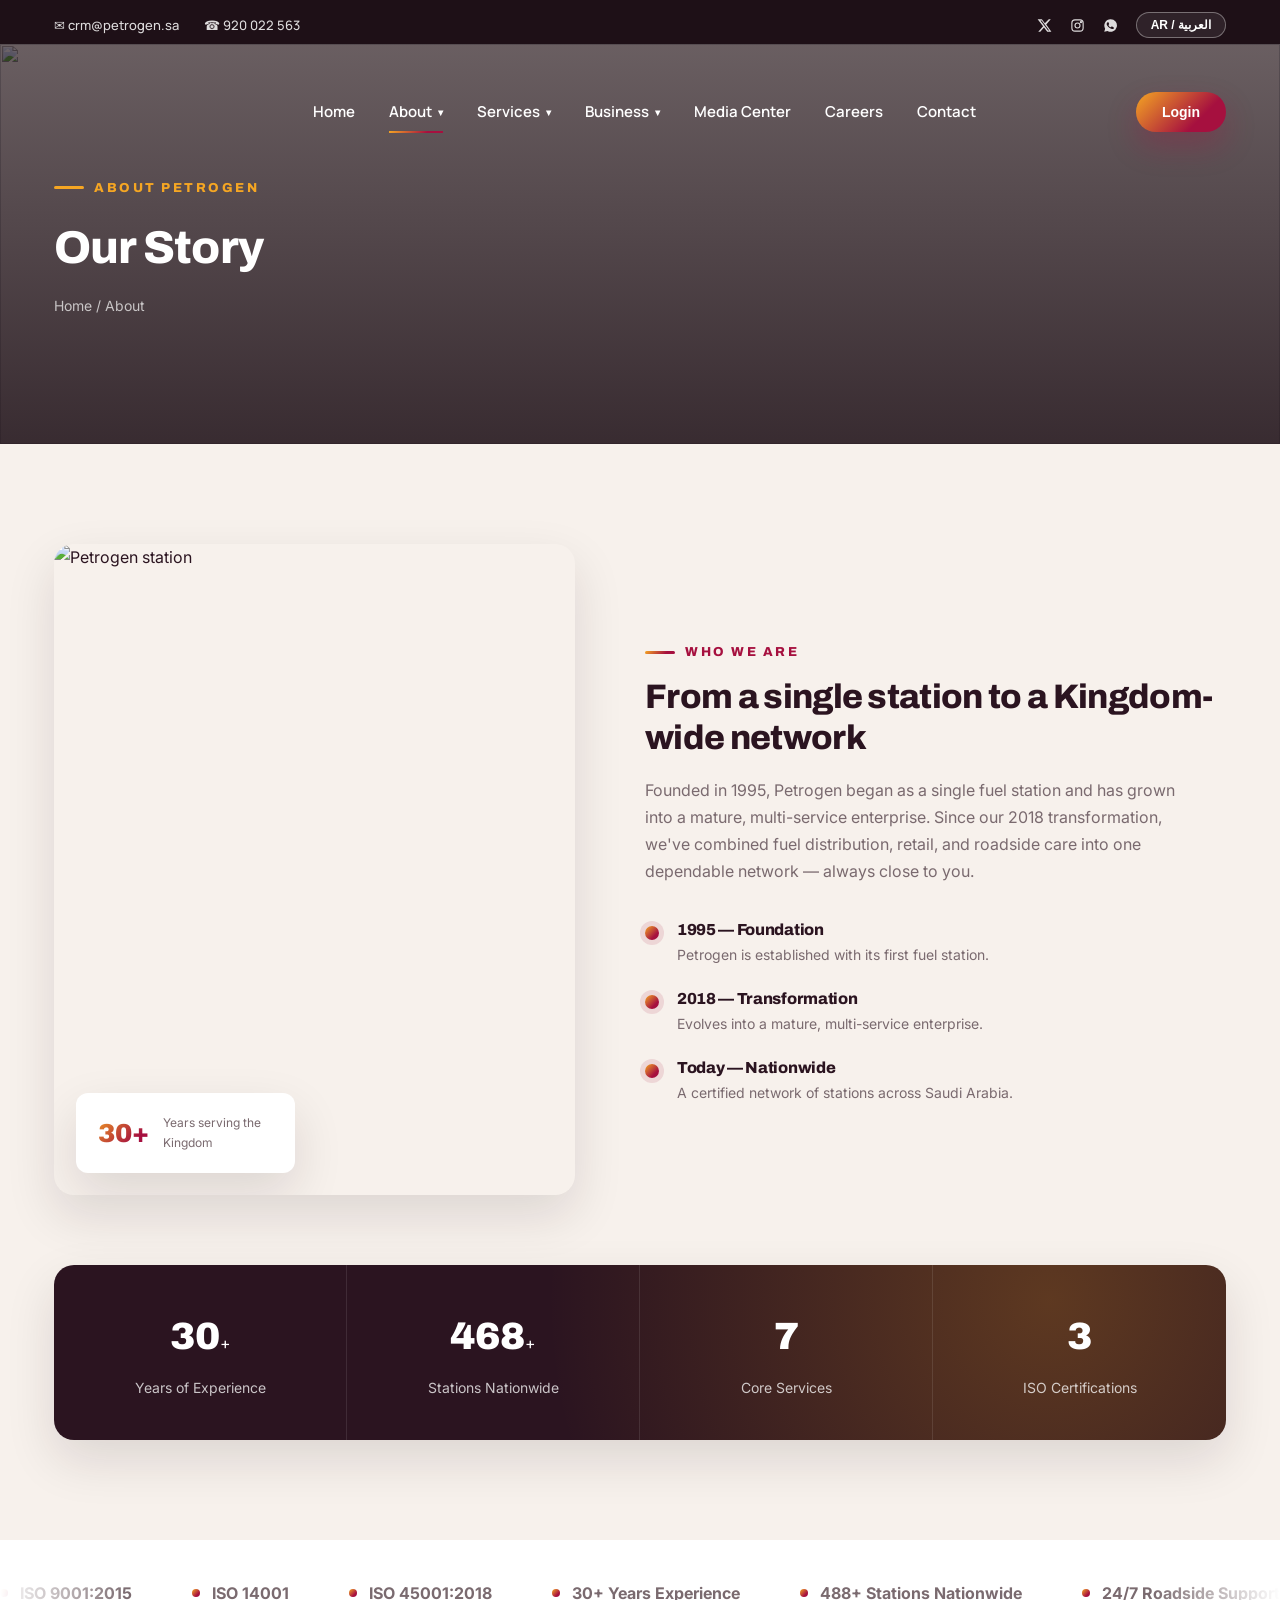
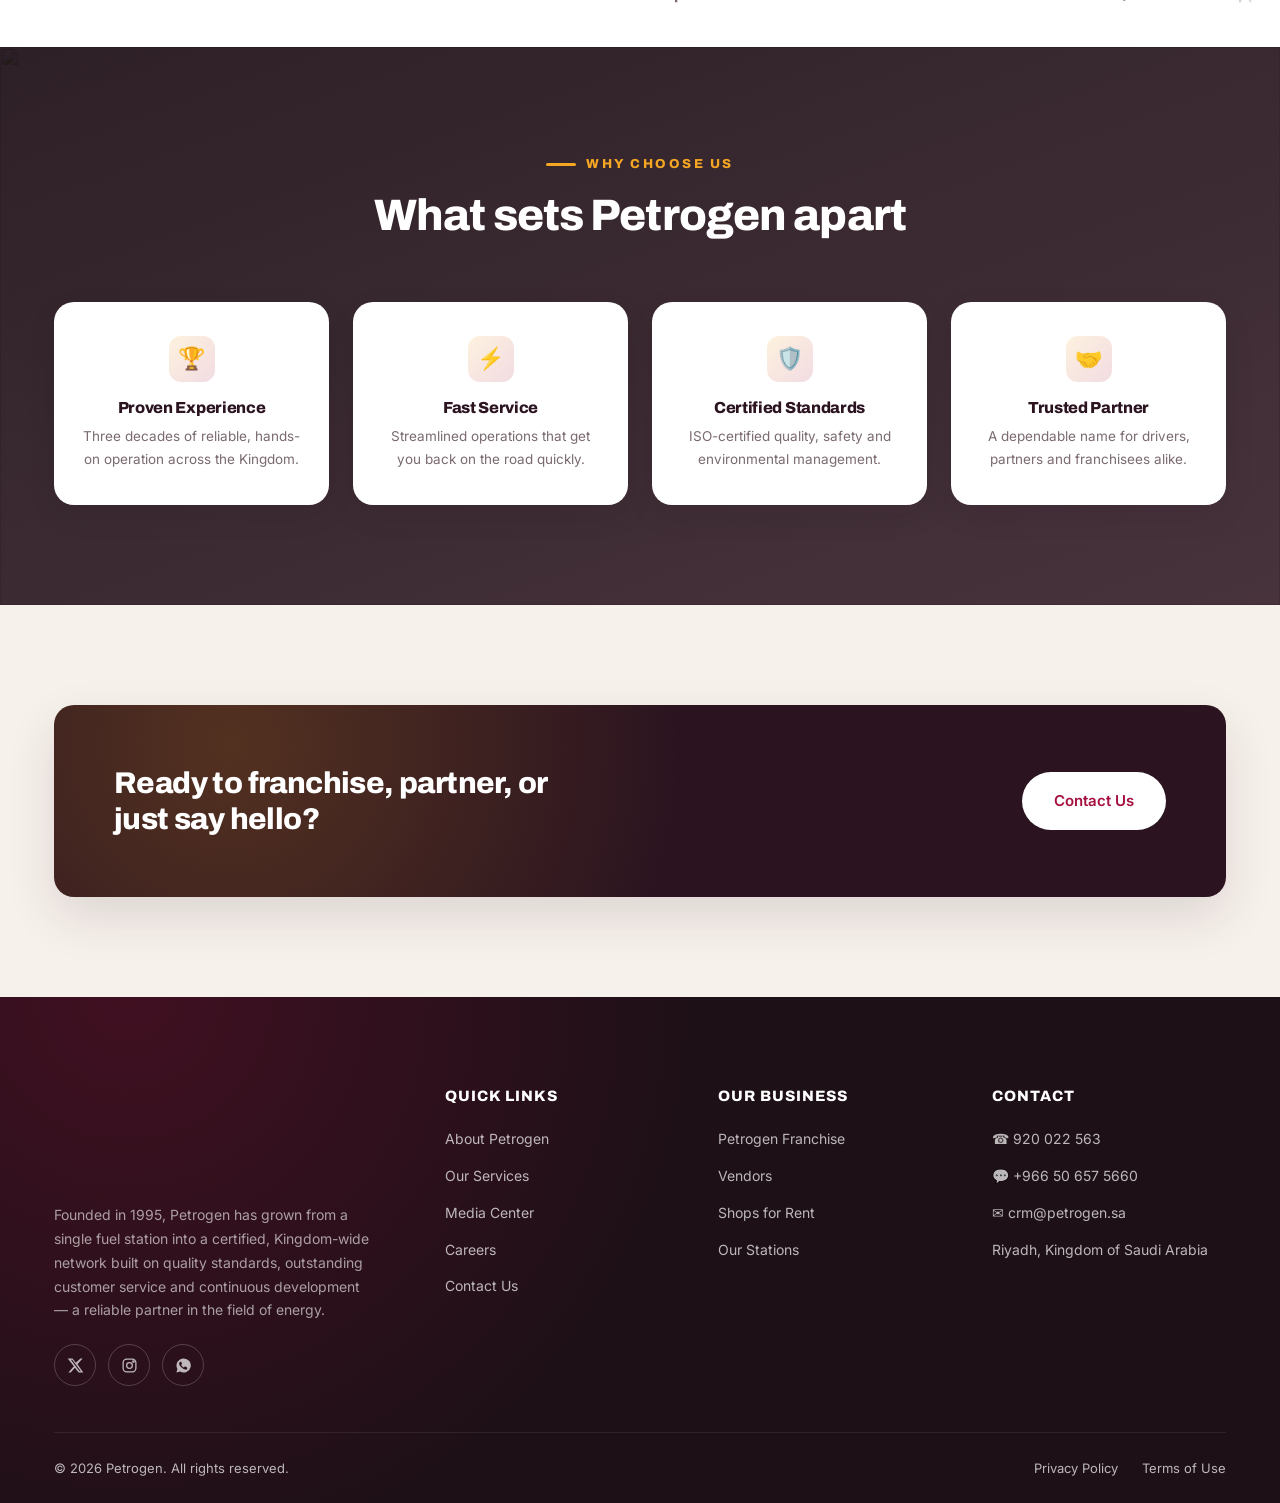
==== about.html @ 546aa364 "Add files via upload" ====
<!DOCTYPE html>
<html lang="en" dir="ltr">
<head>
<meta charset="UTF-8">
<meta name="viewport" content="width=device-width, initial-scale=1.0">
<title>About Us | Petrogen</title>
<link rel="preconnect" href="https://fonts.googleapis.com">
<link rel="preconnect" href="https://fonts.gstatic.com" crossorigin>
<link href="https://fonts.googleapis.com/css2?family=Inter:wght@400;500;600&family=Archivo:wght@700;800;900&family=Manrope:wght@500;600;700;800&display=swap" rel="stylesheet">
<link rel="stylesheet" href="style.css">
</head>
<body>

<!-- TOP INFO BAR -->
<div class="top-bar" id="topBar">
  <div class="wrapper top-bar-inner">
    <div class="top-bar-left">
      <a href="mailto:crm@petrogen.sa">✉ crm@petrogen.sa</a>
      <a href="tel:920022563">☎ 920 022 563</a>
    </div>
    <div class="top-bar-right">
      <a href="#" aria-label="Twitter"><svg viewBox="0 0 24 24" fill="currentColor"><path d="M18.9 2H22l-7.2 8.3L23 22h-6.6l-5.2-6.8L5.2 22H2l7.7-8.9L1 2h6.8l4.7 6.2L18.9 2Zm-1.2 18h1.8L7.4 3.9H5.5L17.7 20Z"/></svg></a>
      <a href="#" aria-label="Instagram"><svg viewBox="0 0 24 24" fill="none" stroke="currentColor" stroke-width="1.8"><rect x="3" y="3" width="18" height="18" rx="5"/><circle cx="12" cy="12" r="4"/><circle cx="17.5" cy="6.5" r="1"/></svg></a>
      <a href="https://wa.me/966506575660" aria-label="WhatsApp"><svg viewBox="0 0 24 24" fill="currentColor"><path d="M12 2a10 10 0 0 0-8.6 15L2 22l5.2-1.4A10 10 0 1 0 12 2zm5.8 14.2c-.2.7-1.4 1.3-2 1.4-.5.1-1.1.2-3.6-.8-3-1.2-4.9-4.2-5.1-4.4-.1-.2-1.2-1.6-1.2-3 0-1.4.7-2.1 1-2.4.3-.3.6-.3.8-.3h.6c.2 0 .4 0 .6.5.2.5.8 1.9.8 2 .1.2.1.4 0 .6-.6 1.2-1.2 1.1-.7 2 .9 1.7 1.8 2.3 3.2 3 .2.1.4.1.5-.1.2-.2.8-.9 1-1.2.2-.3.4-.2.7-.1.3.1 1.7.8 2 1 .3.1.5.2.6.3.1.2.1.9-.2 1.5z"/></svg></a>
      <button id="langBtn" class="lang-btn">AR / العربية</button>
    </div>
  </div>
</div>

<!-- HEADER / NAVIGATION -->
<header class="site-header" id="siteHeader">
  <div class="wrapper header-inner">

    <a href="index.html" class="logo">
      <span class="logo-mark"><img src="images/petrogen_logo.png" alt="" onerror="this.remove()"></span>
      <span data-en="Petrogen" data-ar="بتروجين"></span>
    </a>

    <nav class="main-nav" id="mainNav">
      <ul class="nav-list">
        <li class="nav-item">
          <a href="index.html" data-en="Home" data-ar="الرئيسية">Home</a>
        </li>
        <li class="nav-item has-dropdown">
          <a href="about.html" class="active"><span data-en="About" data-ar="من نحن">About</span> <span class="caret">▾</span></a>
          <ul class="dropdown">
            <li><a href="about.html" data-en="About Petrogen" data-ar="عن بتروجين">About Petrogen</a></li>
            <li><a href="about.html" data-en="Our Vision" data-ar="رؤيتنا">Our Vision</a></li>
            <li><a href="about.html" data-en="Our Message" data-ar="رسالتنا">Our Message</a></li>
            <li><a href="about.html" data-en="Our Values" data-ar="قيمنا">Our Values</a></li>
            <li><a href="about.html" data-en="Our Team" data-ar="فريقنا">Our Team</a></li>
            <li><a href="about.html" data-en="Credits &amp; Successes" data-ar="الإنجازات والنجاحات">Credits &amp; Successes</a></li>
          </ul>
        </li>
        <li class="nav-item has-dropdown">
          <a href="index.html#services"><span data-en="Services" data-ar="خدماتنا">Services</span> <span class="caret">▾</span></a>
          <ul class="dropdown">
            <li><a href="index.html#services" data-en="Fuel &amp; Gas Stations" data-ar="محطات الوقود">Fuel &amp; Gas Stations</a></li>
            <li><a href="index.html#services" data-en="Electric Vehicle Charging" data-ar="شحن السيارات الكهربائية">Electric Vehicle Charging</a></li>
            <li><a href="about.html" data-en="Environmental Health &amp; Safety" data-ar="الصحة والسلامة البيئية">Environmental Health &amp; Safety</a></li>
            <li><a href="index.html#services" data-en="Logistics" data-ar="الخدمات اللوجستية">Logistics</a></li>
          </ul>
        </li>
        <li class="nav-item has-dropdown">
          <a href="contact.html"><span data-en="Business" data-ar="أعمالنا">Business</span> <span class="caret">▾</span></a>
          <ul class="dropdown">
            <li><a href="contact.html" data-en="Petrogen Franchise" data-ar="امتياز بتروجين">Petrogen Franchise</a></li>
            <li><a href="contact.html" data-en="Vendors" data-ar="الموردون">Vendors</a></li>
            <li><a href="contact.html" data-en="Shops for Rent" data-ar="محلات للإيجار">Shops for Rent</a></li>
            <li><a href="index.html#gallery" data-en="Our Stations" data-ar="محطاتنا">Our Stations</a></li>
          </ul>
        </li>
        <li class="nav-item">
          <a href="index.html#gallery" data-en="Media Center" data-ar="المركز الإعلامي">Media Center</a>
        </li>
        <li class="nav-item">
          <a href="contact.html" data-en="Careers" data-ar="وظائف">Careers</a>
        </li>
        <li class="nav-item">
          <a href="contact.html" data-en="Contact" data-ar="اتصل بنا">Contact</a>
        </li>
      </ul>
    </nav>

    <div class="header-actions">
      <button class="btn btn-primary" id="loginBtn" data-en="Login" data-ar="تسجيل الدخول">Login</button>
      <button class="menu-toggle" id="menuToggle" aria-label="Open menu">
        <span></span><span></span><span></span>
      </button>
    </div>

  </div>
</header>

<!-- PAGE BANNER -->
<section class="page-hero">
  <img class="page-hero-bg" src="images/about-banner.jpg" alt="" onerror="this.onerror=null;this.src='https://picsum.photos/seed/petrogen-about-banner/1920/700'">
  <div class="hero-overlay"></div>
  <div class="wrapper page-hero-content">
    <span class="eyebrow" data-en="About Petrogen" data-ar="عن بتروجين">About Petrogen</span>
    <h1 data-en="Our Story" data-ar="قصتنا">Our Story</h1>
    <div class="breadcrumb">
      <a href="index.html" data-en="Home" data-ar="الرئيسية">Home</a> /
      <span data-en="About" data-ar="من نحن">About</span>
    </div>
  </div>
</section>

<!-- STORY -->
<section class="section">
  <div class="wrapper about-grid">

    <div class="about-image reveal reveal-left">
      <img src="images/about-main.jpeg" alt="Petrogen station" onerror="this.onerror=null;this.src='https://picsum.photos/seed/petrogen-about-main/800/900'">
      <div class="about-badge">
        <span class="trust-num" data-count="30" data-suffix="+">0</span>
        <p data-en="Years serving the Kingdom" data-ar="عاماً في خدمة المملكة">Years serving the Kingdom</p>
      </div>
    </div>

    <div class="reveal reveal-right">
      <span class="eyebrow" data-en="Who We Are" data-ar="من نحن">Who We Are</span>
      <h2 data-en="From a single station to a Kingdom-wide network" data-ar="من محطة واحدة إلى شبكة تغطي المملكة">From a single station to a Kingdom-wide network</h2>
      <p class="section-text" data-en="Founded in 1995, Petrogen began as a single fuel station and has grown into a mature, multi-service enterprise. Since our 2018 transformation, we've combined fuel distribution, retail, and roadside care into one dependable network — always close to you." data-ar="تأسست بتروجين عام 1995 كمحطة وقود واحدة، وتطورت لتصبح مؤسسة ناضجة متعددة الخدمات. منذ تحولنا عام 2018، جمعنا بين توزيع الوقود والتجزئة وخدمات الطريق في شبكة موثوقة واحدة — دائماً قريبون منكم.">Founded in 1995, Petrogen began as a single fuel station and has grown into a mature, multi-service enterprise. Since our 2018 transformation, we've combined fuel distribution, retail, and roadside care into one dependable network — always close to you.</p>

      <div class="timeline">
        <div class="timeline-item">
          <span class="timeline-dot"></span>
          <div>
            <h4 data-en="1995 — Foundation" data-ar="1995 — التأسيس">1995 — Foundation</h4>
            <p data-en="Petrogen is established with its first fuel station." data-ar="تأسيس بتروجين بمحطة الوقود الأولى.">Petrogen is established with its first fuel station.</p>
          </div>
        </div>
        <div class="timeline-item">
          <span class="timeline-dot"></span>
          <div>
            <h4 data-en="2018 — Transformation" data-ar="2018 — التحول">2018 — Transformation</h4>
            <p data-en="Evolves into a mature, multi-service enterprise." data-ar="التحول إلى مؤسسة ناضجة متعددة الخدمات.">Evolves into a mature, multi-service enterprise.</p>
          </div>
        </div>
        <div class="timeline-item">
          <span class="timeline-dot"></span>
          <div>
            <h4 data-en="Today — Nationwide" data-ar="اليوم — على مستوى المملكة">Today — Nationwide</h4>
            <p data-en="A certified network of stations across Saudi Arabia." data-ar="شبكة معتمدة من المحطات في أنحاء المملكة.">A certified network of stations across Saudi Arabia.</p>
          </div>
        </div>
      </div>
    </div>
  </div>

  <div class="wrapper">
    <div class="stats-bar reveal">
      <div class="stat">
        <span class="stat-num" data-count="30">0</span><span>+</span>
        <p data-en="Years of Experience" data-ar="سنوات الخبرة">Years of Experience</p>
      </div>
      <div class="stat">
        <span class="stat-num" data-count="488">0</span><span>+</span>
        <p data-en="Stations Nationwide" data-ar="محطة في أنحاء المملكة">Stations Nationwide</p>
      </div>
      <div class="stat">
        <span class="stat-num" data-count="7">0</span>
        <p data-en="Core Services" data-ar="خدمات أساسية">Core Services</p>
      </div>
      <div class="stat">
        <span class="stat-num" data-count="3">0</span>
        <p data-en="ISO Certifications" data-ar="شهادات آيزو">ISO Certifications</p>
      </div>
    </div>
  </div>
</section>

<!-- CERTIFICATIONS MARQUEE -->
<section class="section-alt" style="padding:40px 0">
  <div class="marquee">
    <div class="marquee-track">
      <span class="marquee-item"><span class="dot"></span> ISO 9001:2015</span>
      <span class="marquee-item"><span class="dot"></span> ISO 14001</span>
      <span class="marquee-item"><span class="dot"></span> ISO 45001:2018</span>
      <span class="marquee-item"><span class="dot"></span> 30+ Years Experience</span>
      <span class="marquee-item"><span class="dot"></span> 488+ Stations Nationwide</span>
      <span class="marquee-item"><span class="dot"></span> 24/7 Roadside Support</span>
      <span class="marquee-item"><span class="dot"></span> 35+ Cities Served</span>
      <span class="marquee-item"><span class="dot"></span> ISO 9001:2015</span>
      <span class="marquee-item"><span class="dot"></span> ISO 14001</span>
      <span class="marquee-item"><span class="dot"></span> ISO 45001:2018</span>
      <span class="marquee-item"><span class="dot"></span> 30+ Years Experience</span>
      <span class="marquee-item"><span class="dot"></span> 488+ Stations Nationwide</span>
      <span class="marquee-item"><span class="dot"></span> 24/7 Roadside Support</span>
       <span class="marquee-item"><span class="dot"></span> 35+ Cities Served</span>

    </div>
  </div>
</section>

<!-- WHY CHOOSE US -->
<section class="section why-section">
  <img class="why-bg" src="images/why-choose-us.jpg" alt="" onerror="this.onerror=null;this.src='https://picsum.photos/seed/petrogen-why/1920/1080'">
  <div class="why-overlay"></div>
  <div class="wrapper">
    <div class="section-head reveal">
      <span class="eyebrow" data-en="Why Choose Us" data-ar="لماذا تختارنا">Why Choose Us</span>
      <h2 data-en="What sets Petrogen apart" data-ar="ما الذي يميز بتروجين">What sets Petrogen apart</h2>
    </div>
    <div class="feature-grid">
      <div class="feature-card reveal">
        <div class="service-icon">🏆</div>
        <h3 data-en="Proven Experience" data-ar="خبرة مثبتة">Proven Experience</h3>
        <p data-en="Three decades of reliable, hands-on operation across the Kingdom." data-ar="ثلاثة عقود من التشغيل الموثوق في أنحاء المملكة.">Three decades of reliable, hands-on operation across the Kingdom.</p>
      </div>
      <div class="feature-card reveal">
        <div class="service-icon">⚡</div>
        <h3 data-en="Fast Service" data-ar="خدمة سريعة">Fast Service</h3>
        <p data-en="Streamlined operations that get you back on the road quickly." data-ar="عمليات مبسّطة تعيدك إلى الطريق بسرعة.">Streamlined operations that get you back on the road quickly.</p>
      </div>
      <div class="feature-card reveal">
        <div class="service-icon">🛡️</div>
        <h3 data-en="Certified Standards" data-ar="معايير معتمدة">Certified Standards</h3>
        <p data-en="ISO-certified quality, safety and environmental management." data-ar="جودة وسلامة وإدارة بيئية معتمدة بمعايير آيزو.">ISO-certified quality, safety and environmental management.</p>
      </div>
      <div class="feature-card reveal">
        <div class="service-icon">🤝</div>
        <h3 data-en="Trusted Partner" data-ar="شريك موثوق">Trusted Partner</h3>
        <p data-en="A dependable name for drivers, partners and franchisees alike." data-ar="اسم موثوق للسائقين والشركاء وأصحاب الامتياز.">A dependable name for drivers, partners and franchisees alike.</p>
      </div>
    </div>
  </div>
</section>

<!-- CTA -->
<section class="section">
  <div class="wrapper">
    <div class="cta-band reveal">
      <h2 data-en="Ready to franchise, partner, or just say hello?" data-ar="مستعد لامتلاك امتياز أو الشراكة أو مجرد التواصل؟">Ready to franchise, partner, or just say hello?</h2>
      <a href="contact.html" class="btn btn-light" data-en="Contact Us" data-ar="اتصل بنا">Contact Us</a>
    </div>
  </div>
</section>

<!-- FOOTER -->
<footer class="site-footer">
  <div class="wrapper">

    <!-- <div class="footer-top">
      <div>
        <h3 data-en="Stay up to date with Petrogen" data-ar="ابقَ على اطلاع مع بتروجين">Stay up to date with Petrogen</h3>
        <p data-en="Get news on new stations, franchise openings and offers straight to your inbox." data-ar="احصل على أخبار المحطات الجديدة وفرص الامتياز والعروض مباشرة إلى بريدك الإلكتروني.">Get news on new stations, franchise openings and offers straight to your inbox.</p>
      </div>
      <form class="newsletter-form" id="newsletterForm">
        <input type="email" required placeholder="you@example.com" data-en-placeholder="you@example.com" data-ar-placeholder="بريدك الإلكتروني">
        <button type="submit" class="btn btn-primary" data-en="Subscribe" data-ar="اشترك">Subscribe</button>
      </form>
    </div> -->

    <div class="footer-grid">
      <div>
        <a href="index.html" class="logo logo-footer">
          <span class="logo-mark"><img src="images/logo.webp" alt="" onerror="this.remove()"></span>
          <!-- <span>Petrogen</span> -->
        </a>
        <p class="footer-about" data-en="Founded in 1995, Petrogen has grown from a single fuel station into a certified, Kingdom-wide network built on quality standards, outstanding customer service and continuous development — a reliable partner in the field of energy." data-ar="تأسست بتروجين عام 1995 وتطورت من محطة وقود واحدة إلى شبكة معتمدة على مستوى المملكة، مبنية على معايير الجودة وخدمة العملاء المتميزة والتطوير المستمر — شريك موثوق في مجال الطاقة.">Founded in 1995, Petrogen has grown from a single fuel station into a certified, Kingdom-wide network built on quality standards, outstanding customer service and continuous development — a reliable partner in the field of energy.</p>
        <!-- <div class="footer-badges">
          <span>ISO 9001:2015</span>
          <span>ISO 14001</span>
          <span>ISO 45001:2018</span>
        </div> -->
        <div class="footer-social">
          <a href="#" aria-label="Twitter"><svg viewBox="0 0 24 24" fill="currentColor"><path d="M18.9 2H22l-7.2 8.3L23 22h-6.6l-5.2-6.8L5.2 22H2l7.7-8.9L1 2h6.8l4.7 6.2L18.9 2Zm-1.2 18h1.8L7.4 3.9H5.5L17.7 20Z"/></svg></a>
          <a href="#" aria-label="Instagram"><svg viewBox="0 0 24 24" fill="none" stroke="currentColor" stroke-width="1.8"><rect x="3" y="3" width="18" height="18" rx="5"/><circle cx="12" cy="12" r="4"/><circle cx="17.5" cy="6.5" r="1"/></svg></a>
          <a href="https://wa.me/966506575660" aria-label="WhatsApp"><svg viewBox="0 0 24 24" fill="currentColor"><path d="M12 2a10 10 0 0 0-8.6 15L2 22l5.2-1.4A10 10 0 1 0 12 2zm5.8 14.2c-.2.7-1.4 1.3-2 1.4-.5.1-1.1.2-3.6-.8-3-1.2-4.9-4.2-5.1-4.4-.1-.2-1.2-1.6-1.2-3 0-1.4.7-2.1 1-2.4.3-.3.6-.3.8-.3h.6c.2 0 .4 0 .6.5.2.5.8 1.9.8 2 .1.2.1.4 0 .6-.6 1.2-1.2 1.1-.7 2 .9 1.7 1.8 2.3 3.2 3 .2.1.4.1.5-.1.2-.2.8-.9 1-1.2.2-.3.4-.2.7-.1.3.1 1.7.8 2 1 .3.1.5.2.6.3.1.2.1.9-.2 1.5z"/></svg></a>
        </div>
      </div>

      <div>
        <h4 data-en="Quick Links" data-ar="روابط سريعة">Quick Links</h4>
        <a href="about.html" data-en="About Petrogen" data-ar="عن بتروجين">About Petrogen</a>
        <a href="index.html#services" data-en="Our Services" data-ar="خدماتنا">Our Services</a>
        <a href="index.html#gallery" data-en="Media Center" data-ar="المركز الإعلامي">Media Center</a>
        <a href="contact.html" data-en="Careers" data-ar="وظائف">Careers</a>
        <a href="contact.html" data-en="Contact Us" data-ar="اتصل بنا">Contact Us</a>
      </div>

      <div>
        <h4 data-en="Our Business" data-ar="أعمالنا">Our Business</h4>
        <a href="contact.html" data-en="Petrogen Franchise" data-ar="امتياز بتروجين">Petrogen Franchise</a>
        <a href="contact.html" data-en="Vendors" data-ar="الموردون">Vendors</a>
        <a href="contact.html" data-en="Shops for Rent" data-ar="محلات للإيجار">Shops for Rent</a>
        <a href="index.html#gallery" data-en="Our Stations" data-ar="محطاتنا">Our Stations</a>
      </div>

      <div>
        <h4 data-en="Contact" data-ar="تواصل">Contact</h4>
        <a href="tel:920022563">☎ 920 022 563</a>
        <a href="https://wa.me/966506575660">💬 +966 50 657 5660</a>
        <a href="mailto:crm@petrogen.sa">✉ crm@petrogen.sa</a>
        <span data-en="Riyadh, Kingdom of Saudi Arabia" data-ar="الرياض، المملكة العربية السعودية">Riyadh, Kingdom of Saudi Arabia</span>
      </div>
    </div>
  </div>

  <div class="wrapper">
    <div class="footer-bottom">
      <span data-en="© 2026 Petrogen. All rights reserved." data-ar="© 2026 بتروجين. جميع الحقوق محفوظة.">© 2026 Petrogen. All rights reserved.</span>
      <div class="footer-bottom-links">
        <a href="#" data-en="Privacy Policy" data-ar="سياسة الخصوصية">Privacy Policy</a>
        <a href="#" data-en="Terms of Use" data-ar="شروط الاستخدام">Terms of Use</a>
      </div>
    </div>
  </div>
</footer>

<!-- LOGIN MODAL -->
<div class="modal-overlay" id="loginModal">
  <div class="modal-box">
    <button class="modal-close" id="modalClose">&times;</button>
    <h3 data-en="Login" data-ar="تسجيل الدخول">Login</h3>
    <form id="loginForm">
      <label data-en="Email" data-ar="البريد الإلكتروني">Email</label>
      <input type="email" required placeholder="you@example.com">
      <label data-en="Password" data-ar="كلمة المرور">Password</label>
      <input type="password" required placeholder="••••••••">
      <button type="submit" class="btn btn-primary btn-block" data-en="Login" data-ar="تسجيل الدخول">Login</button>
    </form>
  </div>
</div>

<script src="script.js"></script>
</body>
</html>
---- style.css ----
/* ==========================================================
   PETROGEN — Website Styles
   A handful of "variables" at the top hold the brand colors,
   fonts and spacing. Change a value here and it updates the
   whole site — that's the only reason they exist.
   ========================================================== */

:root {
  --crimson: #A6103F;
  --crimson-dark: #7c0c30;
  --gold: #F5A623;
  --dark: #1E1017;
  --dark-soft: #2B1420;
  --cream: #F7F1EC;
  --white: #ffffff;
  --muted: #7a6a6f;
  --gradient: linear-gradient(135deg, var(--gold), var(--crimson) 70%);
  --radius: 20px;
  --radius-sm: 12px;
  --shadow: 0 20px 50px rgba(30, 16, 23, 0.12);
  --shadow-soft: 0 10px 30px rgba(30, 16, 23, 0.08);
  --ease: cubic-bezier(0.22, 1, 0.36, 1);
}

* {
  margin: 0;
  padding: 0;
  box-sizing: border-box;
}

html {
  scroll-behavior: smooth;
}

body {
  font-family: 'Inter', Arial, sans-serif;
  color: var(--dark-soft);
  background: var(--cream);
  line-height: 1.7;
  overflow-x: hidden;
}

h1, h2, h3, h4 {
  font-family: 'Archivo', 'Inter', sans-serif;
  font-weight: 800;
  line-height: 1.2;
  letter-spacing: -0.02em;
}

img {
  max-width: 100%;
  display: block;
}

a {
  color: inherit;
  text-decoration: none;
}

ul {
  list-style: none;
}

/* custom scrollbar — small but noticeable modern touch */
::-webkit-scrollbar {
  width: 10px;
}
::-webkit-scrollbar-track {
  background: var(--cream);
}
::-webkit-scrollbar-thumb {
  background: var(--crimson);
  border-radius: 10px;
}

/* Reusable page width */
.wrapper {
  width: 100%;
  max-width: 1220px;
  margin: 0 auto;
  padding: 0 24px;
}

.eyebrow {
  display: inline-flex;
  align-items: center;
  gap: 10px;
  font-family: 'Archivo', 'Inter', sans-serif;
  color: var(--crimson);
  font-weight: 800;
  font-size: 13px;
  letter-spacing: 2.5px;
  text-transform: uppercase;
  margin-bottom: 14px;
}

.eyebrow::before {
  content: "";
  width: 30px;
  height: 3px;
  border-radius: 3px;
  background: var(--gradient);
}

.section {
  padding: 100px 0;
  position: relative;
}

.section-alt {
  background: var(--white);
}

.section-head {
  text-align: center;
  max-width: 680px;
  margin: 0 auto 60px auto;
}

.section-head h2 {
  font-size: clamp(28px, 4vw, 44px);
}

.section-text {
  color: var(--muted);
  margin: 18px 0 30px 0;
  max-width: 540px;
  font-size: 16px;
}

/* ----------------------------------------------------------
   Buttons
   ---------------------------------------------------------- */
.btn {
  display: inline-flex;
  align-items: center;
  gap: 10px;
  padding: 16px 32px;
  border-radius: 999px;
  font-weight: 600;
  font-size: 15px;
  border: none;
  cursor: pointer;
  transition: transform 0.35s var(--ease), box-shadow 0.35s var(--ease), background 0.35s var(--ease), color 0.35s var(--ease);
  white-space: nowrap;
}

.btn-primary {
  background: var(--gradient);
  color: var(--white);
  box-shadow: 0 14px 30px rgba(166, 16, 63, 0.3);
}

.btn-primary:hover {
  transform: translateY(-4px) scale(1.02);
  box-shadow: 0 20px 40px rgba(166, 16, 63, 0.4);
}

.btn-outline {
  background: transparent;
  border: 2px solid var(--dark-soft);
  color: var(--dark-soft);
}

.btn-outline:hover {
  background: var(--dark-soft);
  color: var(--white);
  transform: translateY(-4px);
}

.btn-outline.btn-white {
  border-color: rgba(255, 255, 255, 0.7);
  color: var(--white);
}

.btn-outline.btn-white:hover {
  background: var(--white);
  color: var(--dark-soft);
}

.btn-light {
  background: var(--white);
  color: var(--crimson);
}

.btn-light:hover {
  transform: translateY(-4px);
  box-shadow: 0 16px 30px rgba(0, 0, 0, 0.25);
}

.btn-block {
  width: 100%;
  margin-top: 10px;
  justify-content: center;
}

/* ==========================================================
   TOP INFO BAR (visible only before scrolling)
   ========================================================== */
.top-bar {
  background: var(--dark);
  color: var(--white);
  font-family: 'Manrope', 'Inter', sans-serif;
  font-size: 13px;
  overflow: hidden;
  max-height: 44px;
  transition: max-height 0.4s var(--ease), opacity 0.3s ease;
  position: relative;
  z-index: 1001;
}

.top-bar.hide {
  max-height: 0;
  opacity: 0;
}

.top-bar-inner {
  display: flex;
  justify-content: space-between;
  align-items: center;
  padding: 12px 24px;
  flex-wrap: wrap;
  gap: 10px;
}

.top-bar-left a {
  margin-right: 22px;
  font-weight: 500;
  opacity: 0.85;
  transition: opacity 0.3s ease, color 0.3s ease;
}

.top-bar-left a:hover {
  opacity: 1;
  color: var(--gold);
}

.top-bar-right {
  display: flex;
  align-items: center;
  gap: 18px;
}

.top-bar-right a {
  display: inline-flex;
  align-items: center;
  opacity: 0.85;
  transition: opacity 0.3s ease, transform 0.3s ease;
}

.top-bar-right a svg {
  width: 15px;
  height: 15px;
  display: block;
}

.top-bar-right a:hover {
  opacity: 1;
  transform: translateY(-2px);
}

.lang-btn {
  background: rgba(255, 255, 255, 0.08);
  border: 1px solid rgba(255, 255, 255, 0.35);
  color: var(--white);
  border-radius: 20px;
  padding: 5px 14px;
  font-size: 12px;
  font-weight: 700;
  cursor: pointer;
  transition: background 0.3s ease, color 0.3s ease, border-color 0.3s ease;
}

.lang-btn:hover {
  background: var(--gold);
  border-color: var(--gold);
  color: var(--dark);
}

/* ==========================================================
   HEADER (transparent on hero, glass + sticky after scroll)
   ========================================================== */
.site-header {
  position: fixed;
  top: 44px;
  left: 0;
  right: 0;
  z-index: 999;
  background: transparent;
  transition: top 0.4s var(--ease), background 0.4s var(--ease), box-shadow 0.4s var(--ease), padding 0.4s var(--ease);
}

.site-header.scrolled {
  top: 0;
  background: rgba(247, 241, 236, 0.85);
  backdrop-filter: blur(16px) saturate(160%);
  -webkit-backdrop-filter: blur(16px) saturate(160%);
  box-shadow: 0 6px 24px rgba(30, 16, 23, 0.08);
}

.header-inner {
  display: flex;
  align-items: center;
  justify-content: space-between;
  padding: 18px 24px;
  transition: padding 0.4s var(--ease);
}

.site-header.scrolled .header-inner {
  padding: 6px 24px;
}

/* Logo */
.logo {
  display: flex;
  align-items: center;
  font-family: 'Archivo', 'Inter', sans-serif;
  font-size: 23px;
  font-weight: 800;
  letter-spacing: -0.02em;
  color: var(--white);
  transition: color 0.4s ease;
}

.site-header.scrolled .logo {
  color: var(--crimson);
}

.logo-mark {
  width: 100px;
  height: 100px;
  /* background: var(--gradient); */
  display: inline-block;
  position: relative;
  overflow: hidden;
  transition: width 0.4s var(--ease), height 0.4s var(--ease);
}

.site-header.scrolled .logo-mark {
  width: 72px;
  height: 72px;
}

.logo-mark::after {
  content: "";
  position: absolute;
  inset: 0;
}

/* If a real logo file loads (images/logo.png), it sits on top of the gradient mark */
.logo-mark img {
  position: relative;
  z-index: 1;
  width: 100%;
  height: 100%;
  object-fit: contain;
}

/* Nav links */
.main-nav {
  font-family: 'Manrope', 'Inter', sans-serif;
}

.nav-list {
  display: flex;
  align-items: center;
  gap: 34px;
}

.nav-item {
  position: relative;
}

.nav-item > a {
  display: inline-flex;
  align-items: center;
  gap: 6px;
  color: var(--white);
  font-weight: 600;
  font-size: 15px;
  padding: 8px 0;
  position: relative;
  transition: color 0.3s ease;
}

.nav-item > a::after {
  content: "";
  position: absolute;
  left: 0;
  bottom: 0;
  width: 0;
  height: 2px;
  background: var(--gradient);
  transition: width 0.35s var(--ease);
}

.nav-item > a:hover::after,
.nav-item > a.active::after {
  width: 100%;
}

.site-header.scrolled .nav-item > a {
  color: var(--dark-soft);
}

.caret {
  font-size: 10px;
  transition: transform 0.3s ease;
}

.nav-item.has-dropdown:hover .caret {
  transform: rotate(180deg);
}

/* Dropdown submenu (desktop: floating panel on hover) */
.dropdown {
  position: absolute;
  top: 100%;
  left: 0;
  margin-top: 12px;
  min-width: 250px;
  background: var(--white);
  border-radius: var(--radius-sm);
  box-shadow: var(--shadow);
  padding: 10px;
  opacity: 0;
  visibility: hidden;
  transform: translateY(12px);
  transition: opacity 0.3s var(--ease), transform 0.3s var(--ease), visibility 0.3s;
  z-index: 20;
}

.nav-item.has-dropdown:hover .dropdown,
.nav-item.has-dropdown:focus-within .dropdown {
  opacity: 1;
  visibility: visible;
  transform: none;
}

.dropdown a {
  display: block;
  padding: 11px 16px;
  border-radius: 8px;
  font-size: 14px;
  font-weight: 500;
  color: var(--dark-soft);
  transition: background 0.25s ease, color 0.25s ease, padding-left 0.25s ease;
}

.dropdown a:hover {
  background: var(--cream);
  color: var(--crimson);
  padding-left: 20px;
}

/* Header right side */
.header-actions {
  display: flex;
  align-items: center;
  gap: 18px;
}

.header-actions .btn-primary {
  padding: 12px 26px;
  font-size: 14px;
}

/* Mobile hamburger */
.menu-toggle {
  display: none;
  flex-direction: column;
  gap: 5px;
  background: none;
  border: none;
  cursor: pointer;
}

.menu-toggle span {
  width: 26px;
  height: 2px;
  background: var(--white);
  transition: background 0.4s ease;
}

.site-header.scrolled .menu-toggle span {
  background: var(--dark-soft);
}

/* ==========================================================
   HERO SLIDER
   ========================================================== */
.hero {
  position: relative;
  height: 100vh;
  min-height: 640px;
  overflow: hidden;
  background: var(--dark);
}

.hero-slide {
  position: absolute;
  inset: 0;
  display: flex;
  align-items: center;
  opacity: 0;
  visibility: hidden;
  transition: opacity 1.2s ease, visibility 1.2s ease;
  overflow: hidden;
}

.hero-slide.is-active {
  opacity: 1;
  visibility: visible;
  z-index: 2;
}

.hero-bg {
  position: absolute;
  inset: 0;
  width: 100%;
  height: 100%;
  object-fit: cover;
  transform: scale(1.15);
}

.hero-slide.is-active .hero-bg {
  animation: kenburns 8s var(--ease) forwards;
}

@keyframes kenburns {
  from { transform: scale(1.15); }
  to { transform: scale(1); }
}

.hero-overlay {
  position: absolute;
  inset: 0;
  background:
    radial-gradient(circle at 80% 15%, rgba(245, 166, 35, 0.28), transparent 45%),
    linear-gradient(115deg, rgba(30, 16, 23, 0.92) 15%, rgba(166, 16, 63, 0.45) 60%, rgba(245, 166, 35, 0.15) 100%);
}

.hero-content {
  position: relative;
  z-index: 3;
  max-width: 660px;
  color: var(--white);
}

.hero-content .eyebrow {
  color: var(--gold);
}

.hero-content .eyebrow::before {
  background: var(--gold);
}

.hero-content h1 {
  font-size: clamp(32px, 5.5vw, 58px);
  margin-bottom: 22px;
}

.hero-content p {
  font-size: 18px;
  color: rgba(255, 255, 255, 0.85);
  margin-bottom: 34px;
  max-width: 500px;
}

.hero-buttons {
  display: flex;
  gap: 18px;
  flex-wrap: wrap;
}

/* slider arrows */
.hero-arrow {
  position: absolute;
  top: 50%;
  transform: translateY(-50%);
  width: 50px;
  height: 50px;
  border-radius: 50%;
  border: 1px solid rgba(255, 255, 255, 0.4);
  background: rgba(255, 255, 255, 0.08);
  backdrop-filter: blur(6px);
  color: var(--white);
  font-size: 18px;
  cursor: pointer;
  z-index: 4;
  transition: background 0.3s ease, transform 0.3s ease;
}

.hero-arrow:hover {
  background: rgba(255, 255, 255, 0.25);
  transform: translateY(-50%) scale(1.08);
}

.hero-prev { left: 28px; }
.hero-next { right: 28px; }

/* slider dots */
.hero-dots {
  position: absolute;
  bottom: 130px;
  left: 50%;
  transform: translateX(-50%);
  display: flex;
  gap: 10px;
  z-index: 4;
}

.hero-dot {
  width: 34px;
  height: 4px;
  border-radius: 4px;
  background: rgba(255, 255, 255, 0.3);
  border: none;
  cursor: pointer;
  overflow: hidden;
  position: relative;
}

.hero-dot span {
  position: absolute;
  inset: 0;
  background: var(--gold);
  transform-origin: left;
  transform: scaleX(0);
}

.hero-dot.is-active span {
  animation: fillDot 6s linear forwards;
}

@keyframes fillDot {
  from { transform: scaleX(0); }
  to { transform: scaleX(1); }
}

.hero-scroll-cue {
  position: absolute;
  bottom: 40px;
  left: 50%;
  transform: translateX(-50%);
  z-index: 4;
  color: rgba(255, 255, 255, 0.7);
  font-size: 11px;
  letter-spacing: 2px;
  text-transform: uppercase;
  display: flex;
  flex-direction: column;
  align-items: center;
  gap: 8px;
}

.hero-scroll-cue::after {
  content: "";
  width: 1px;
  height: 30px;
  background: rgba(255, 255, 255, 0.6);
  animation: scrollCue 1.8s infinite;
}

@keyframes scrollCue {
  0% { transform: scaleY(0); transform-origin: top; opacity: 0; }
  40% { transform: scaleY(1); transform-origin: top; opacity: 1; }
  60% { transform: scaleY(1); transform-origin: bottom; opacity: 1; }
  100% { transform: scaleY(0); transform-origin: bottom; opacity: 0; }
}

/* ==========================================================
   FLOATING TRUST STRIP — overlaps the bottom of the hero
   ========================================================== */
.trust-strip-wrap {
  position: relative;
  z-index: 5;
}

.trust-strip {
  background: rgba(255, 255, 255, 0.9);
  backdrop-filter: blur(18px) saturate(160%);
  -webkit-backdrop-filter: blur(18px) saturate(160%);
  border-radius: var(--radius);
  box-shadow: var(--shadow);
  margin-top: -70px;
  display: flex;
  flex-wrap: wrap;
  text-align: center;
}

.trust-item {
  flex: 1 1 200px;
  padding: 30px 20px;
  border-right: 1px solid rgba(30, 16, 23, 0.08);
}

.trust-item:last-child {
  border-right: none;
}

.trust-num {
  font-family: 'Archivo', 'Inter', sans-serif;
  font-size: 32px;
  font-weight: 900;
  background: var(--gradient);
  -webkit-background-clip: text;
  background-clip: text;
  color: transparent;
}

.trust-item p {
  font-size: 13px;
  color: var(--muted);
  margin-top: 4px;
}

/* ==========================================================
   PAGE BANNER (small hero used on About / Contact pages)
   ========================================================== */
.page-hero {
  position: relative;
  height: 400px;
  display: flex;
  align-items: center;
  color: var(--white);
  overflow: hidden;
}

.page-hero-bg {
  position: absolute;
  inset: 0;
  width: 100%;
  height: 100%;
  object-fit: cover;
}

.page-hero .hero-overlay {
  background: linear-gradient(180deg, rgba(30, 16, 23, 0.65), rgba(30, 16, 23, 0.88));
}

.page-hero-content .eyebrow {
  color: var(--gold);
}

.page-hero-content .eyebrow::before {
  background: var(--gold);
}

.page-hero-content {
  position: relative;
  z-index: 2;
}

.page-hero h1 {
  font-size: clamp(30px, 4.5vw, 46px);
  margin-top: 8px;
}

.breadcrumb {
  margin-top: 18px;
  font-size: 14px;
  color: rgba(255, 255, 255, 0.7);
}

.breadcrumb a:hover {
  color: var(--gold);
}

/* ==========================================================
   ABOUT PAGE — timeline
   ========================================================== */
.timeline {
  margin-top: 34px;
  display: flex;
  flex-direction: column;
  gap: 22px;
}

.timeline-item {
  display: flex;
  gap: 18px;
}

.timeline-dot {
  width: 14px;
  height: 14px;
  border-radius: 50%;
  background: var(--gradient);
  flex-shrink: 0;
  margin-top: 6px;
  box-shadow: 0 0 0 5px rgba(166, 16, 63, 0.12);
}

.timeline-item h4 {
  font-size: 16px;
  margin-bottom: 4px;
}

.timeline-item p {
  color: var(--muted);
  font-size: 14px;
}

/* ==========================================================
   CHECK LIST (Why choose us)
   ========================================================== */
.check-list {
  display: flex;
  flex-direction: column;
  gap: 18px;
  margin: 26px 0 34px 0;
}

.check-list li {
  display: flex;
  gap: 14px;
  align-items: flex-start;
  font-size: 15px;
}

.check-icon {
  width: 26px;
  height: 26px;
  border-radius: 50%;
  background: var(--gradient);
  color: var(--white);
  flex-shrink: 0;
  display: flex;
  align-items: center;
  justify-content: center;
  font-size: 13px;
  margin-top: 1px;
}

/* ==========================================================
   CONTACT PAGE
   ========================================================== */
.contact-grid {
  display: flex;
  gap: 70px;
  flex-wrap: wrap;
}

.contact-info {
  flex: 1 1 340px;
}

.contact-form-wrap {
  flex: 1 1 440px;
}

.contact-info-item {
  display: flex;
  gap: 18px;
  align-items: flex-start;
  margin-bottom: 28px;
}

.contact-info-icon {
  width: 50px;
  height: 50px;
  border-radius: 14px;
  background: linear-gradient(135deg, rgba(245, 166, 35, 0.15), rgba(166, 16, 63, 0.15));
  color: var(--crimson);
  display: flex;
  align-items: center;
  justify-content: center;
  font-size: 22px;
  flex-shrink: 0;
}

.contact-info-item h4 {
  margin-bottom: 4px;
  font-size: 16px;
}

.contact-info-item p {
  color: var(--muted);
  font-size: 14px;
}

.map-box {
  margin-top: 14px;
  border-radius: var(--radius);
  overflow: hidden;
  box-shadow: var(--shadow-soft);
}

.map-box iframe {
  width: 100%;
  height: 240px;
  border: 0;
  display: block;
}

.contact-form {
  background: var(--white);
  border-radius: var(--radius);
  padding: 44px;
  box-shadow: var(--shadow);
}

.form-row {
  display: flex;
  gap: 18px;
  flex-wrap: wrap;
}

.form-row .form-group {
  flex: 1 1 200px;
}

.form-group {
  margin-bottom: 20px;
}

.form-group label {
  display: block;
  font-size: 13px;
  font-weight: 700;
  margin-bottom: 8px;
}

.form-group input,
.form-group textarea {
  width: 100%;
  padding: 14px 16px;
  border: 1.5px solid #e7ddd6;
  border-radius: 10px;
  font-family: inherit;
  font-size: 14px;
  background: var(--cream);
  transition: border-color 0.3s ease;
}

.form-group input:focus,
.form-group textarea:focus {
  outline: none;
  border-color: var(--crimson);
}

.form-group textarea {
  resize: vertical;
  min-height: 130px;
}

/* ==========================================================
   ABOUT + STATS
   ========================================================== */
.about-grid {
  display: flex;
  align-items: center;
  gap: 70px;
  flex-wrap: wrap;
  margin-bottom: 70px;
}

.about-image {
  flex: 1 1 380px;
  position: relative;
  border-radius: var(--radius);
  overflow: hidden;
  box-shadow: var(--shadow);
  aspect-ratio: 4 / 5;
}

.about-image img {
  width: 100%;
  height: 100%;
  object-fit: cover;
  transition: transform 0.6s var(--ease);
}

.about-image:hover img {
  transform: scale(1.06);
}

.about-badge {
  position: absolute;
  bottom: 22px;
  left: 22px;
  background: var(--white);
  padding: 18px 22px;
  border-radius: var(--radius-sm);
  box-shadow: var(--shadow);
  display: flex;
  align-items: center;
  gap: 14px;
}

.about-badge .trust-num {
  font-size: 26px;
}

.about-badge p {
  font-size: 12px;
  color: var(--muted);
  max-width: 110px;
}

.about-grid > div:last-child {
  flex: 1 1 440px;
}

.about-grid h2 {
  font-size: clamp(26px, 3.2vw, 34px);
}

.stats-bar {
  background: var(--dark-soft);
  background-image: radial-gradient(circle at 85% 20%, rgba(245, 166, 35, 0.25), transparent 50%);
  border-radius: var(--radius);
  color: var(--white);
  display: flex;
  flex-wrap: wrap;
  text-align: center;
  box-shadow: var(--shadow);
}

.stat {
  flex: 1 1 200px;
  padding: 40px 20px;
  border-right: 1px solid rgba(255, 255, 255, 0.1);
}

.stat:last-child {
  border-right: none;
}

.stat-num {
  font-family: 'Archivo', 'Inter', sans-serif;
  font-size: 38px;
  font-weight: 900;
}

.stat p {
  font-size: 14px;
  opacity: 0.75;
  margin-top: 6px;
}

/* ==========================================================
   SERVICES — image-backed cards
   ========================================================== */
.services-grid {
  display: grid;
  grid-template-columns: repeat(3, 1fr);
  gap: 28px;
}

.service-card {
  position: relative;
  border-radius: var(--radius);
  overflow: hidden;
  height: 320px;
  box-shadow: var(--shadow-soft);
  transition: transform 0.5s var(--ease), box-shadow 0.5s var(--ease);
}

.service-card:hover {
  transform: translateY(-10px);
  box-shadow: var(--shadow);
}

.service-bg {
  position: absolute;
  inset: 0;
  width: 100%;
  height: 100%;
  object-fit: cover;
  transition: transform 0.7s var(--ease);
}

.service-card:hover .service-bg {
  transform: scale(1.1);
}

.service-card::after {
  content: "";
  position: absolute;
  inset: 0;
  background: linear-gradient(180deg, rgba(30, 16, 23, 0.15) 0%, rgba(30, 16, 23, 0.92) 100%);
}

.service-content {
  position: absolute;
  left: 0;
  right: 0;
  bottom: 0;
  z-index: 2;
  padding: 28px;
  color: var(--white);
}

.service-icon {
  width: 46px;
  height: 46px;
  border-radius: 12px;
  background: rgba(255, 255, 255, 0.14);
  backdrop-filter: blur(6px);
  display: flex;
  align-items: center;
  justify-content: center;
  font-size: 22px;
  margin-bottom: 14px;
}

.service-content h3 {
  font-size: 19px;
  margin-bottom: 8px;
}

.service-content p {
  font-size: 13.5px;
  color: rgba(255, 255, 255, 0.8);
  max-height: 0;
  opacity: 0;
  overflow: hidden;
  transition: max-height 0.4s var(--ease), opacity 0.4s var(--ease);
}

.service-card:hover .service-content p {
  max-height: 80px;
  opacity: 1;
  margin-top: 4px;
}

/* ==========================================================
   WHY CHOOSE US — full-bleed image section behind the cards
   ========================================================== */
.why-section {
  position: relative;
  overflow: hidden;
}

.why-bg {
  position: absolute;
  inset: 0;
  width: 100%;
  height: 100%;
  object-fit: cover;
}

.why-overlay {
  position: absolute;
  inset: 0;
  background: linear-gradient(160deg, rgba(30, 16, 23, 0.93), rgba(43, 20, 32, 0.86));
}

.why-section .wrapper {
  position: relative;
  z-index: 2;
}

.why-section .section-head .eyebrow {
  color: var(--gold);
}

.why-section .section-head .eyebrow::before {
  background: var(--gold);
}

.why-section .section-head h2 {
  color: var(--white);
}

/* ==========================================================
   FEATURE CARDS (plain icon cards — "Why Choose Us" etc.)
   ========================================================== */
.feature-grid {
  display: grid;
  grid-template-columns: repeat(4, 1fr);
  gap: 24px;
}

.feature-card {
  background: var(--white);
  border-radius: var(--radius);
  padding: 34px 26px;
  box-shadow: var(--shadow-soft);
  transition: transform 0.4s var(--ease), box-shadow 0.4s var(--ease);
  text-align: center;
}

.feature-card:hover {
  transform: translateY(-8px);
  box-shadow: var(--shadow);
}

.feature-card .service-icon {
  background: linear-gradient(135deg, rgba(245, 166, 35, 0.15), rgba(166, 16, 63, 0.15));
  color: var(--crimson);
  margin: 0 auto 16px auto;
}

.feature-card h3 {
  font-size: 16px;
  margin-bottom: 8px;
}

.feature-card p {
  font-size: 13.5px;
  color: var(--muted);
}

/* ==========================================================
   LOGISTICS — full-bleed image section with a glass card
   ========================================================== */
.logistics {
  position: relative;
  min-height: 640px;
  display: flex;
  align-items: center;
  overflow: hidden;
  padding: 0;
}

.logistics-bg {
  position: absolute;
  inset: 0;
  width: 100%;
  height: 100%;
  object-fit: cover;
  animation: logisticsZoom 22s ease-in-out infinite alternate;
}

@keyframes logisticsZoom {
  from { transform: scale(1); }
  to { transform: scale(1.12); }
}

.logistics-overlay {
  position: absolute;
  inset: 0;
  background: linear-gradient(100deg, rgba(30, 16, 23, 0.95) 20%, rgba(30, 16, 23, 0.72) 52%, rgba(30, 16, 23, 0.25) 100%);
}

.logistics-wrapper {
  position: relative;
  z-index: 2;
  width: 100%;
  padding: 100px 24px;
}

.logistics-card {
  max-width: 620px;
  background: rgba(30, 16, 23, 0.35);
  border: 1px solid rgba(255, 255, 255, 0.14);
  backdrop-filter: blur(16px) saturate(150%);
  -webkit-backdrop-filter: blur(16px) saturate(150%);
  border-radius: var(--radius);
  padding: 52px;
  color: var(--white);
  box-shadow: var(--shadow);
}

.logistics-card .eyebrow {
  color: var(--gold);
}

.logistics-card .eyebrow::before {
  background: var(--gold);
}

.logistics-card h2 {
  color: var(--white);
  font-size: clamp(28px, 3.6vw, 40px);
}

.logistics-tagline {
  display: block;
  font-size: 15px;
  font-weight: 600;
  color: rgba(255, 255, 255, 0.75);
  margin-top: 10px;
  margin-bottom: 22px;
}

.logistics-card p {
  color: rgba(255, 255, 255, 0.8);
  font-size: 15.5px;
  max-width: 520px;
  margin-bottom: 30px;
}

.logistics-chips {
  display: flex;
  flex-wrap: wrap;
  gap: 12px;
  margin-bottom: 34px;
}

.logistics-chips .chip {
  display: inline-flex;
  align-items: center;
  gap: 8px;
  background: rgba(255, 255, 255, 0.08);
  border: 1px solid rgba(255, 255, 255, 0.2);
  padding: 10px 18px;
  border-radius: 999px;
  font-size: 13.5px;
  font-weight: 600;
}

/* ==========================================================
   GALLERY — bento style grid
   ========================================================== */
.gallery-grid {
  display: grid;
  grid-template-columns: repeat(4, 1fr);
  grid-auto-rows: 160px;
  gap: 18px;
}

.gallery-item {
  position: relative;
  border-radius: var(--radius-sm);
  overflow: hidden;
}

.gallery-item:nth-child(1) {
  grid-column: span 2;
  grid-row: span 2;
}

.gallery-item:nth-child(4) {
  grid-column: span 2;
}

.gallery-item img {
  width: 100%;
  height: 100%;
  object-fit: cover;
  transition: transform 0.6s var(--ease);
}

.gallery-item::after {
  content: "";
  position: absolute;
  inset: 0;
  background: linear-gradient(0deg, rgba(30, 16, 23, 0.7), transparent 55%);
  opacity: 0;
  transition: opacity 0.35s ease;
}

.gallery-cap {
  position: absolute;
  bottom: 16px;
  left: 18px;
  color: var(--white);
  font-weight: 600;
  font-size: 14px;
  z-index: 2;
  opacity: 0;
  transform: translateY(10px);
  transition: opacity 0.35s ease, transform 0.35s ease;
}

.gallery-item:hover img {
  transform: scale(1.1);
}

.gallery-item:hover::after,
.gallery-item:hover .gallery-cap {
  opacity: 1;
  transform: none;
}

/* ==========================================================
   CERTIFICATIONS — "stamped seal" certificate cards
   ========================================================== */
.cert-section {
  position: relative;
  background: linear-gradient(135deg, #FBE3B8 0%, #F7CFC9 45%, #EFC2D6 100%);
  overflow: hidden;
}

.cert-section::before,
.cert-section::after {
  content: "";
  position: absolute;
  border-radius: 50%;
  filter: blur(18px);
  z-index: 0;
}

.cert-section::before {
  top: -180px;
  left: -140px;
  width: 560px;
  height: 560px;
  background: radial-gradient(circle, rgba(245, 166, 35, 0.75), transparent 72%);
}

.cert-section::after {
  bottom: -200px;
  right: -160px;
  width: 620px;
  height: 620px;
  background: radial-gradient(circle, rgba(166, 16, 63, 0.65), transparent 72%);
}

.cert-section .wrapper {
  position: relative;
  z-index: 1;
}

.cert-grid {
  display: grid;
  grid-template-columns: repeat(3, 1fr);
  gap: 32px;
  margin-top: 10px;
}

.cert-card {
  position: relative;
  background: var(--white);
  border: 1px solid rgba(30, 16, 23, 0.06);
  border-radius: var(--radius);
  overflow: hidden;
  box-shadow: var(--shadow-soft);
  transition: transform 0.4s var(--ease), box-shadow 0.4s var(--ease);
}

.cert-card:hover {
  transform: translateY(-8px);
  box-shadow: var(--shadow);
}

.cert-photo {
  position: relative;
  height: 170px;
}

.cert-photo img {
  width: 100%;
  height: 100%;
  object-fit: cover;
  transition: transform 0.6s var(--ease);
}

.cert-card:hover .cert-photo img {
  transform: scale(1.08);
}

.cert-body {
  position: relative;
  padding: 34px 32px 30px;
}

.cert-seal {
  position: absolute;
  top: 136px;
  left: 32px;
  width: 68px;
  height: 68px;
  border-radius: 50%;
  background: var(--gradient);
  border: 4px solid var(--white);
  box-shadow: var(--shadow-soft);
  color: var(--white);
  display: flex;
  flex-direction: column;
  align-items: center;
  justify-content: center;
  line-height: 1.1;
  font-family: 'Archivo', 'Inter', sans-serif;
  z-index: 2;
}

.cert-seal span:first-child {
  font-size: 10px;
  font-weight: 700;
  letter-spacing: 1px;
  opacity: 0.85;
}

.cert-seal span:last-child {
  font-size: 13px;
  font-weight: 900;
}

.cert-tag {
  position: absolute;
  top: 16px;
  right: 16px;
  z-index: 2;
  display: inline-flex;
  align-items: center;
  gap: 5px;
  background: rgba(255, 255, 255, 0.92);
  color: var(--crimson);
  font-size: 10.5px;
  font-weight: 700;
  letter-spacing: 0.5px;
  text-transform: uppercase;
  padding: 5px 12px;
  border-radius: 999px;
}

.cert-tag svg {
  width: 11px;
  height: 11px;
}

.cert-card h3 {
  margin-top: 20px;
  font-size: 19px;
}

.cert-category {
  display: block;
  color: var(--muted);
  font-size: 12.5px;
  font-weight: 600;
  text-transform: uppercase;
  letter-spacing: 0.5px;
  margin: 6px 0 16px 0;
}

.cert-card p {
  color: var(--muted);
  font-size: 14px;
  margin-bottom: 22px;
}

.cert-meta {
  display: flex;
  align-items: center;
  gap: 8px;
  padding-top: 18px;
  border-top: 1px solid rgba(30, 16, 23, 0.08);
  font-size: 12px;
  color: var(--muted);
  font-weight: 600;
}

.cert-meta span.sep {
  width: 4px;
  height: 4px;
  border-radius: 50%;
  background: var(--muted);
  opacity: 0.5;
}

/* ==========================================================
   CERTIFICATIONS MARQUEE
   ========================================================== */
.marquee {
  overflow: hidden;
  position: relative;
  -webkit-mask-image: linear-gradient(90deg, transparent, #000 10%, #000 90%, transparent);
  mask-image: linear-gradient(90deg, transparent, #000 10%, #000 90%, transparent);
}

.marquee-track {
  display: flex;
  gap: 60px;
  width: max-content;
  animation: scrollMarquee 26s linear infinite;
}

.marquee-item {
  display: flex;
  align-items: center;
  gap: 12px;
  font-weight: 700;
  font-size: 16px;
  color: var(--muted);
  white-space: nowrap;
}

.marquee-item span.dot {
  width: 8px;
  height: 8px;
  border-radius: 50%;
  background: var(--gradient);
}

@keyframes scrollMarquee {
  from { transform: translateX(0); }
  to { transform: translateX(-50%); }
}

/* ==========================================================
   CTA BAND
   ========================================================== */
.cta-band {
  background: var(--dark-soft);
  background-image: radial-gradient(circle at 15% 20%, rgba(245, 166, 35, 0.2), transparent 45%);
  color: var(--white);
  border-radius: var(--radius);
  padding: 60px;
  display: flex;
  align-items: center;
  justify-content: space-between;
  flex-wrap: wrap;
  gap: 28px;
  box-shadow: var(--shadow);
}

.cta-band h2 {
  font-size: clamp(22px, 3vw, 30px);
  max-width: 480px;
}

/* ==========================================================
   FOOTER
   ========================================================== */
.site-footer {
  background: var(--dark);
  background-image: radial-gradient(circle at 10% 0%, rgba(166, 16, 63, 0.25), transparent 45%);
  color: rgba(255, 255, 255, 0.7);
  padding: 90px 0 0 0;
}

/* newsletter bar across the top of the footer */
.footer-top {
  display: flex;
  justify-content: space-between;
  align-items: center;
  flex-wrap: wrap;
  gap: 28px;
  padding-bottom: 50px;
  margin-bottom: 50px;
  border-bottom: 1px solid rgba(255, 255, 255, 0.08);
}

.footer-top h3 {
  color: var(--white);
  font-size: 22px;
  max-width: 420px;
}

.footer-top p {
  color: rgba(255, 255, 255, 0.6);
  font-size: 14px;
  margin-top: 8px;
  max-width: 420px;
}

.newsletter-form {
  display: flex;
  gap: 12px;
  flex-wrap: wrap;
}

.newsletter-form input {
  padding: 14px 20px;
  border-radius: 999px;
  border: 1px solid rgba(255, 255, 255, 0.2);
  background: rgba(255, 255, 255, 0.06);
  color: var(--white);
  font-size: 14px;
  min-width: 260px;
}

.newsletter-form input::placeholder {
  color: rgba(255, 255, 255, 0.45);
}

.newsletter-form input:focus {
  outline: none;
  border-color: var(--gold);
}

.footer-grid {
  display: grid;
  grid-template-columns: 1.5fr 1fr 1fr 1fr;
  gap: 40px;
  padding-bottom: 46px;
}

.footer-grid h4 {
  color: var(--white);
  margin-bottom: 22px;
  font-size: 15px;
  text-transform: uppercase;
  letter-spacing: 1px;
}

.footer-about {
  color: rgba(255, 255, 255, 0.6);
  font-size: 14px;
  max-width: 320px;
  margin: 16px 0 22px 0;
}

.footer-grid a,
.footer-grid span {
  display: block;
  margin-bottom: 13px;
  font-size: 14px;
  transition: color 0.3s ease, padding-left 0.3s ease;
}

.footer-grid a:hover {
  color: var(--gold);
  padding-left: 4px;
}

.logo-footer {
  margin-bottom: 4px;
  color: var(--white);
}

.footer-social {
  display: flex;
  gap: 12px;
  margin-top: 22px;
}

.footer-social a {
  width: 42px;
  height: 42px;
  border-radius: 50%;
  border: 1px solid rgba(255, 255, 255, 0.2);
  display: flex;
  align-items: center;
  justify-content: center;
  margin-bottom: 0;
  transition: background 0.3s ease, border-color 0.3s ease, transform 0.3s ease;
}

.footer-social a svg {
  width: 17px;
  height: 17px;
}

.footer-social a:hover {
  background: var(--gradient);
  border-color: transparent;
  color: var(--white);
  padding-left: 0;
  transform: translateY(-4px);
}

.footer-badges {
  display: flex;
  gap: 10px;
  flex-wrap: wrap;
  margin-top: 8px;
}

.footer-badges span {
  display: inline-block;
  margin: 0;
  padding: 6px 14px;
  border: 1px solid rgba(255, 255, 255, 0.15);
  border-radius: 999px;
  font-size: 11.5px;
  color: rgba(255, 255, 255, 0.6);
}

.footer-bottom {
  display: flex;
  justify-content: space-between;
  align-items: center;
  flex-wrap: wrap;
  gap: 12px;
  padding: 24px 0;
  font-size: 13px;
  border-top: 1px solid rgba(255, 255, 255, 0.08);
}

.footer-bottom-links {
  display: flex;
  gap: 24px;
}

.footer-bottom-links a:hover {
  color: var(--gold);
}

/* ==========================================================
   LOGIN MODAL
   ========================================================== */
.modal-overlay {
  display: none;
  position: fixed;
  inset: 0;
  background: rgba(30, 16, 23, 0.65);
  backdrop-filter: blur(4px);
  z-index: 2000;
  align-items: center;
  justify-content: center;
}

.modal-overlay.is-open {
  display: flex;
}

.modal-box {
  background: var(--white);
  border-radius: var(--radius);
  padding: 38px;
  width: 90%;
  max-width: 380px;
  position: relative;
  box-shadow: var(--shadow);
}

.modal-box h3 {
  margin-bottom: 22px;
}

.modal-box label {
  display: block;
  font-size: 13px;
  font-weight: 700;
  margin-bottom: 8px;
}

.modal-box input {
  width: 100%;
  padding: 13px 15px;
  border: 1px solid #e7ddd6;
  border-radius: 10px;
  margin-bottom: 18px;
  font-size: 14px;
}

.modal-close {
  position: absolute;
  top: 16px;
  right: 20px;
  background: none;
  border: none;
  font-size: 22px;
  cursor: pointer;
  color: var(--dark-soft);
}

/* ==========================================================
   SCROLL REVEAL ANIMATION
   ========================================================== */
.reveal {
  opacity: 0;
  transform: translateY(36px);
  transition: opacity 0.9s var(--ease), transform 0.9s var(--ease);
}

.reveal.reveal-left {
  transform: translateX(-50px);
}

.reveal.reveal-right {
  transform: translateX(50px);
}

.reveal.is-visible {
  opacity: 1;
  transform: none;
}

/* staggered delays for grid items */
.services-grid .reveal:nth-child(1) { transition-delay: 0s; }
.services-grid .reveal:nth-child(2) { transition-delay: 0.1s; }
.services-grid .reveal:nth-child(3) { transition-delay: 0.2s; }
.services-grid .reveal:nth-child(4) { transition-delay: 0.3s; }
.services-grid .reveal:nth-child(5) { transition-delay: 0.4s; }
.services-grid .reveal:nth-child(6) { transition-delay: 0.5s; }
.cert-grid .reveal:nth-child(1) { transition-delay: 0s; }
.cert-grid .reveal:nth-child(2) { transition-delay: 0.15s; }
.cert-grid .reveal:nth-child(3) { transition-delay: 0.3s; }

/* ==========================================================
   ARABIC / RTL SUPPORT
   ========================================================== */
html[dir="rtl"] body {
  text-align: right;
}

html[dir="rtl"] .top-bar-left a {
  margin-right: 0;
  margin-left: 22px;
}

/* ==========================================================
   RESPONSIVE
   ========================================================== */
@media (max-width: 1024px) {
  .services-grid,
  .feature-grid,
  .cert-grid {
    grid-template-columns: repeat(2, 1fr);
  }
  .footer-grid {
    grid-template-columns: 1fr 1fr;
  }
}

@media (max-width: 900px) {
  .gallery-grid {
    grid-template-columns: repeat(2, 1fr);
  }
  .gallery-item:nth-child(1) {
    grid-column: span 2;
    grid-row: span 1;
  }
  .top-bar-left a:nth-child(2) {
    display: none;
  }
  .trust-strip {
    margin-top: -40px;
  }
}

@media (max-width: 760px) {
  .main-nav {
    position: fixed;
    top: 0;
    right: 0;
    height: 100vh;
    width: 270px;
    background: var(--dark);
    flex-direction: column;
    padding: 110px 32px;
    gap: 26px;
    transform: translateX(100%);
    transition: transform 0.45s var(--ease);
    z-index: 1500;
  }
  .main-nav.is-open {
    transform: translateX(0);
  }
  .main-nav {
    overflow-y: auto;
  }
  .nav-list {
    flex-direction: column;
    align-items: flex-start;
    gap: 22px;
    width: 100%;
  }
  .nav-item {
    width: 100%;
  }
  .nav-item > a {
    color: var(--white);
    font-size: 17px;
  }
  /* On mobile the submenu is just a plain indented list, always visible */
  .dropdown {
    position: static;
    opacity: 1;
    visibility: visible;
    transform: none;
    box-shadow: none;
    background: transparent;
    padding: 6px 0 0 16px;
    margin-top: 6px;
    display: none;
  }
  .nav-item.has-dropdown.is-open .dropdown {
    display: block;
  }
  .dropdown a {
    color: rgba(255, 255, 255, 0.75);
    font-size: 14.5px;
    padding: 8px 0;
  }
  .dropdown a:hover {
    background: transparent;
    color: var(--gold);
    padding-left: 6px;
  }
  .menu-toggle {
    display: flex;
  }
  .header-actions .btn-primary {
    display: none;
  }
  .services-grid,
  .feature-grid,
  .cert-grid {
    grid-template-columns: 1fr;
  }
  .gallery-grid {
    grid-template-columns: 1fr 1fr;
  }
  .section {
    padding: 80px 0;
  }
  .footer-grid {
    grid-template-columns: 1fr;
  }
  .cta-band {
    flex-direction: column;
    text-align: center;
  }
  .trust-item {
    flex: 1 1 50%;
    border-right: none;
    border-bottom: 1px solid rgba(30, 16, 23, 0.08);
  }
  .newsletter-form {
    width: 100%;
  }
  .newsletter-form input {
    min-width: 0;
    flex: 1 1 auto;
  }
}
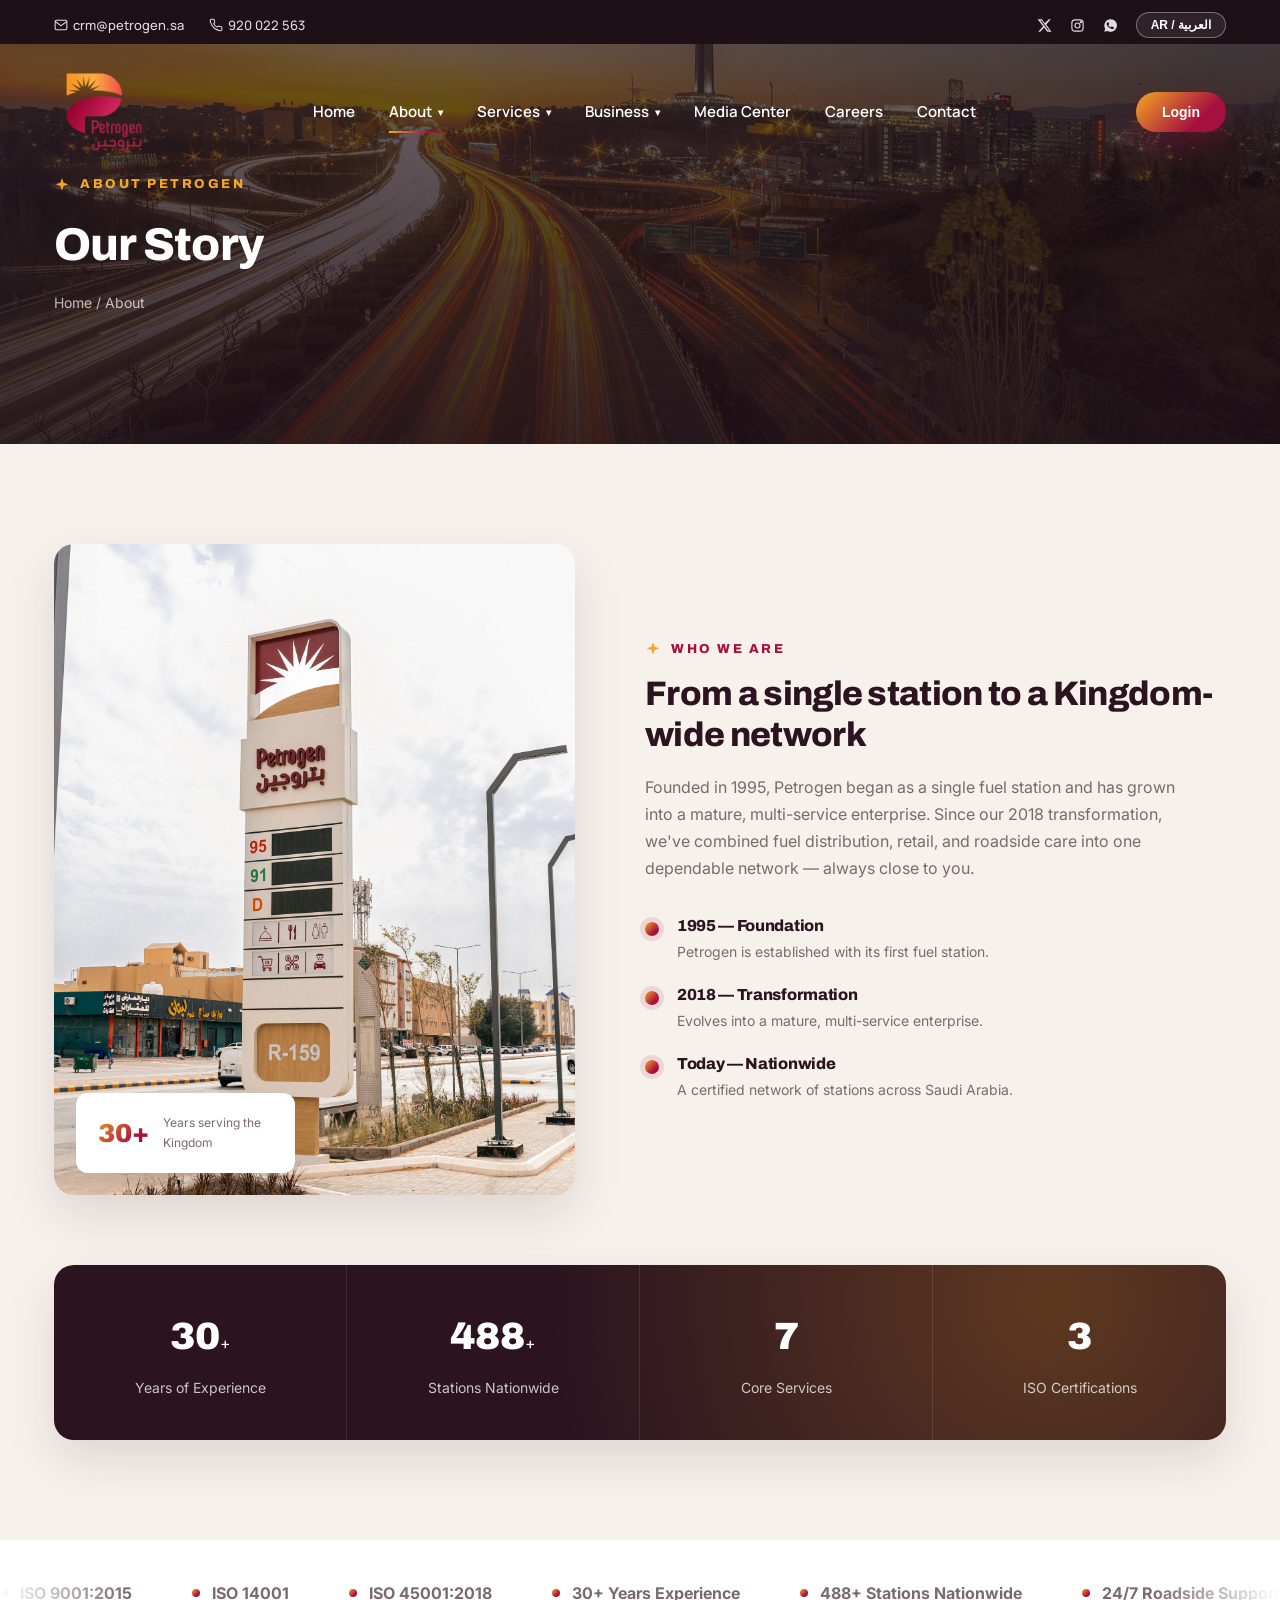
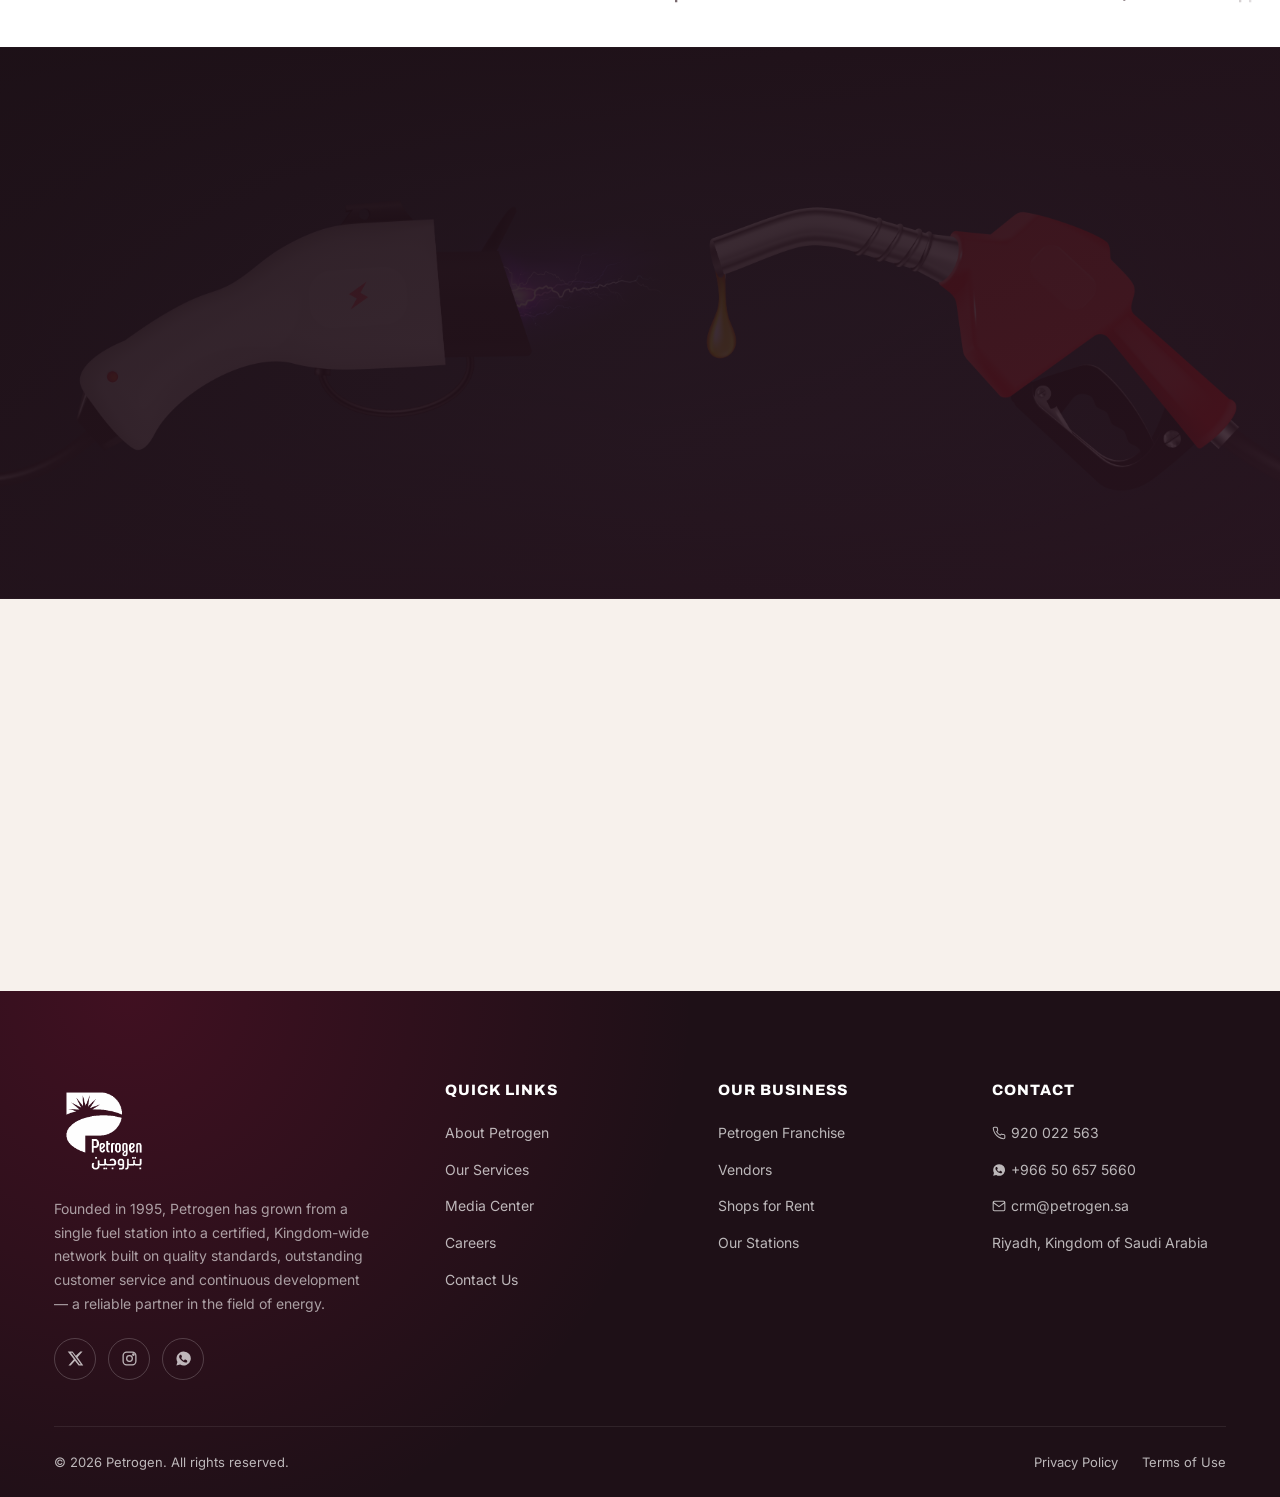
==== commit a9fa2cee: "Add files via upload" ====
--- a/about.html
+++ b/about.html
@@ -15,8 +15,8 @@
 <div class="top-bar" id="topBar">
   <div class="wrapper top-bar-inner">
     <div class="top-bar-left">
-      <a href="mailto:crm@petrogen.sa">✉ crm@petrogen.sa</a>
-      <a href="tel:920022563">☎ 920 022 563</a>
+      <a href="mailto:crm@petrogen.sa"><svg class="inline-icon" viewBox="0 0 24 24" fill="none" stroke="currentColor" stroke-width="1.8"><rect x="2" y="4" width="20" height="16" rx="2"/><path d="M22 6l-10 7L2 6"/></svg>crm@petrogen.sa</a>
+      <a href="tel:920022563"><svg class="inline-icon" viewBox="0 0 24 24" fill="none" stroke="currentColor" stroke-width="1.8"><path d="M22 16.9v3a2 2 0 0 1-2.2 2 19.8 19.8 0 0 1-8.6-3 19.5 19.5 0 0 1-6-6 19.8 19.8 0 0 1-3-8.7A2 2 0 0 1 4.1 2h3a2 2 0 0 1 2 1.7c.1.9.3 1.8.6 2.7a2 2 0 0 1-.4 2.1L8.1 9.7a16 16 0 0 0 6 6l1.2-1.2a2 2 0 0 1 2.1-.4c.9.3 1.8.5 2.7.6a2 2 0 0 1 1.9 2.2z"/></svg>920 022 563</a>
     </div>
     <div class="top-bar-right">
       <a href="#" aria-label="Twitter"><svg viewBox="0 0 24 24" fill="currentColor"><path d="M18.9 2H22l-7.2 8.3L23 22h-6.6l-5.2-6.8L5.2 22H2l7.7-8.9L1 2h6.8l4.7 6.2L18.9 2Zm-1.2 18h1.8L7.4 3.9H5.5L17.7 20Z"/></svg></a>
@@ -205,22 +205,22 @@
     </div>
     <div class="feature-grid">
       <div class="feature-card reveal">
-        <div class="service-icon">🏆</div>
+        <div class="service-icon"><svg viewBox="0 0 24 24" fill="none" stroke="currentColor" stroke-width="1.8"><circle cx="12" cy="8" r="5"/><path d="M8.5 12.5L7 21l5-3 5 3-1.5-8.5"/></svg></div>
         <h3 data-en="Proven Experience" data-ar="خبرة مثبتة">Proven Experience</h3>
         <p data-en="Three decades of reliable, hands-on operation across the Kingdom." data-ar="ثلاثة عقود من التشغيل الموثوق في أنحاء المملكة.">Three decades of reliable, hands-on operation across the Kingdom.</p>
       </div>
       <div class="feature-card reveal">
-        <div class="service-icon">⚡</div>
+        <div class="service-icon"><svg viewBox="0 0 24 24" fill="none" stroke="currentColor" stroke-width="1.8"><path d="M13 2 3 14h7l-1 8 10-12h-7l1-8z"/></svg></div>
         <h3 data-en="Fast Service" data-ar="خدمة سريعة">Fast Service</h3>
         <p data-en="Streamlined operations that get you back on the road quickly." data-ar="عمليات مبسّطة تعيدك إلى الطريق بسرعة.">Streamlined operations that get you back on the road quickly.</p>
       </div>
       <div class="feature-card reveal">
-        <div class="service-icon">🛡️</div>
+        <div class="service-icon"><svg viewBox="0 0 24 24" fill="none" stroke="currentColor" stroke-width="1.8"><path d="M12 2l8 4v6c0 5-3.5 8.5-8 10-4.5-1.5-8-5-8-10V6l8-4z"/><path d="M9 12l2 2 4-4"/></svg></div>
         <h3 data-en="Certified Standards" data-ar="معايير معتمدة">Certified Standards</h3>
         <p data-en="ISO-certified quality, safety and environmental management." data-ar="جودة وسلامة وإدارة بيئية معتمدة بمعايير آيزو.">ISO-certified quality, safety and environmental management.</p>
       </div>
       <div class="feature-card reveal">
-        <div class="service-icon">🤝</div>
+        <div class="service-icon"><svg viewBox="0 0 24 24" fill="none" stroke="currentColor" stroke-width="1.8"><path d="M17 21v-2a4 4 0 0 0-4-4H7a4 4 0 0 0-4 4v2"/><circle cx="9" cy="7" r="4"/><path d="M23 21v-2a4 4 0 0 0-3-3.87"/><path d="M16 3.13a4 4 0 0 1 0 7.75"/></svg></div>
         <h3 data-en="Trusted Partner" data-ar="شريك موثوق">Trusted Partner</h3>
         <p data-en="A dependable name for drivers, partners and franchisees alike." data-ar="اسم موثوق للسائقين والشركاء وأصحاب الامتياز.">A dependable name for drivers, partners and franchisees alike.</p>
       </div>
@@ -291,9 +291,9 @@
 
       <div>
         <h4 data-en="Contact" data-ar="تواصل">Contact</h4>
-        <a href="tel:920022563">☎ 920 022 563</a>
-        <a href="https://wa.me/966506575660">💬 +966 50 657 5660</a>
-        <a href="mailto:crm@petrogen.sa">✉ crm@petrogen.sa</a>
+        <a href="tel:920022563"><svg class="inline-icon" viewBox="0 0 24 24" fill="none" stroke="currentColor" stroke-width="1.8"><path d="M22 16.9v3a2 2 0 0 1-2.2 2 19.8 19.8 0 0 1-8.6-3 19.5 19.5 0 0 1-6-6 19.8 19.8 0 0 1-3-8.7A2 2 0 0 1 4.1 2h3a2 2 0 0 1 2 1.7c.1.9.3 1.8.6 2.7a2 2 0 0 1-.4 2.1L8.1 9.7a16 16 0 0 0 6 6l1.2-1.2a2 2 0 0 1 2.1-.4c.9.3 1.8.5 2.7.6a2 2 0 0 1 1.9 2.2z"/></svg>920 022 563</a>
+        <a href="https://wa.me/966506575660"><svg class="inline-icon" viewBox="0 0 24 24" fill="currentColor"><path d="M12 2a10 10 0 0 0-8.6 15L2 22l5.2-1.4A10 10 0 1 0 12 2zm5.8 14.2c-.2.7-1.4 1.3-2 1.4-.5.1-1.1.2-3.6-.8-3-1.2-4.9-4.2-5.1-4.4-.1-.2-1.2-1.6-1.2-3 0-1.4.7-2.1 1-2.4.3-.3.6-.3.8-.3h.6c.2 0 .4 0 .6.5.2.5.8 1.9.8 2 .1.2.1.4 0 .6-.6 1.2-1.2 1.1-.7 2 .9 1.7 1.8 2.3 3.2 3 .2.1.4.1.5-.1.2-.2.8-.9 1-1.2.2-.3.4-.2.7-.1.3.1 1.7.8 2 1 .3.1.5.2.6.3.1.2.1.9-.2 1.5z"/></svg>+966 50 657 5660</a>
+        <a href="mailto:crm@petrogen.sa"><svg class="inline-icon" viewBox="0 0 24 24" fill="none" stroke="currentColor" stroke-width="1.8"><rect x="2" y="4" width="20" height="16" rx="2"/><path d="M22 6l-10 7L2 6"/></svg>crm@petrogen.sa</a>
         <span data-en="Riyadh, Kingdom of Saudi Arabia" data-ar="الرياض، المملكة العربية السعودية">Riyadh, Kingdom of Saudi Arabia</span>
       </div>
     </div>
--- a/style.css
+++ b/style.css
@@ -94,12 +94,18 @@
   margin-bottom: 14px;
 }
 
+/* A small sunburst spark, echoing the rays in the Petrogen logo mark.
+   Used instead of a plain line so every section carries a bit of the
+   actual brand mark, not just a generic accent bar. */
 .eyebrow::before {
   content: "";
-  width: 30px;
-  height: 3px;
-  border-radius: 3px;
-  background: var(--gradient);
+  width: 16px;
+  height: 16px;
+  flex-shrink: 0;
+  background-image: url("data:image/svg+xml,%3Csvg xmlns='http://www.w3.org/2000/svg' viewBox='0 0 24 24'%3E%3Cpath d='M12 1.5l2.4 7.1 7.1 2.4-7.1 2.4-2.4 7.1-2.4-7.1-7.1-2.4 7.1-2.4z' fill='%23F5A623'/%3E%3C/svg%3E");
+  background-size: contain;
+  background-repeat: no-repeat;
+  background-position: center;
 }
 
 .section {
@@ -551,9 +557,6 @@
   color: var(--gold);
 }
 
-.hero-content .eyebrow::before {
-  background: var(--gold);
-}
 
 .hero-content h1 {
   font-size: clamp(32px, 5.5vw, 58px);
@@ -743,9 +746,6 @@
   color: var(--gold);
 }
 
-.page-hero-content .eyebrow::before {
-  background: var(--gold);
-}
 
 .page-hero-content {
   position: relative;
@@ -829,8 +829,12 @@
   display: flex;
   align-items: center;
   justify-content: center;
-  font-size: 13px;
   margin-top: 1px;
+}
+
+.check-icon svg {
+  width: 13px;
+  height: 13px;
 }
 
 /* ==========================================================
@@ -866,8 +870,12 @@
   display: flex;
   align-items: center;
   justify-content: center;
-  font-size: 22px;
   flex-shrink: 0;
+}
+
+.contact-info-icon svg {
+  width: 22px;
+  height: 22px;
 }
 
 .contact-info-item h4 {
@@ -1102,8 +1110,12 @@
   display: flex;
   align-items: center;
   justify-content: center;
-  font-size: 22px;
   margin-bottom: 14px;
+}
+
+.service-icon svg {
+  width: 22px;
+  height: 22px;
 }
 
 .service-content h3 {
@@ -1157,9 +1169,6 @@
   color: var(--gold);
 }
 
-.why-section .section-head .eyebrow::before {
-  background: var(--gold);
-}
 
 .why-section .section-head h2 {
   color: var(--white);
@@ -1259,9 +1268,6 @@
   color: var(--gold);
 }
 
-.logistics-card .eyebrow::before {
-  background: var(--gold);
-}
 
 .logistics-card h2 {
   color: var(--white);
@@ -1301,6 +1307,27 @@
   border-radius: 999px;
   font-size: 13.5px;
   font-weight: 600;
+}
+
+.logistics-chips .chip svg {
+  width: 15px;
+  height: 15px;
+  flex-shrink: 0;
+  color: var(--gold);
+}
+
+/* Small inline icons used next to phone / email / WhatsApp text links */
+.inline-icon {
+  width: 14px;
+  height: 14px;
+  flex-shrink: 0;
+  vertical-align: -2px;
+  margin-right: 5px;
+}
+
+html[dir="rtl"] .inline-icon {
+  margin-right: 0;
+  margin-left: 5px;
 }
 
 /* ==========================================================
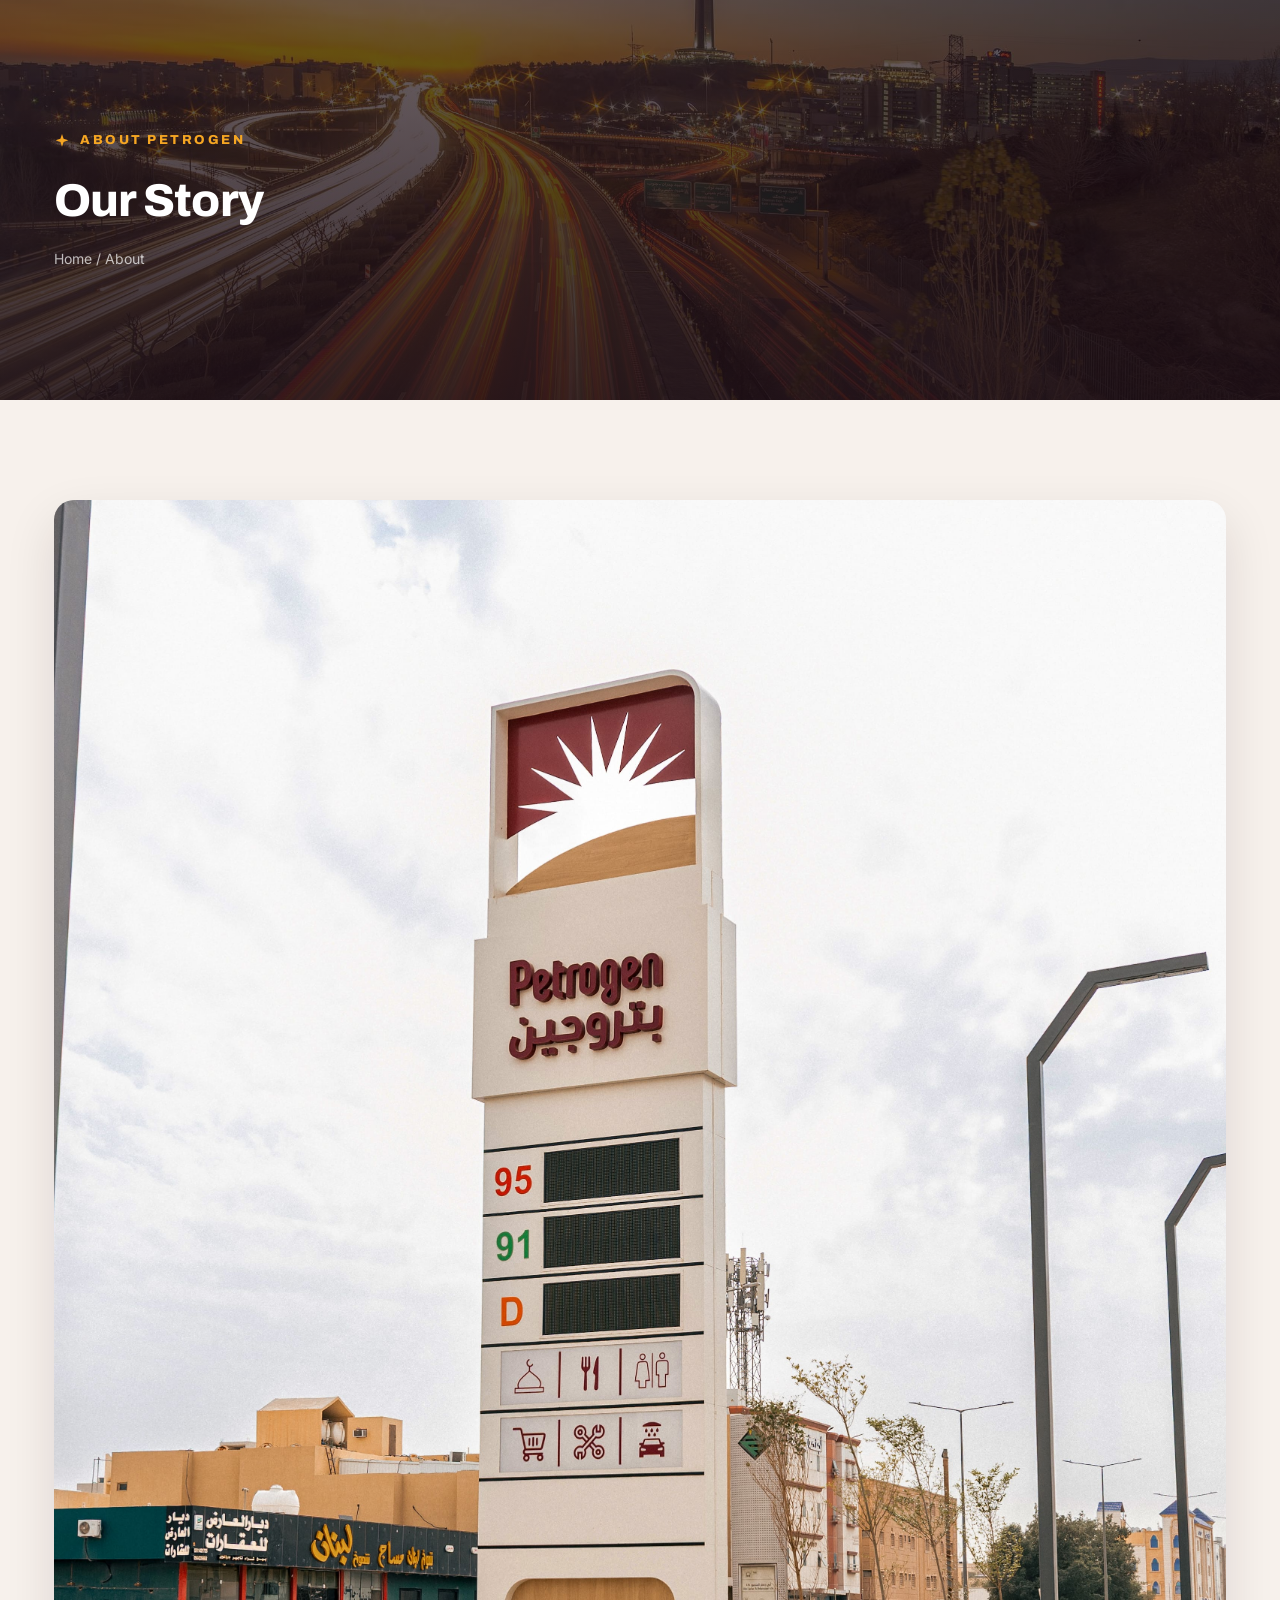
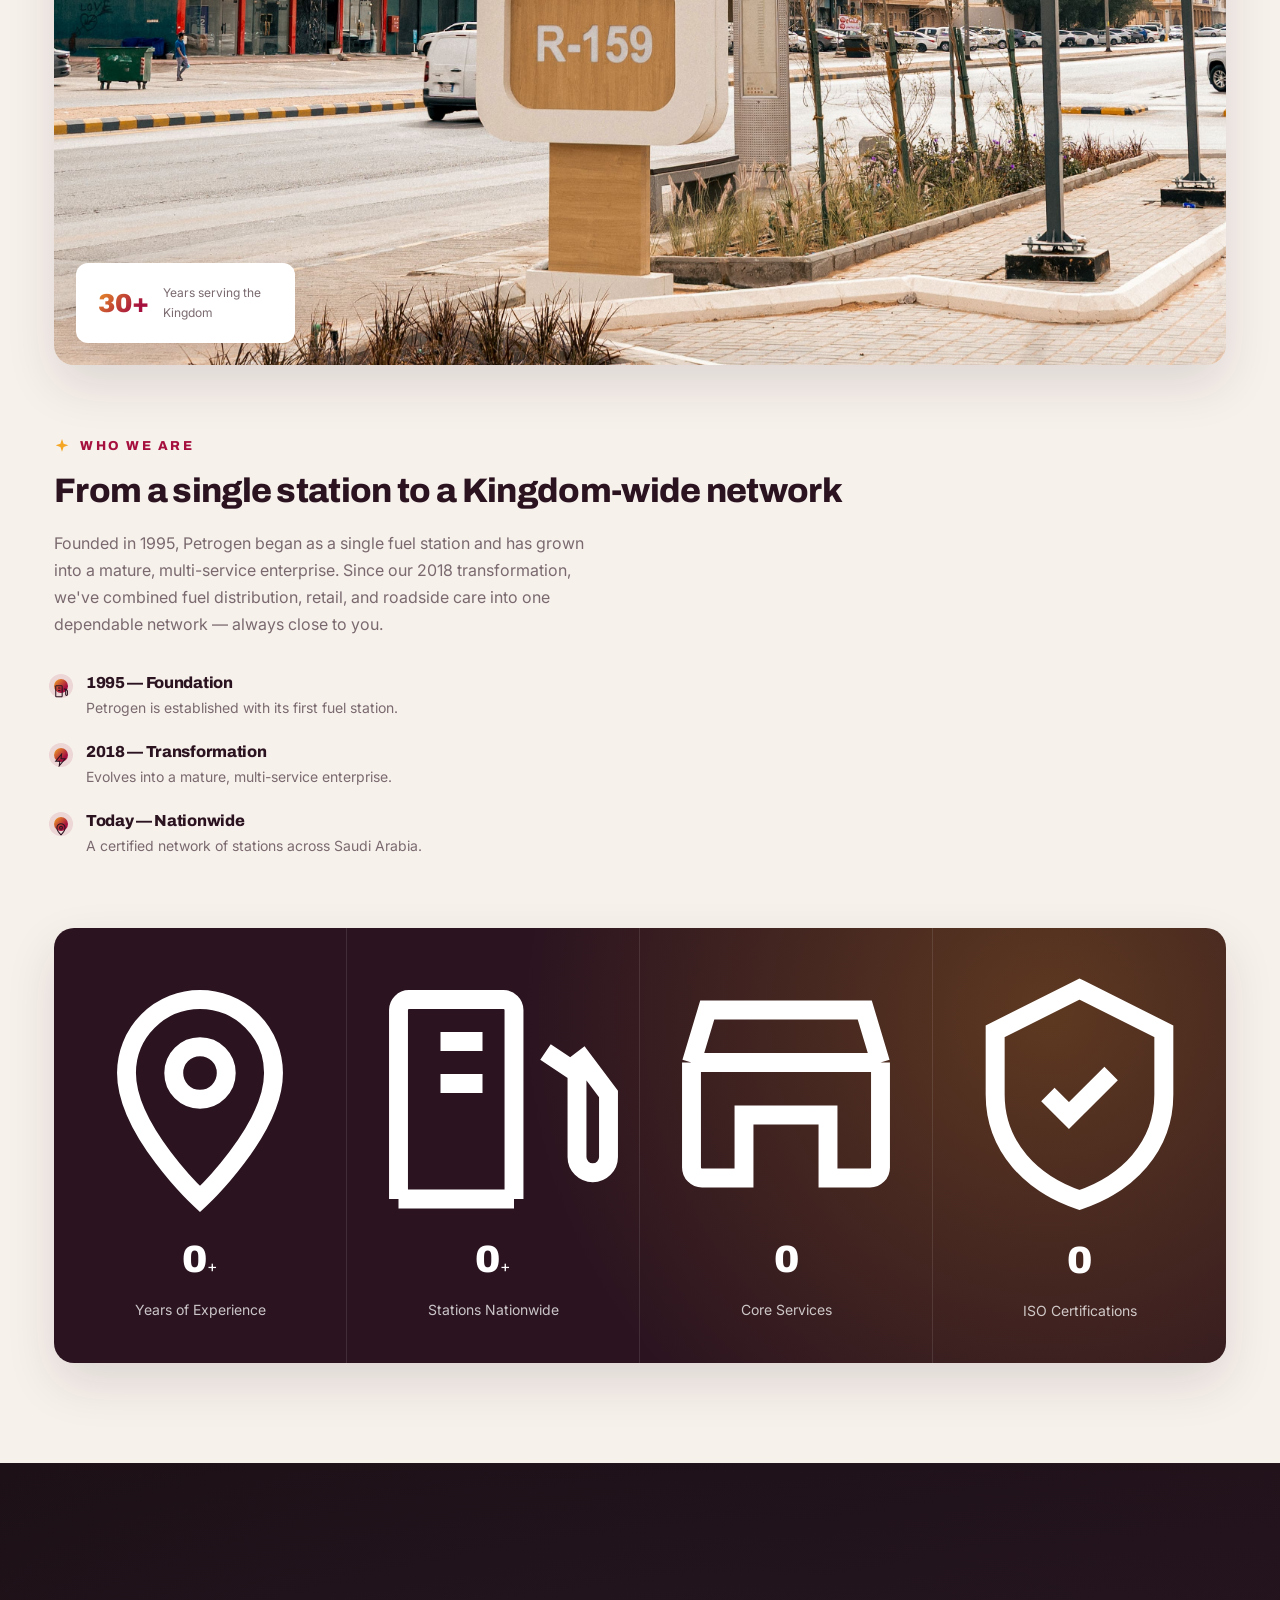
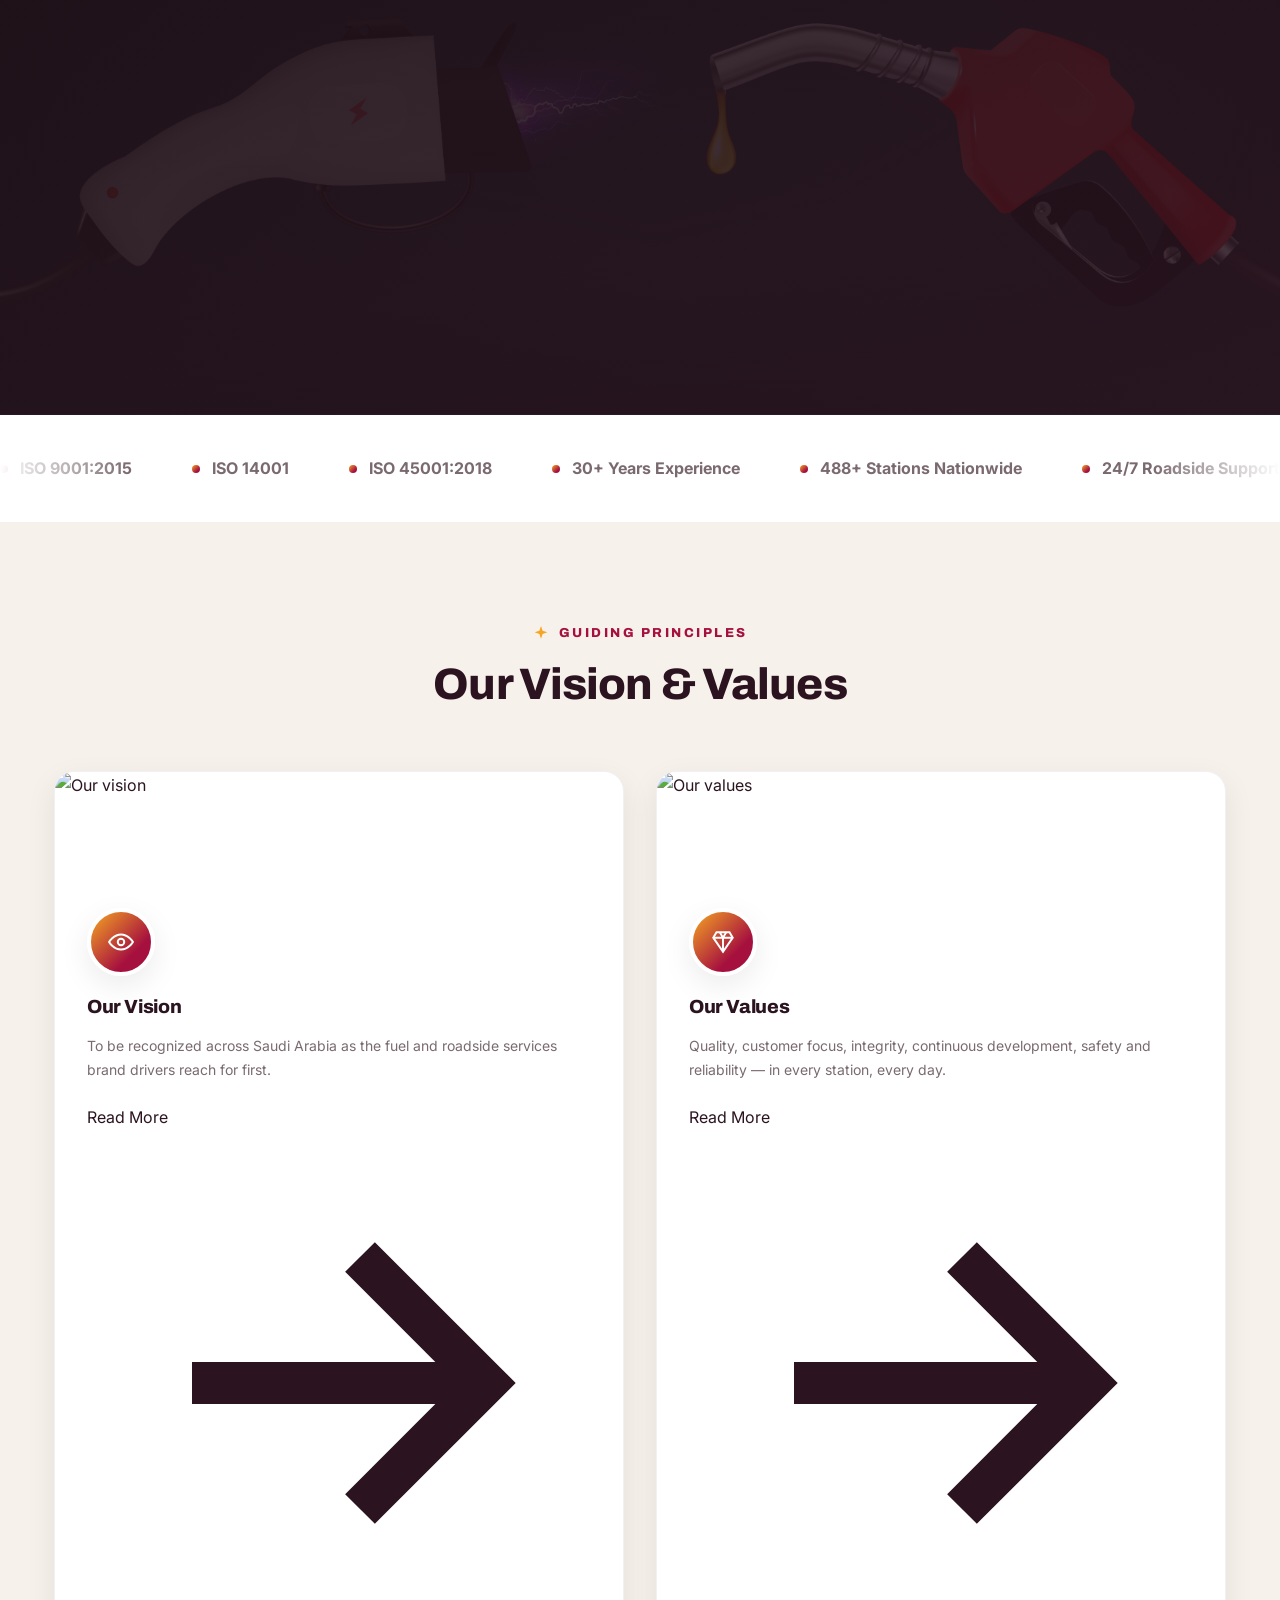
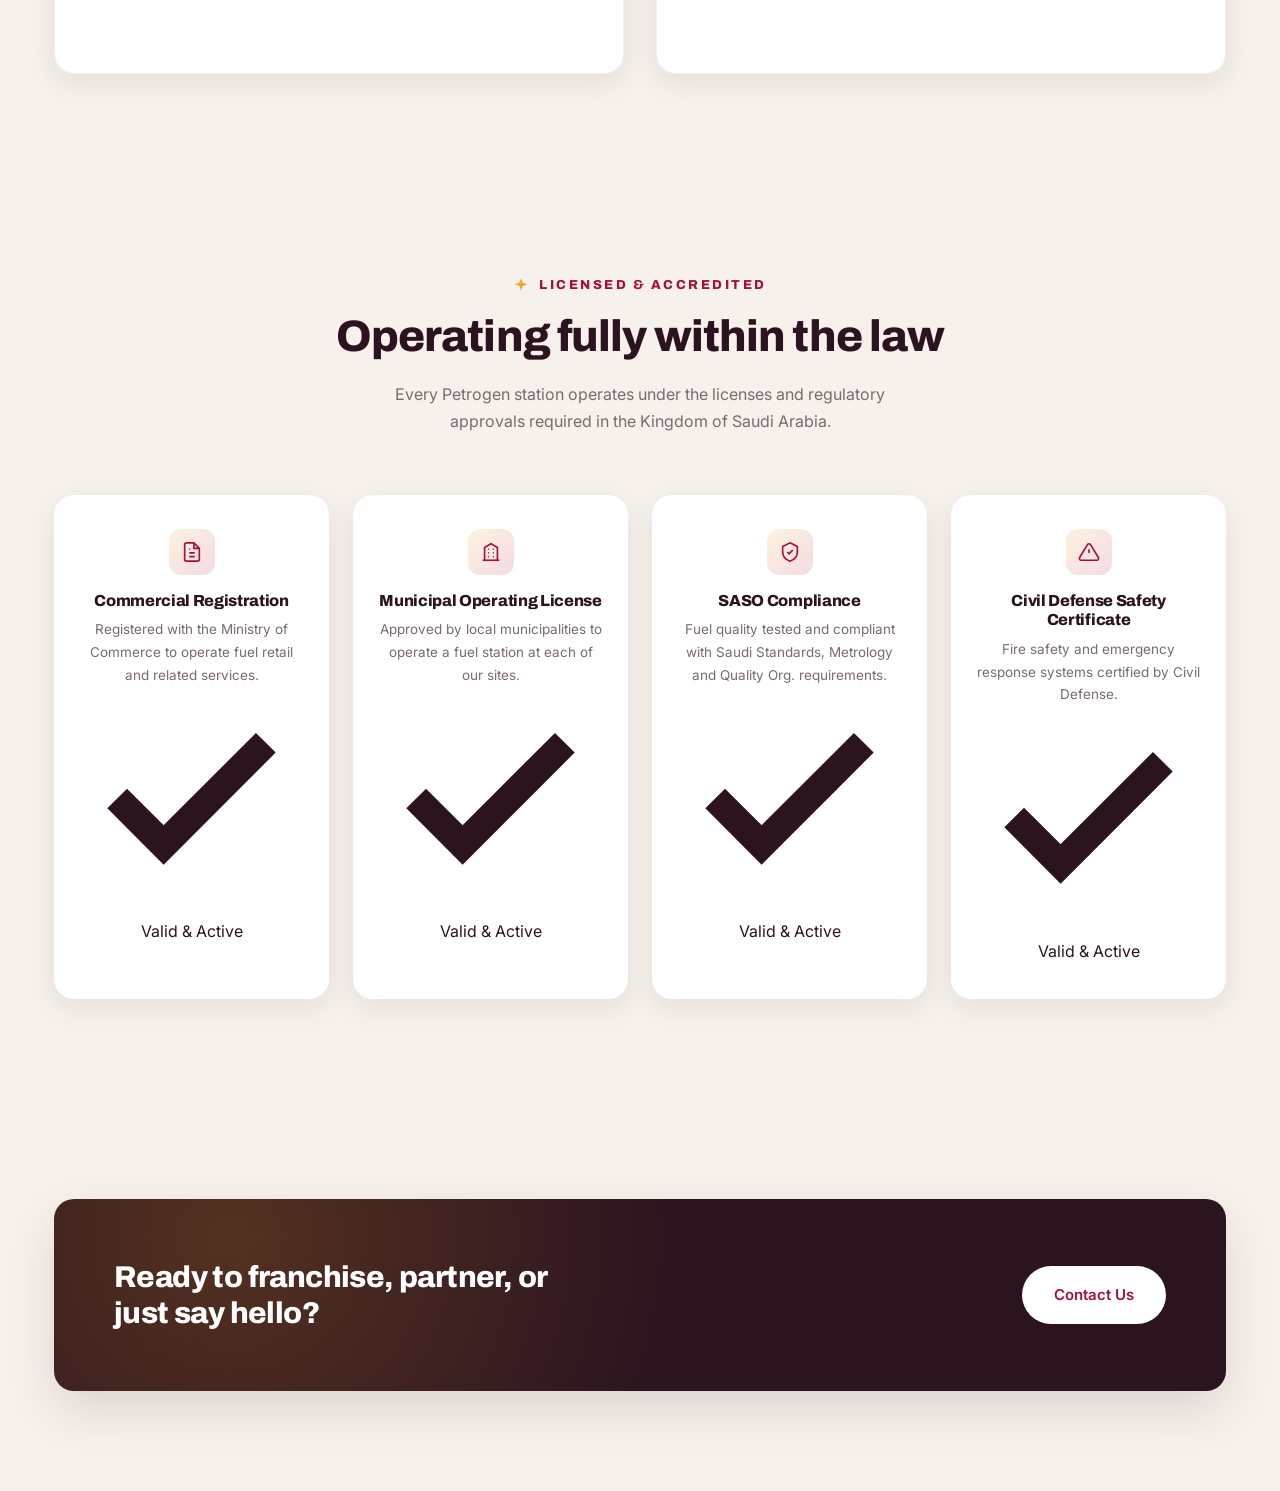
==== commit b2478c23: "Update print statement from 'Hello' to 'Goodbye'" ====
--- a/about.html
+++ b/about.html
@@ -11,86 +11,7 @@
 </head>
 <body>
 
-<!-- TOP INFO BAR -->
-<div class="top-bar" id="topBar">
-  <div class="wrapper top-bar-inner">
-    <div class="top-bar-left">
-      <a href="mailto:crm@petrogen.sa"><svg class="inline-icon" viewBox="0 0 24 24" fill="none" stroke="currentColor" stroke-width="1.8"><rect x="2" y="4" width="20" height="16" rx="2"/><path d="M22 6l-10 7L2 6"/></svg>crm@petrogen.sa</a>
-      <a href="tel:920022563"><svg class="inline-icon" viewBox="0 0 24 24" fill="none" stroke="currentColor" stroke-width="1.8"><path d="M22 16.9v3a2 2 0 0 1-2.2 2 19.8 19.8 0 0 1-8.6-3 19.5 19.5 0 0 1-6-6 19.8 19.8 0 0 1-3-8.7A2 2 0 0 1 4.1 2h3a2 2 0 0 1 2 1.7c.1.9.3 1.8.6 2.7a2 2 0 0 1-.4 2.1L8.1 9.7a16 16 0 0 0 6 6l1.2-1.2a2 2 0 0 1 2.1-.4c.9.3 1.8.5 2.7.6a2 2 0 0 1 1.9 2.2z"/></svg>920 022 563</a>
-    </div>
-    <div class="top-bar-right">
-      <a href="#" aria-label="Twitter"><svg viewBox="0 0 24 24" fill="currentColor"><path d="M18.9 2H22l-7.2 8.3L23 22h-6.6l-5.2-6.8L5.2 22H2l7.7-8.9L1 2h6.8l4.7 6.2L18.9 2Zm-1.2 18h1.8L7.4 3.9H5.5L17.7 20Z"/></svg></a>
-      <a href="#" aria-label="Instagram"><svg viewBox="0 0 24 24" fill="none" stroke="currentColor" stroke-width="1.8"><rect x="3" y="3" width="18" height="18" rx="5"/><circle cx="12" cy="12" r="4"/><circle cx="17.5" cy="6.5" r="1"/></svg></a>
-      <a href="https://wa.me/966506575660" aria-label="WhatsApp"><svg viewBox="0 0 24 24" fill="currentColor"><path d="M12 2a10 10 0 0 0-8.6 15L2 22l5.2-1.4A10 10 0 1 0 12 2zm5.8 14.2c-.2.7-1.4 1.3-2 1.4-.5.1-1.1.2-3.6-.8-3-1.2-4.9-4.2-5.1-4.4-.1-.2-1.2-1.6-1.2-3 0-1.4.7-2.1 1-2.4.3-.3.6-.3.8-.3h.6c.2 0 .4 0 .6.5.2.5.8 1.9.8 2 .1.2.1.4 0 .6-.6 1.2-1.2 1.1-.7 2 .9 1.7 1.8 2.3 3.2 3 .2.1.4.1.5-.1.2-.2.8-.9 1-1.2.2-.3.4-.2.7-.1.3.1 1.7.8 2 1 .3.1.5.2.6.3.1.2.1.9-.2 1.5z"/></svg></a>
-      <button id="langBtn" class="lang-btn">AR / العربية</button>
-    </div>
-  </div>
-</div>
-
-<!-- HEADER / NAVIGATION -->
-<header class="site-header" id="siteHeader">
-  <div class="wrapper header-inner">
-
-    <a href="index.html" class="logo">
-      <span class="logo-mark"><img src="images/petrogen_logo.png" alt="" onerror="this.remove()"></span>
-      <span data-en="Petrogen" data-ar="بتروجين"></span>
-    </a>
-
-    <nav class="main-nav" id="mainNav">
-      <ul class="nav-list">
-        <li class="nav-item">
-          <a href="index.html" data-en="Home" data-ar="الرئيسية">Home</a>
-        </li>
-        <li class="nav-item has-dropdown">
-          <a href="about.html" class="active"><span data-en="About" data-ar="من نحن">About</span> <span class="caret">▾</span></a>
-          <ul class="dropdown">
-            <li><a href="about.html" data-en="About Petrogen" data-ar="عن بتروجين">About Petrogen</a></li>
-            <li><a href="about.html" data-en="Our Vision" data-ar="رؤيتنا">Our Vision</a></li>
-            <li><a href="about.html" data-en="Our Message" data-ar="رسالتنا">Our Message</a></li>
-            <li><a href="about.html" data-en="Our Values" data-ar="قيمنا">Our Values</a></li>
-            <li><a href="about.html" data-en="Our Team" data-ar="فريقنا">Our Team</a></li>
-            <li><a href="about.html" data-en="Credits &amp; Successes" data-ar="الإنجازات والنجاحات">Credits &amp; Successes</a></li>
-          </ul>
-        </li>
-        <li class="nav-item has-dropdown">
-          <a href="index.html#services"><span data-en="Services" data-ar="خدماتنا">Services</span> <span class="caret">▾</span></a>
-          <ul class="dropdown">
-            <li><a href="index.html#services" data-en="Fuel &amp; Gas Stations" data-ar="محطات الوقود">Fuel &amp; Gas Stations</a></li>
-            <li><a href="index.html#services" data-en="Electric Vehicle Charging" data-ar="شحن السيارات الكهربائية">Electric Vehicle Charging</a></li>
-            <li><a href="about.html" data-en="Environmental Health &amp; Safety" data-ar="الصحة والسلامة البيئية">Environmental Health &amp; Safety</a></li>
-            <li><a href="index.html#services" data-en="Logistics" data-ar="الخدمات اللوجستية">Logistics</a></li>
-          </ul>
-        </li>
-        <li class="nav-item has-dropdown">
-          <a href="contact.html"><span data-en="Business" data-ar="أعمالنا">Business</span> <span class="caret">▾</span></a>
-          <ul class="dropdown">
-            <li><a href="contact.html" data-en="Petrogen Franchise" data-ar="امتياز بتروجين">Petrogen Franchise</a></li>
-            <li><a href="contact.html" data-en="Vendors" data-ar="الموردون">Vendors</a></li>
-            <li><a href="contact.html" data-en="Shops for Rent" data-ar="محلات للإيجار">Shops for Rent</a></li>
-            <li><a href="index.html#gallery" data-en="Our Stations" data-ar="محطاتنا">Our Stations</a></li>
-          </ul>
-        </li>
-        <li class="nav-item">
-          <a href="index.html#gallery" data-en="Media Center" data-ar="المركز الإعلامي">Media Center</a>
-        </li>
-        <li class="nav-item">
-          <a href="contact.html" data-en="Careers" data-ar="وظائف">Careers</a>
-        </li>
-        <li class="nav-item">
-          <a href="contact.html" data-en="Contact" data-ar="اتصل بنا">Contact</a>
-        </li>
-      </ul>
-    </nav>
-
-    <div class="header-actions">
-      <button class="btn btn-primary" id="loginBtn" data-en="Login" data-ar="تسجيل الدخول">Login</button>
-      <button class="menu-toggle" id="menuToggle" aria-label="Open menu">
-        <span></span><span></span><span></span>
-      </button>
-    </div>
-
-  </div>
-</header>
+<script src="header.js"></script>
 
 <!-- PAGE BANNER -->
 <section class="page-hero">
@@ -107,14 +28,16 @@
 </section>
 
 <!-- STORY -->
-<section class="section">
+<section class="section story-section">
   <div class="wrapper about-grid">
 
-    <div class="about-image reveal reveal-left">
-      <img src="images/about-main.jpeg" alt="Petrogen station" onerror="this.onerror=null;this.src='https://picsum.photos/seed/petrogen-about-main/800/900'">
-      <div class="about-badge">
-        <span class="trust-num" data-count="30" data-suffix="+">0</span>
-        <p data-en="Years serving the Kingdom" data-ar="عاماً في خدمة المملكة">Years serving the Kingdom</p>
+    <div class="about-image-wrap reveal reveal-left">
+      <div class="about-image">
+        <img src="images/about-main.jpeg" alt="Petrogen station" onerror="this.onerror=null;this.src='https://picsum.photos/seed/petrogen-about-main/800/900'">
+        <div class="about-badge">
+          <span class="trust-num" data-count="30" data-suffix="+">0</span>
+          <p data-en="Years serving the Kingdom" data-ar="عاماً في خدمة المملكة">Years serving the Kingdom</p>
+        </div>
       </div>
     </div>
 
@@ -125,21 +48,21 @@
 
       <div class="timeline">
         <div class="timeline-item">
-          <span class="timeline-dot"></span>
+          <span class="timeline-dot"><svg viewBox="0 0 24 24" fill="none" stroke="currentColor" stroke-width="1.8"><path d="M3 22V4a1 1 0 0 1 1-1h9a1 1 0 0 1 1 1v18M3 22h11M17 8l3 2v8a1.5 1.5 0 0 0 3 0v-6l-3-4M7 7h4M7 11h4"/></svg></span>
           <div>
             <h4 data-en="1995 — Foundation" data-ar="1995 — التأسيس">1995 — Foundation</h4>
             <p data-en="Petrogen is established with its first fuel station." data-ar="تأسيس بتروجين بمحطة الوقود الأولى.">Petrogen is established with its first fuel station.</p>
           </div>
         </div>
         <div class="timeline-item">
-          <span class="timeline-dot"></span>
+          <span class="timeline-dot"><svg viewBox="0 0 24 24" fill="none" stroke="currentColor" stroke-width="1.8"><path d="M13 2 3 14h7l-1 8 10-12h-7l1-8z"/></svg></span>
           <div>
             <h4 data-en="2018 — Transformation" data-ar="2018 — التحول">2018 — Transformation</h4>
             <p data-en="Evolves into a mature, multi-service enterprise." data-ar="التحول إلى مؤسسة ناضجة متعددة الخدمات.">Evolves into a mature, multi-service enterprise.</p>
           </div>
         </div>
         <div class="timeline-item">
-          <span class="timeline-dot"></span>
+          <span class="timeline-dot"><svg viewBox="0 0 24 24" fill="none" stroke="currentColor" stroke-width="1.8"><path d="M12 22s7-6.5 7-12a7 7 0 1 0-14 0c0 5.5 7 12 7 12z"/><circle cx="12" cy="10" r="2.5"/></svg></span>
           <div>
             <h4 data-en="Today — Nationwide" data-ar="اليوم — على مستوى المملكة">Today — Nationwide</h4>
             <p data-en="A certified network of stations across Saudi Arabia." data-ar="شبكة معتمدة من المحطات في أنحاء المملكة.">A certified network of stations across Saudi Arabia.</p>
@@ -152,20 +75,59 @@
   <div class="wrapper">
     <div class="stats-bar reveal">
       <div class="stat">
+        <div class="stat-icon"><svg viewBox="0 0 24 24" fill="none" stroke="currentColor" stroke-width="1.8"><path d="M12 22s7-6.5 7-12a7 7 0 1 0-14 0c0 5.5 7 12 7 12z"/><circle cx="12" cy="10" r="2.5"/></svg></div>
         <span class="stat-num" data-count="30">0</span><span>+</span>
         <p data-en="Years of Experience" data-ar="سنوات الخبرة">Years of Experience</p>
       </div>
       <div class="stat">
+        <div class="stat-icon"><svg viewBox="0 0 24 24" fill="none" stroke="currentColor" stroke-width="1.8"><path d="M3 22V4a1 1 0 0 1 1-1h9a1 1 0 0 1 1 1v18M3 22h11M17 8l3 2v8a1.5 1.5 0 0 0 3 0v-6l-3-4M7 7h4M7 11h4"/></svg></div>
         <span class="stat-num" data-count="488">0</span><span>+</span>
         <p data-en="Stations Nationwide" data-ar="محطة في أنحاء المملكة">Stations Nationwide</p>
       </div>
       <div class="stat">
+        <div class="stat-icon"><svg viewBox="0 0 24 24" fill="none" stroke="currentColor" stroke-width="1.8"><path d="M3 9l1.5-5h15L21 9M3 9v10a1 1 0 0 0 1 1h4v-6h8v6h4a1 1 0 0 0 1-1V9M3 9h18"/></svg></div>
         <span class="stat-num" data-count="7">0</span>
         <p data-en="Core Services" data-ar="خدمات أساسية">Core Services</p>
       </div>
       <div class="stat">
+        <div class="stat-icon"><svg viewBox="0 0 24 24" fill="none" stroke="currentColor" stroke-width="1.8"><path d="M12 2l8 4v6c0 5-3.5 8.5-8 10-4.5-1.5-8-5-8-10V6l8-4z"/><path d="M9 12l2 2 4-4"/></svg></div>
         <span class="stat-num" data-count="3">0</span>
         <p data-en="ISO Certifications" data-ar="شهادات آيزو">ISO Certifications</p>
+      </div>
+    </div>
+  </div>
+</section>
+
+
+<!-- WHY CHOOSE US -->
+<section class="section why-section">
+  <img class="why-bg" src="images/why-choose-us.jpg" alt="" onerror="this.onerror=null;this.src='https://picsum.photos/seed/petrogen-why/1920/1080'">
+  <div class="why-overlay"></div>
+  <div class="wrapper">
+    <div class="section-head reveal">
+      <span class="eyebrow" data-en="Why Choose Us" data-ar="لماذا تختارنا">Why Choose Us</span>
+      <h2 data-en="What sets Petrogen apart" data-ar="ما الذي يميز بتروجين">What sets Petrogen apart</h2>
+    </div>
+    <div class="feature-grid">
+      <div class="feature-card reveal">
+        <div class="service-icon"><svg viewBox="0 0 24 24" fill="none" stroke="currentColor" stroke-width="1.8"><circle cx="12" cy="8" r="5"/><path d="M8.5 12.5L7 21l5-3 5 3-1.5-8.5"/></svg></div>
+        <h3 data-en="Proven Experience" data-ar="خبرة مثبتة">Proven Experience</h3>
+        <p data-en="Three decades of reliable, hands-on operation across the Kingdom." data-ar="ثلاثة عقود من التشغيل الموثوق في أنحاء المملكة.">Three decades of reliable, hands-on operation across the Kingdom.</p>
+      </div>
+      <div class="feature-card reveal">
+        <div class="service-icon"><svg viewBox="0 0 24 24" fill="none" stroke="currentColor" stroke-width="1.8"><path d="M13 2 3 14h7l-1 8 10-12h-7l1-8z"/></svg></div>
+        <h3 data-en="Fast Service" data-ar="خدمة سريعة">Fast Service</h3>
+        <p data-en="Streamlined operations that get you back on the road quickly." data-ar="عمليات مبسّطة تعيدك إلى الطريق بسرعة.">Streamlined operations that get you back on the road quickly.</p>
+      </div>
+      <div class="feature-card reveal">
+        <div class="service-icon"><svg viewBox="0 0 24 24" fill="none" stroke="currentColor" stroke-width="1.8"><path d="M12 2l8 4v6c0 5-3.5 8.5-8 10-4.5-1.5-8-5-8-10V6l8-4z"/><path d="M9 12l2 2 4-4"/></svg></div>
+        <h3 data-en="Certified Standards" data-ar="معايير معتمدة">Certified Standards</h3>
+        <p data-en="ISO-certified quality, safety and environmental management." data-ar="جودة وسلامة وإدارة بيئية معتمدة بمعايير آيزو.">ISO-certified quality, safety and environmental management.</p>
+      </div>
+      <div class="feature-card reveal">
+        <div class="service-icon"><svg viewBox="0 0 24 24" fill="none" stroke="currentColor" stroke-width="1.8"><path d="M17 21v-2a4 4 0 0 0-4-4H7a4 4 0 0 0-4 4v2"/><circle cx="9" cy="7" r="4"/><path d="M23 21v-2a4 4 0 0 0-3-3.87"/><path d="M16 3.13a4 4 0 0 1 0 7.75"/></svg></div>
+        <h3 data-en="Trusted Partner" data-ar="شريك موثوق">Trusted Partner</h3>
+        <p data-en="A dependable name for drivers, partners and franchisees alike." data-ar="اسم موثوق للسائقين والشركاء وأصحاب الامتياز.">A dependable name for drivers, partners and franchisees alike.</p>
       </div>
     </div>
   </div>
@@ -194,35 +156,75 @@
   </div>
 </section>
 
-<!-- WHY CHOOSE US -->
-<section class="section why-section">
-  <img class="why-bg" src="images/why-choose-us.jpg" alt="" onerror="this.onerror=null;this.src='https://picsum.photos/seed/petrogen-why/1920/1080'">
-  <div class="why-overlay"></div>
+
+
+<!-- VISION & VALUES TEASER -->
+<section class="section">
   <div class="wrapper">
     <div class="section-head reveal">
-      <span class="eyebrow" data-en="Why Choose Us" data-ar="لماذا تختارنا">Why Choose Us</span>
-      <h2 data-en="What sets Petrogen apart" data-ar="ما الذي يميز بتروجين">What sets Petrogen apart</h2>
+      <span class="eyebrow" data-en="Guiding Principles" data-ar="مبادئ توجيهية">Guiding Principles</span>
+      <h2 data-en="Our Vision &amp; Values" data-ar="رؤيتنا وقيمنا">Our Vision &amp; Values</h2>
+    </div>
+    <div class="cert-grid" style="grid-template-columns:repeat(2,1fr)">
+      <div class="cert-card reveal reveal-left">
+        <div class="cert-photo">
+          <img src="images/vision-banner.jpg" alt="Our vision" onerror="this.onerror=null;this.src='https://picsum.photos/seed/petrogen-vision-teaser/600/400'">
+        </div>
+        <div class="cert-seal"><svg viewBox="0 0 24 24" fill="none" stroke="currentColor" stroke-width="1.8" style="width:26px;height:26px"><path d="M1 12s4-7 11-7 11 7 11 7-4 7-11 7-11-7-11-7z"/><circle cx="12" cy="12" r="3"/></svg></div>
+        <div class="cert-body">
+          <h3 data-en="Our Vision" data-ar="رؤيتنا">Our Vision</h3>
+          <p style="padding-top: 15px;" data-en="To be recognized across Saudi Arabia as the fuel and roadside services brand drivers reach for first." data-ar="أن نكون العلامة التجارية الأولى التي يلجأ إليها السائقون في خدمات الوقود والطريق في أنحاء المملكة العربية السعودية.">To be recognized across Saudi Arabia as the fuel and roadside services brand drivers reach for first.</p>
+          <a href="our-vision.html" class="card-link"><span data-en="Read More" data-ar="اعرف المزيد">Read More</span> <svg viewBox="0 0 24 24" fill="none" stroke="currentColor" stroke-width="2"><path d="M5 12h14M13 6l6 6-6 6"/></svg></a>
+        </div>
+      </div>
+      <div class="cert-card reveal reveal-right">
+        <div class="cert-photo">
+          <img src="images/values-banner.jpg" alt="Our values" onerror="this.onerror=null;this.src='https://picsum.photos/seed/petrogen-values-teaser/600/400'">
+        </div>
+        <div class="cert-seal"><svg viewBox="0 0 24 24" fill="none" stroke="currentColor" stroke-width="1.8" style="width:26px;height:26px"><path d="M6 3h12l3 5-9 13L3 8z"/><path d="M3 8h18M9 3l3 5 3-5M12 8v13"/></svg></div>
+        <div class="cert-body">
+          <h3 data-en="Our Values" data-ar="قيمنا">Our Values</h3>
+          <p style="padding-top: 15px;" data-en="Quality, customer focus, integrity, continuous development, safety and reliability — in every station, every day." data-ar="الجودة، التركيز على العميل، النزاهة، التطوير المستمر، السلامة والاعتمادية — في كل محطة وكل يوم.">Quality, customer focus, integrity, continuous development, safety and reliability — in every station, every day.</p>
+          <a href="our-values.html" class="card-link"><span data-en="Read More" data-ar="اعرف المزيد">Read More</span> <svg viewBox="0 0 24 24" fill="none" stroke="currentColor" stroke-width="2"><path d="M5 12h14M13 6l6 6-6 6"/></svg></a>
+        </div>
+      </div>
+    </div>
+  </div>
+</section>
+
+
+<!-- LICENSES & ACCREDITATIONS -->
+<section class="section licenses-section">
+  <div class="wrapper">
+    <div class="section-head reveal">
+      <span class="eyebrow" data-en="Licensed &amp; Accredited" data-ar="مرخّصة ومعتمدة">Licensed &amp; Accredited</span>
+      <h2 data-en="Operating fully within the law" data-ar="نعمل بشكل كامل وفق الأنظمة">Operating fully within the law</h2>
+      <p class="section-text" style="margin:18px auto 0" data-en="Every Petrogen station operates under the licenses and regulatory approvals required in the Kingdom of Saudi Arabia." data-ar="تعمل كل محطة من محطات بتروجين وفق التراخيص والموافقات النظامية المطلوبة في المملكة العربية السعودية.">Every Petrogen station operates under the licenses and regulatory approvals required in the Kingdom of Saudi Arabia.</p>
     </div>
     <div class="feature-grid">
       <div class="feature-card reveal">
-        <div class="service-icon"><svg viewBox="0 0 24 24" fill="none" stroke="currentColor" stroke-width="1.8"><circle cx="12" cy="8" r="5"/><path d="M8.5 12.5L7 21l5-3 5 3-1.5-8.5"/></svg></div>
-        <h3 data-en="Proven Experience" data-ar="خبرة مثبتة">Proven Experience</h3>
-        <p data-en="Three decades of reliable, hands-on operation across the Kingdom." data-ar="ثلاثة عقود من التشغيل الموثوق في أنحاء المملكة.">Three decades of reliable, hands-on operation across the Kingdom.</p>
-      </div>
-      <div class="feature-card reveal">
-        <div class="service-icon"><svg viewBox="0 0 24 24" fill="none" stroke="currentColor" stroke-width="1.8"><path d="M13 2 3 14h7l-1 8 10-12h-7l1-8z"/></svg></div>
-        <h3 data-en="Fast Service" data-ar="خدمة سريعة">Fast Service</h3>
-        <p data-en="Streamlined operations that get you back on the road quickly." data-ar="عمليات مبسّطة تعيدك إلى الطريق بسرعة.">Streamlined operations that get you back on the road quickly.</p>
+        <div class="service-icon"><svg viewBox="0 0 24 24" fill="none" stroke="currentColor" stroke-width="1.8"><path d="M14 2H6a2 2 0 0 0-2 2v16a2 2 0 0 0 2 2h12a2 2 0 0 0 2-2V8z"/><path d="M14 2v6h6"/><path d="M9 13h6M9 17h6M9 9h1"/></svg></div>
+        <h3 data-en="Commercial Registration" data-ar="السجل التجاري">Commercial Registration</h3>
+        <p data-en="Registered with the Ministry of Commerce to operate fuel retail and related services." data-ar="مسجّلة لدى وزارة التجارة لممارسة نشاط تجزئة الوقود والخدمات ذات الصلة.">Registered with the Ministry of Commerce to operate fuel retail and related services.</p>
+        <span class="feature-status"><svg viewBox="0 0 24 24" fill="none" stroke="currentColor" stroke-width="3"><path d="M20 6L9 17l-5-5"/></svg><span data-en="Valid &amp; Active" data-ar="سارية ونشطة">Valid &amp; Active</span></span>
+      </div>
+      <div class="feature-card reveal">
+        <div class="service-icon"><svg viewBox="0 0 24 24" fill="none" stroke="currentColor" stroke-width="1.8"><path d="M3 21h18"/><path d="M5 21V7l7-4 7 4v14"/><path d="M9 9h1M14 9h1M9 13h1M14 13h1M9 17h1M14 17h1"/></svg></div>
+        <h3 data-en="Municipal Operating License" data-ar="رخصة تشغيل بلدية">Municipal Operating License</h3>
+        <p data-en="Approved by local municipalities to operate a fuel station at each of our sites." data-ar="معتمدة من البلديات المحلية لتشغيل محطة وقود في كل موقع من مواقعنا.">Approved by local municipalities to operate a fuel station at each of our sites.</p>
+        <span class="feature-status"><svg viewBox="0 0 24 24" fill="none" stroke="currentColor" stroke-width="3"><path d="M20 6L9 17l-5-5"/></svg><span data-en="Valid &amp; Active" data-ar="سارية ونشطة">Valid &amp; Active</span></span>
       </div>
       <div class="feature-card reveal">
         <div class="service-icon"><svg viewBox="0 0 24 24" fill="none" stroke="currentColor" stroke-width="1.8"><path d="M12 2l8 4v6c0 5-3.5 8.5-8 10-4.5-1.5-8-5-8-10V6l8-4z"/><path d="M9 12l2 2 4-4"/></svg></div>
-        <h3 data-en="Certified Standards" data-ar="معايير معتمدة">Certified Standards</h3>
-        <p data-en="ISO-certified quality, safety and environmental management." data-ar="جودة وسلامة وإدارة بيئية معتمدة بمعايير آيزو.">ISO-certified quality, safety and environmental management.</p>
-      </div>
-      <div class="feature-card reveal">
-        <div class="service-icon"><svg viewBox="0 0 24 24" fill="none" stroke="currentColor" stroke-width="1.8"><path d="M17 21v-2a4 4 0 0 0-4-4H7a4 4 0 0 0-4 4v2"/><circle cx="9" cy="7" r="4"/><path d="M23 21v-2a4 4 0 0 0-3-3.87"/><path d="M16 3.13a4 4 0 0 1 0 7.75"/></svg></div>
-        <h3 data-en="Trusted Partner" data-ar="شريك موثوق">Trusted Partner</h3>
-        <p data-en="A dependable name for drivers, partners and franchisees alike." data-ar="اسم موثوق للسائقين والشركاء وأصحاب الامتياز.">A dependable name for drivers, partners and franchisees alike.</p>
+        <h3 data-en="SASO Compliance" data-ar="مطابقة الهيئة السعودية للمواصفات">SASO Compliance</h3>
+        <p data-en="Fuel quality tested and compliant with Saudi Standards, Metrology and Quality Org. requirements." data-ar="جودة الوقود مختبرة ومطابقة لمتطلبات الهيئة السعودية للمواصفات والمقاييس والجودة.">Fuel quality tested and compliant with Saudi Standards, Metrology and Quality Org. requirements.</p>
+        <span class="feature-status"><svg viewBox="0 0 24 24" fill="none" stroke="currentColor" stroke-width="3"><path d="M20 6L9 17l-5-5"/></svg><span data-en="Valid &amp; Active" data-ar="سارية ونشطة">Valid &amp; Active</span></span>
+      </div>
+      <div class="feature-card reveal">
+        <div class="service-icon"><svg viewBox="0 0 24 24" fill="none" stroke="currentColor" stroke-width="1.8"><path d="M10.3 3.9L1.8 18a2 2 0 0 0 1.7 3h17a2 2 0 0 0 1.7-3L13.7 3.9a2 2 0 0 0-3.4 0z"/><path d="M12 9v4M12 17h.01"/></svg></div>
+        <h3 data-en="Civil Defense Safety Certificate" data-ar="شهادة سلامة الدفاع المدني">Civil Defense Safety Certificate</h3>
+        <p data-en="Fire safety and emergency response systems certified by Civil Defense." data-ar="أنظمة السلامة من الحريق والاستجابة للطوارئ معتمدة من الدفاع المدني.">Fire safety and emergency response systems certified by Civil Defense.</p>
+        <span class="feature-status"><svg viewBox="0 0 24 24" fill="none" stroke="currentColor" stroke-width="3"><path d="M20 6L9 17l-5-5"/></svg><span data-en="Valid &amp; Active" data-ar="سارية ونشطة">Valid &amp; Active</span></span>
       </div>
     </div>
   </div>
@@ -238,93 +240,7 @@
   </div>
 </section>
 
-<!-- FOOTER -->
-<footer class="site-footer">
-  <div class="wrapper">
-
-    <!-- <div class="footer-top">
-      <div>
-        <h3 data-en="Stay up to date with Petrogen" data-ar="ابقَ على اطلاع مع بتروجين">Stay up to date with Petrogen</h3>
-        <p data-en="Get news on new stations, franchise openings and offers straight to your inbox." data-ar="احصل على أخبار المحطات الجديدة وفرص الامتياز والعروض مباشرة إلى بريدك الإلكتروني.">Get news on new stations, franchise openings and offers straight to your inbox.</p>
-      </div>
-      <form class="newsletter-form" id="newsletterForm">
-        <input type="email" required placeholder="you@example.com" data-en-placeholder="you@example.com" data-ar-placeholder="بريدك الإلكتروني">
-        <button type="submit" class="btn btn-primary" data-en="Subscribe" data-ar="اشترك">Subscribe</button>
-      </form>
-    </div> -->
-
-    <div class="footer-grid">
-      <div>
-        <a href="index.html" class="logo logo-footer">
-          <span class="logo-mark"><img src="images/logo.webp" alt="" onerror="this.remove()"></span>
-          <!-- <span>Petrogen</span> -->
-        </a>
-        <p class="footer-about" data-en="Founded in 1995, Petrogen has grown from a single fuel station into a certified, Kingdom-wide network built on quality standards, outstanding customer service and continuous development — a reliable partner in the field of energy." data-ar="تأسست بتروجين عام 1995 وتطورت من محطة وقود واحدة إلى شبكة معتمدة على مستوى المملكة، مبنية على معايير الجودة وخدمة العملاء المتميزة والتطوير المستمر — شريك موثوق في مجال الطاقة.">Founded in 1995, Petrogen has grown from a single fuel station into a certified, Kingdom-wide network built on quality standards, outstanding customer service and continuous development — a reliable partner in the field of energy.</p>
-        <!-- <div class="footer-badges">
-          <span>ISO 9001:2015</span>
-          <span>ISO 14001</span>
-          <span>ISO 45001:2018</span>
-        </div> -->
-        <div class="footer-social">
-          <a href="#" aria-label="Twitter"><svg viewBox="0 0 24 24" fill="currentColor"><path d="M18.9 2H22l-7.2 8.3L23 22h-6.6l-5.2-6.8L5.2 22H2l7.7-8.9L1 2h6.8l4.7 6.2L18.9 2Zm-1.2 18h1.8L7.4 3.9H5.5L17.7 20Z"/></svg></a>
-          <a href="#" aria-label="Instagram"><svg viewBox="0 0 24 24" fill="none" stroke="currentColor" stroke-width="1.8"><rect x="3" y="3" width="18" height="18" rx="5"/><circle cx="12" cy="12" r="4"/><circle cx="17.5" cy="6.5" r="1"/></svg></a>
-          <a href="https://wa.me/966506575660" aria-label="WhatsApp"><svg viewBox="0 0 24 24" fill="currentColor"><path d="M12 2a10 10 0 0 0-8.6 15L2 22l5.2-1.4A10 10 0 1 0 12 2zm5.8 14.2c-.2.7-1.4 1.3-2 1.4-.5.1-1.1.2-3.6-.8-3-1.2-4.9-4.2-5.1-4.4-.1-.2-1.2-1.6-1.2-3 0-1.4.7-2.1 1-2.4.3-.3.6-.3.8-.3h.6c.2 0 .4 0 .6.5.2.5.8 1.9.8 2 .1.2.1.4 0 .6-.6 1.2-1.2 1.1-.7 2 .9 1.7 1.8 2.3 3.2 3 .2.1.4.1.5-.1.2-.2.8-.9 1-1.2.2-.3.4-.2.7-.1.3.1 1.7.8 2 1 .3.1.5.2.6.3.1.2.1.9-.2 1.5z"/></svg></a>
-        </div>
-      </div>
-
-      <div>
-        <h4 data-en="Quick Links" data-ar="روابط سريعة">Quick Links</h4>
-        <a href="about.html" data-en="About Petrogen" data-ar="عن بتروجين">About Petrogen</a>
-        <a href="index.html#services" data-en="Our Services" data-ar="خدماتنا">Our Services</a>
-        <a href="index.html#gallery" data-en="Media Center" data-ar="المركز الإعلامي">Media Center</a>
-        <a href="contact.html" data-en="Careers" data-ar="وظائف">Careers</a>
-        <a href="contact.html" data-en="Contact Us" data-ar="اتصل بنا">Contact Us</a>
-      </div>
-
-      <div>
-        <h4 data-en="Our Business" data-ar="أعمالنا">Our Business</h4>
-        <a href="contact.html" data-en="Petrogen Franchise" data-ar="امتياز بتروجين">Petrogen Franchise</a>
-        <a href="contact.html" data-en="Vendors" data-ar="الموردون">Vendors</a>
-        <a href="contact.html" data-en="Shops for Rent" data-ar="محلات للإيجار">Shops for Rent</a>
-        <a href="index.html#gallery" data-en="Our Stations" data-ar="محطاتنا">Our Stations</a>
-      </div>
-
-      <div>
-        <h4 data-en="Contact" data-ar="تواصل">Contact</h4>
-        <a href="tel:920022563"><svg class="inline-icon" viewBox="0 0 24 24" fill="none" stroke="currentColor" stroke-width="1.8"><path d="M22 16.9v3a2 2 0 0 1-2.2 2 19.8 19.8 0 0 1-8.6-3 19.5 19.5 0 0 1-6-6 19.8 19.8 0 0 1-3-8.7A2 2 0 0 1 4.1 2h3a2 2 0 0 1 2 1.7c.1.9.3 1.8.6 2.7a2 2 0 0 1-.4 2.1L8.1 9.7a16 16 0 0 0 6 6l1.2-1.2a2 2 0 0 1 2.1-.4c.9.3 1.8.5 2.7.6a2 2 0 0 1 1.9 2.2z"/></svg>920 022 563</a>
-        <a href="https://wa.me/966506575660"><svg class="inline-icon" viewBox="0 0 24 24" fill="currentColor"><path d="M12 2a10 10 0 0 0-8.6 15L2 22l5.2-1.4A10 10 0 1 0 12 2zm5.8 14.2c-.2.7-1.4 1.3-2 1.4-.5.1-1.1.2-3.6-.8-3-1.2-4.9-4.2-5.1-4.4-.1-.2-1.2-1.6-1.2-3 0-1.4.7-2.1 1-2.4.3-.3.6-.3.8-.3h.6c.2 0 .4 0 .6.5.2.5.8 1.9.8 2 .1.2.1.4 0 .6-.6 1.2-1.2 1.1-.7 2 .9 1.7 1.8 2.3 3.2 3 .2.1.4.1.5-.1.2-.2.8-.9 1-1.2.2-.3.4-.2.7-.1.3.1 1.7.8 2 1 .3.1.5.2.6.3.1.2.1.9-.2 1.5z"/></svg>+966 50 657 5660</a>
-        <a href="mailto:crm@petrogen.sa"><svg class="inline-icon" viewBox="0 0 24 24" fill="none" stroke="currentColor" stroke-width="1.8"><rect x="2" y="4" width="20" height="16" rx="2"/><path d="M22 6l-10 7L2 6"/></svg>crm@petrogen.sa</a>
-        <span data-en="Riyadh, Kingdom of Saudi Arabia" data-ar="الرياض، المملكة العربية السعودية">Riyadh, Kingdom of Saudi Arabia</span>
-      </div>
-    </div>
-  </div>
-
-  <div class="wrapper">
-    <div class="footer-bottom">
-      <span data-en="© 2026 Petrogen. All rights reserved." data-ar="© 2026 بتروجين. جميع الحقوق محفوظة.">© 2026 Petrogen. All rights reserved.</span>
-      <div class="footer-bottom-links">
-        <a href="#" data-en="Privacy Policy" data-ar="سياسة الخصوصية">Privacy Policy</a>
-        <a href="#" data-en="Terms of Use" data-ar="شروط الاستخدام">Terms of Use</a>
-      </div>
-    </div>
-  </div>
-</footer>
-
-<!-- LOGIN MODAL -->
-<div class="modal-overlay" id="loginModal">
-  <div class="modal-box">
-    <button class="modal-close" id="modalClose">&times;</button>
-    <h3 data-en="Login" data-ar="تسجيل الدخول">Login</h3>
-    <form id="loginForm">
-      <label data-en="Email" data-ar="البريد الإلكتروني">Email</label>
-      <input type="email" required placeholder="you@example.com">
-      <label data-en="Password" data-ar="كلمة المرور">Password</label>
-      <input type="password" required placeholder="••••••••">
-      <button type="submit" class="btn btn-primary btn-block" data-en="Login" data-ar="تسجيل الدخول">Login</button>
-    </form>
-  </div>
-</div>
-
+<script src="footer.js"></script>
 <script src="script.js"></script>
 </body>
 </html>
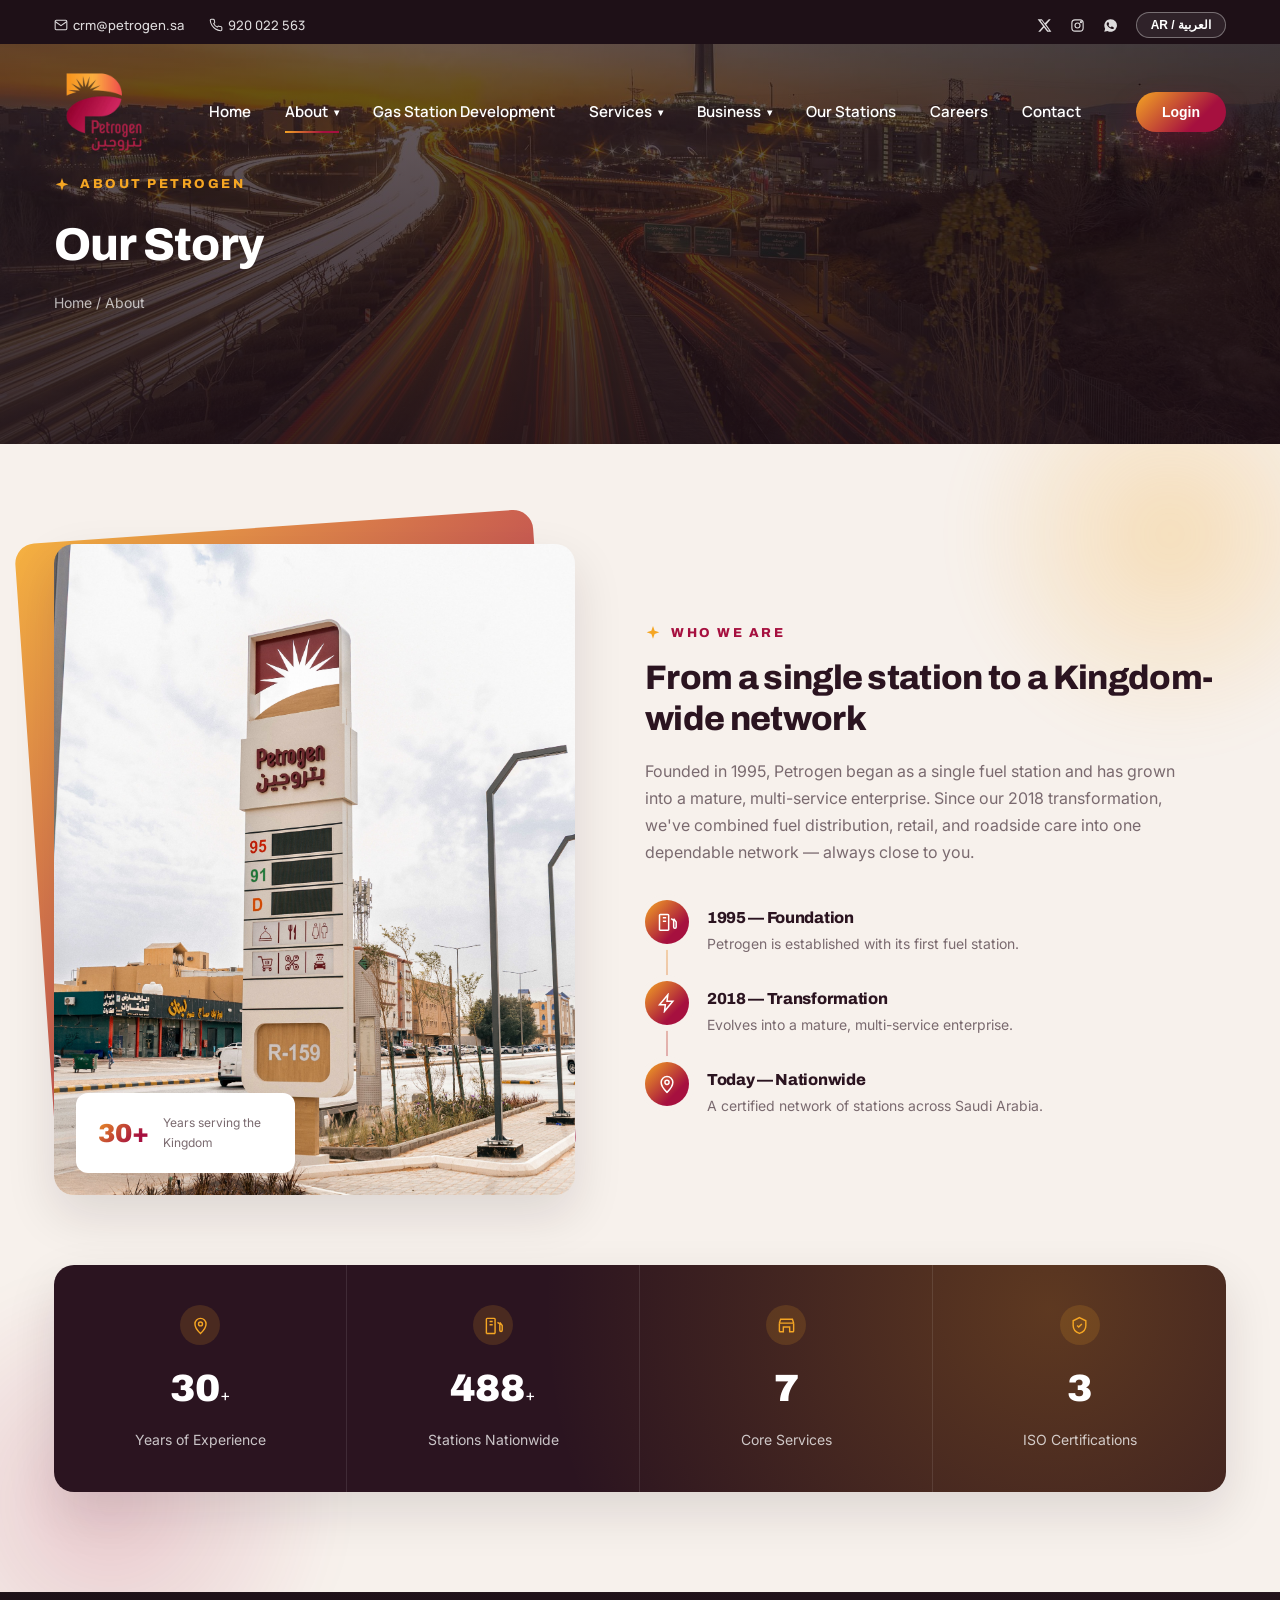
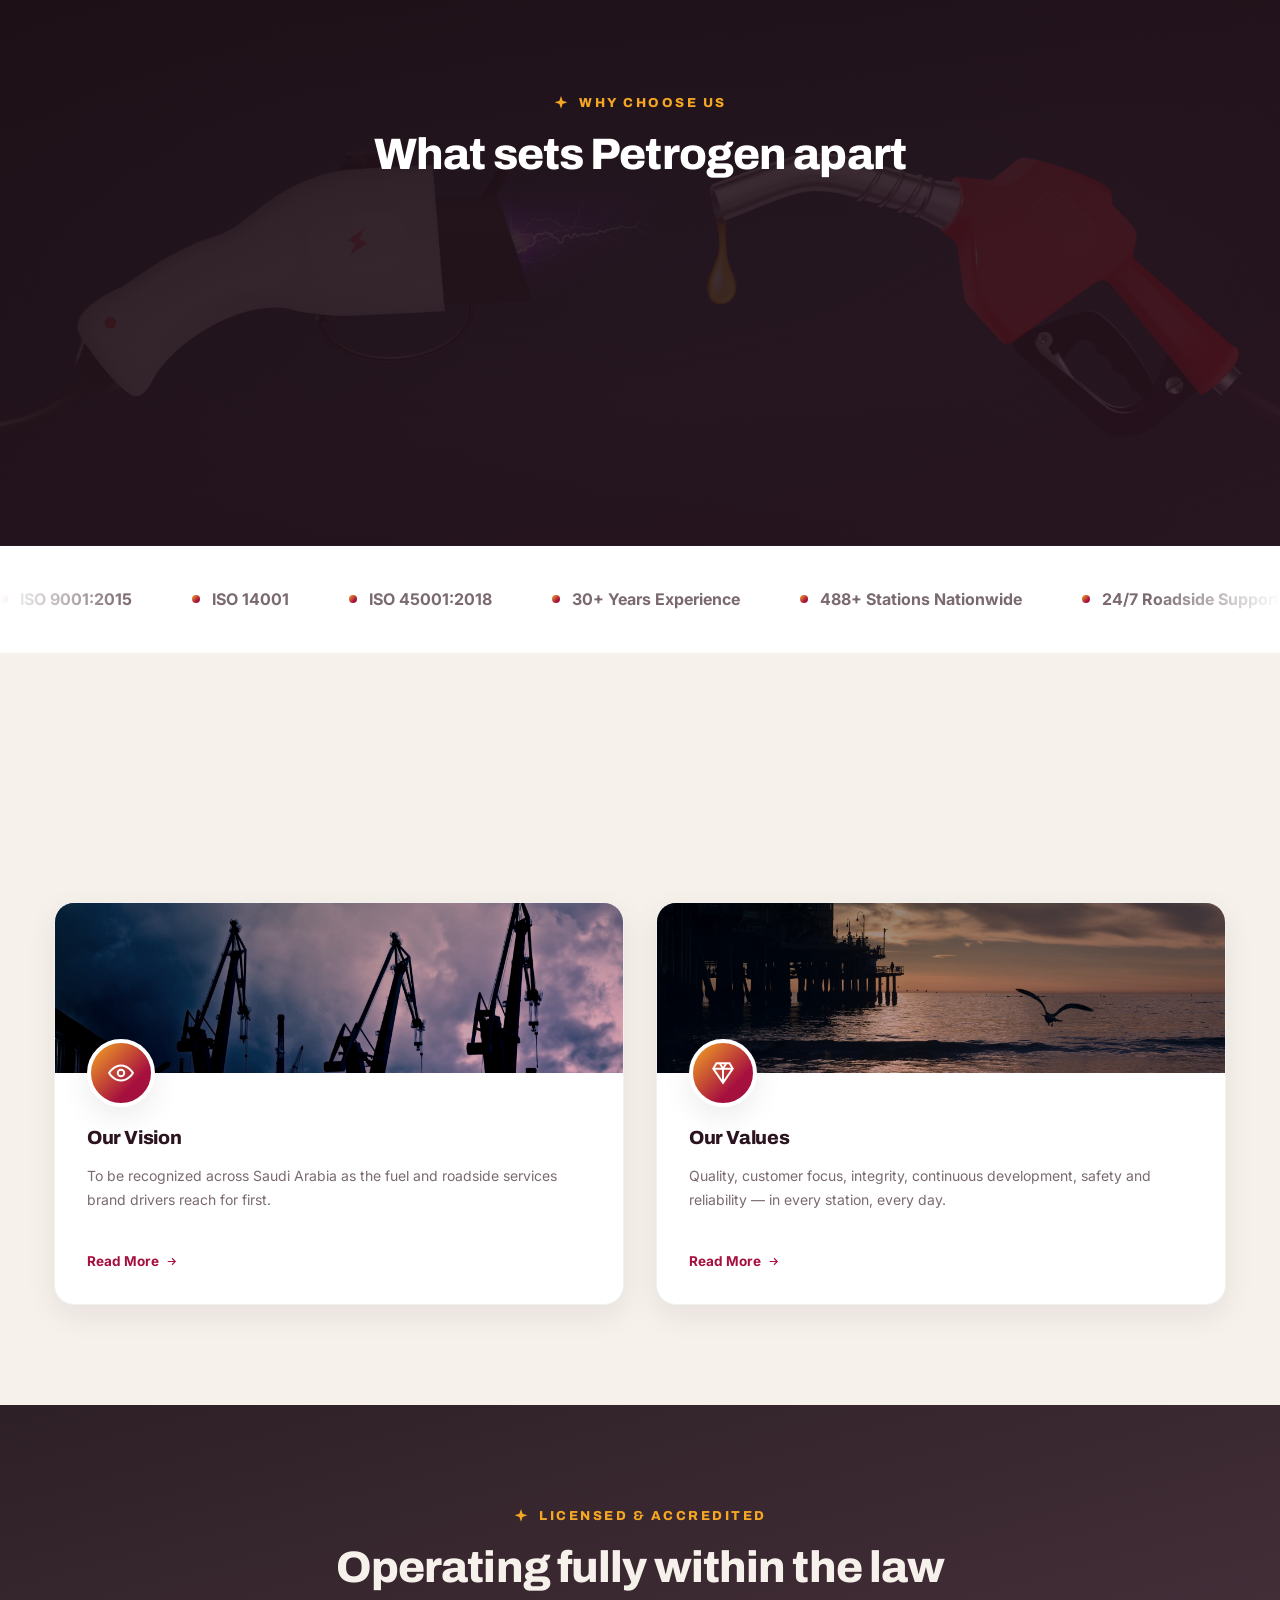
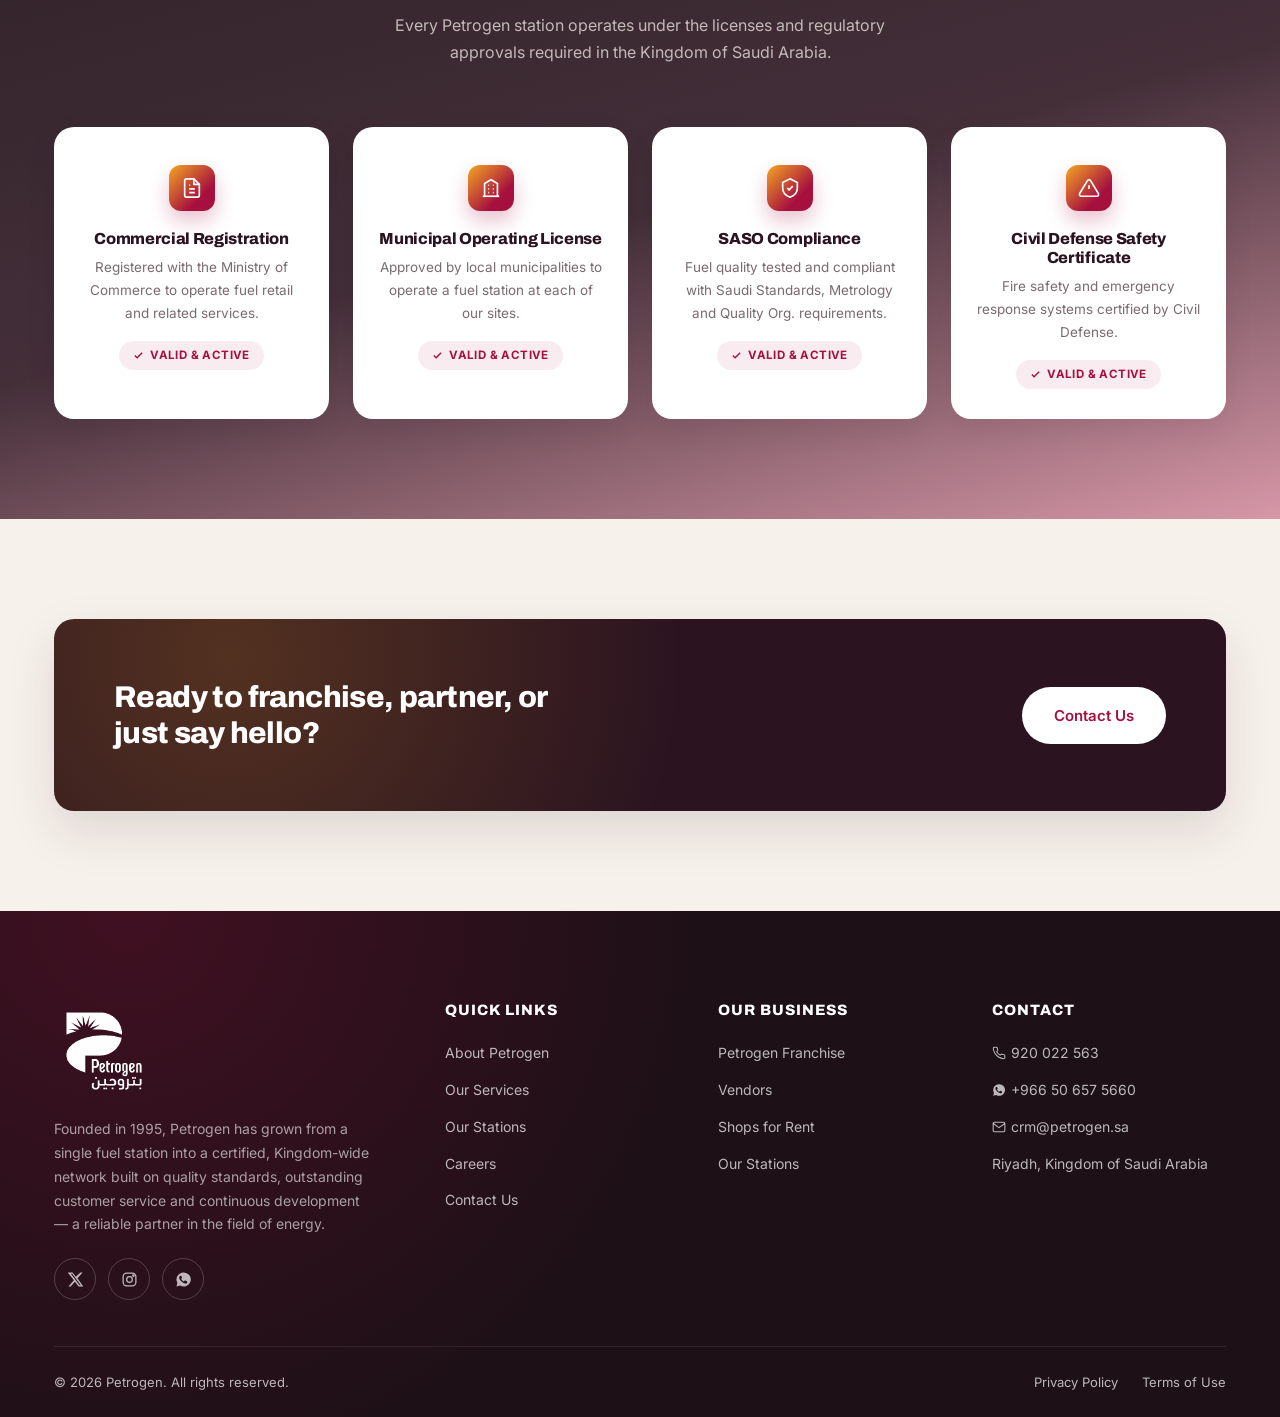
==== commit 4be22103: "Add files via upload" ====
--- a/about.html
+++ b/about.html
@@ -6,7 +6,7 @@
 <title>About Us | Petrogen</title>
 <link rel="preconnect" href="https://fonts.googleapis.com">
 <link rel="preconnect" href="https://fonts.gstatic.com" crossorigin>
-<link href="https://fonts.googleapis.com/css2?family=Inter:wght@400;500;600&family=Archivo:wght@700;800;900&family=Manrope:wght@500;600;700;800&display=swap" rel="stylesheet">
+<link href="https://fonts.googleapis.com/css2?family=Inter:wght@400;500;600&family=Archivo:wght@700;800;900&family=Manrope:wght@500;600;700;800&family=Tajawal:wght@400;500;700;800;900&display=swap" rel="stylesheet">
 <link rel="stylesheet" href="style.css">
 </head>
 <body>
--- a/style.css
+++ b/style.css
@@ -418,22 +418,38 @@
   transform: rotate(180deg);
 }
 
-/* Dropdown submenu (desktop: floating panel on hover) */
+/* Dropdown "mega-menu" submenu (desktop: floating panel on hover) —
+   a two-column grid of icon + title + short description, rather
+   than a plain vertical list of text links. */
 .dropdown {
   position: absolute;
   top: 100%;
   left: 0;
-  margin-top: 12px;
-  min-width: 250px;
+  margin-top: 16px;
+  width: 480px;
+  display: grid;
+  grid-template-columns: repeat(2, 1fr);
+  gap: 2px;
   background: var(--white);
-  border-radius: var(--radius-sm);
+  border-radius: var(--radius);
   box-shadow: var(--shadow);
-  padding: 10px;
+  padding: 16px 14px 14px;
   opacity: 0;
   visibility: hidden;
   transform: translateY(12px);
   transition: opacity 0.3s var(--ease), transform 0.3s var(--ease), visibility 0.3s;
   z-index: 20;
+  overflow: hidden;
+}
+
+.dropdown::before {
+  content: "";
+  position: absolute;
+  top: 0;
+  left: 0;
+  right: 0;
+  height: 4px;
+  background: var(--gradient);
 }
 
 .nav-item.has-dropdown:hover .dropdown,
@@ -443,20 +459,59 @@
   transform: none;
 }
 
+.dropdown li {
+  grid-column: span 1;
+}
+
 .dropdown a {
-  display: block;
-  padding: 11px 16px;
-  border-radius: 8px;
-  font-size: 14px;
-  font-weight: 500;
-  color: var(--dark-soft);
-  transition: background 0.25s ease, color 0.25s ease, padding-left 0.25s ease;
+  display: flex;
+  align-items: flex-start;
+  gap: 12px;
+  padding: 12px;
+  border-radius: 12px;
+  transition: background 0.25s ease;
 }
 
 .dropdown a:hover {
   background: var(--cream);
+}
+
+.dropdown-icon {
+  width: 36px;
+  height: 36px;
+  flex-shrink: 0;
+  border-radius: 10px;
+  background: var(--gradient);
+  color: var(--white);
+  display: flex;
+  align-items: center;
+  justify-content: center;
+}
+
+.dropdown-icon svg {
+  width: 17px;
+  height: 17px;
+}
+
+.dropdown-text strong {
+  display: block;
+  font-size: 13.5px;
+  font-weight: 700;
+  color: var(--dark-soft);
+  margin-bottom: 2px;
+  transition: color 0.25s ease;
+}
+
+.dropdown-text small {
+  display: block;
+  font-size: 11.5px;
+  font-weight: 500;
+  color: var(--muted);
+  line-height: 1.35;
+}
+
+.dropdown a:hover .dropdown-text strong {
   color: var(--crimson);
-  padding-left: 20px;
 }
 
 /* Header right side */
@@ -702,6 +757,23 @@
   border-right: none;
 }
 
+.trust-icon {
+  width: 40px;
+  height: 40px;
+  margin: 0 auto 12px auto;
+  border-radius: 50%;
+  background: rgba(166, 16, 63, 0.08);
+  color: var(--crimson);
+  display: flex;
+  align-items: center;
+  justify-content: center;
+}
+
+.trust-icon svg {
+  width: 19px;
+  height: 19px;
+}
+
 .trust-num {
   font-family: 'Archivo', 'Inter', sans-serif;
   font-size: 32px;
@@ -736,6 +808,12 @@
   width: 100%;
   height: 100%;
   object-fit: cover;
+  animation: pageHeroZoom 18s ease-in-out infinite alternate;
+}
+
+@keyframes pageHeroZoom {
+  from { transform: scale(1); }
+  to { transform: scale(1.1); }
 }
 
 .page-hero .hero-overlay {
@@ -771,30 +849,60 @@
    ABOUT PAGE — timeline
    ========================================================== */
 .timeline {
+  position: relative;
   margin-top: 34px;
   display: flex;
   flex-direction: column;
-  gap: 22px;
+  gap: 26px;
+}
+
+/* connecting line running through the icon circles */
+.timeline::before {
+  content: "";
+  position: absolute;
+  top: 22px;
+  bottom: 22px;
+  left: 21px;
+  width: 2px;
+  background: linear-gradient(180deg, var(--gold), var(--crimson));
+  opacity: 0.35;
+}
+
+html[dir="rtl"] .timeline::before {
+  left: auto;
+  right: 21px;
 }
 
 .timeline-item {
+  position: relative;
   display: flex;
   gap: 18px;
 }
 
 .timeline-dot {
-  width: 14px;
-  height: 14px;
+  position: relative;
+  z-index: 1;
+  width: 44px;
+  height: 44px;
   border-radius: 50%;
   background: var(--gradient);
+  color: var(--white);
   flex-shrink: 0;
-  margin-top: 6px;
-  box-shadow: 0 0 0 5px rgba(166, 16, 63, 0.12);
+  display: flex;
+  align-items: center;
+  justify-content: center;
+  box-shadow: 0 0 0 6px var(--cream);
+}
+
+.timeline-dot svg {
+  width: 20px;
+  height: 20px;
 }
 
 .timeline-item h4 {
   font-size: 16px;
   margin-bottom: 4px;
+  padding-top: 8px;
 }
 
 .timeline-item p {
@@ -835,6 +943,388 @@
 .check-icon svg {
   width: 13px;
   height: 13px;
+}
+
+/* ==========================================================
+   NUMBERED PROCESS STEPS (Franchise "how it works")
+   ========================================================== */
+.steps-grid {
+  display: grid;
+  grid-template-columns: repeat(4, 1fr);
+  gap: 26px;
+  counter-reset: step;
+}
+
+.step-card {
+  position: relative;
+  background: var(--white);
+  border-radius: var(--radius);
+  padding: 34px 26px 28px;
+  box-shadow: var(--shadow-soft);
+  transition: transform 0.4s var(--ease), box-shadow 0.4s var(--ease);
+}
+
+.step-card:hover {
+  transform: translateY(-8px);
+  box-shadow: var(--shadow);
+}
+
+.step-card::before {
+  counter-increment: step;
+  content: counter(step);
+  position: absolute;
+  top: -18px;
+  left: 26px;
+  width: 38px;
+  height: 38px;
+  border-radius: 50%;
+  background: var(--gradient);
+  color: var(--white);
+  display: flex;
+  align-items: center;
+  justify-content: center;
+  font-family: 'Archivo', 'Inter', sans-serif;
+  font-weight: 800;
+  font-size: 15px;
+  box-shadow: var(--shadow-soft);
+}
+
+.step-card h3 {
+  margin: 14px 0 8px;
+  font-size: 17px;
+}
+
+.step-card p {
+  font-size: 14px;
+  color: var(--muted);
+}
+
+/* ==========================================================
+   JOB LISTINGS (Careers page)
+   ========================================================== */
+.job-list {
+  display: flex;
+  flex-direction: column;
+  gap: 18px;
+}
+
+.job-item {
+  background: var(--white);
+  border-radius: var(--radius);
+  padding: 28px 32px;
+  display: flex;
+  align-items: center;
+  justify-content: space-between;
+  gap: 20px;
+  flex-wrap: wrap;
+  box-shadow: var(--shadow-soft);
+  transition: transform 0.35s var(--ease), box-shadow 0.35s var(--ease);
+}
+
+.job-item:hover {
+  transform: translateY(-4px);
+  box-shadow: var(--shadow);
+}
+
+.job-item h3 {
+  font-size: 17px;
+  margin-bottom: 8px;
+}
+
+.job-meta {
+  display: flex;
+  gap: 16px;
+  flex-wrap: wrap;
+  font-size: 13.5px;
+  color: var(--muted);
+}
+
+.job-meta span {
+  display: flex;
+  align-items: center;
+  gap: 6px;
+}
+
+.job-meta svg {
+  width: 14px;
+  height: 14px;
+  color: var(--crimson);
+}
+
+/* ==========================================================
+   TWO-COLUMN FEATURE SPLIT (used on Services / Franchise pages)
+   ========================================================== */
+.feature-split {
+  display: grid;
+  grid-template-columns: 1fr 1fr;
+  gap: 60px;
+  align-items: center;
+}
+
+.feature-split.reverse .feature-media {
+  order: 2;
+}
+
+.feature-media {
+  position: relative;
+  aspect-ratio: 4 / 3;
+  border-radius: var(--radius);
+  overflow: hidden;
+  box-shadow: var(--shadow);
+}
+
+.feature-media img {
+  width: 100%;
+  height: 100%;
+  object-fit: cover;
+}
+
+/* Optional wrapper around .feature-media that adds a rotated
+   gradient shape peeking out behind the photo, for extra color. */
+.feature-media-wrap {
+  position: relative;
+}
+
+.feature-media-wrap::before {
+  content: "";
+  position: absolute;
+  inset: -16px -16px 16px 16px;
+  background: var(--gradient);
+  border-radius: var(--radius);
+  transform: rotate(3deg);
+  z-index: 0;
+  opacity: 0.9;
+}
+
+.feature-media-wrap .feature-media {
+  position: relative;
+  z-index: 1;
+}
+
+/* A compact icon + title + text row, stacked into a list —
+   used inside a feature-split's text column. */
+.pillar-list {
+  display: flex;
+  flex-direction: column;
+  gap: 26px;
+  margin-top: 30px;
+}
+
+.pillar-row {
+  display: flex;
+  gap: 18px;
+  align-items: flex-start;
+}
+
+.pillar-icon {
+  width: 46px;
+  height: 46px;
+  border-radius: 12px;
+  flex: none;
+  background: var(--gradient);
+  color: var(--white);
+  display: flex;
+  align-items: center;
+  justify-content: center;
+  box-shadow: 0 10px 20px rgba(166, 16, 63, 0.25);
+}
+
+.pillar-icon svg {
+  width: 22px;
+  height: 22px;
+}
+
+.pillar-row h3 {
+  font-size: 17px;
+  margin-bottom: 4px;
+}
+
+.pillar-row p {
+  font-size: 14px;
+  color: var(--muted);
+  margin: 0;
+}
+
+/* Force a 2-column grid for steps-grid when it's nested inside a
+   feature-split's half-width text column, regardless of viewport. */
+.feature-split .steps-grid {
+  grid-template-columns: repeat(2, 1fr);
+  gap: 20px;
+  margin-top: 34px;
+}
+
+.feature-split .step-card {
+  padding: 28px 20px 22px;
+}
+
+/* ==========================================================
+   ALL STATIONS — live map page
+   ========================================================== */
+.map-toolbar {
+  display: flex;
+  gap: 16px;
+  flex-wrap: wrap;
+  align-items: center;
+  justify-content: space-between;
+  margin-bottom: 24px;
+}
+
+.map-toolbar-filters {
+  display: flex;
+  gap: 12px;
+  flex-wrap: wrap;
+  flex: 1 1 auto;
+}
+
+.map-toolbar-filters input,
+.map-toolbar-filters select {
+  padding: 13px 18px;
+  border: 1.5px solid #e7ddd6;
+  border-radius: 999px;
+  font-family: inherit;
+  font-size: 14px;
+  background: var(--white);
+  transition: border-color 0.3s ease;
+}
+
+.map-toolbar-filters input {
+  flex: 1 1 260px;
+}
+
+.map-toolbar-filters input:focus,
+.map-toolbar-filters select:focus {
+  outline: none;
+  border-color: var(--crimson);
+}
+
+.map-count {
+  font-size: 13.5px;
+  font-weight: 700;
+  color: var(--crimson);
+  white-space: nowrap;
+}
+
+.stations-map {
+  width: 100%;
+  height: 620px;
+  border-radius: var(--radius);
+  overflow: hidden;
+  box-shadow: var(--shadow);
+  background: var(--cream);
+}
+
+/* Custom branded pin (crimson teardrop + logo), built with plain CSS
+   rather than an image, using the classic rotated-square pin trick */
+.petrogen-pin {
+  width: 34px;
+  height: 34px;
+  position: relative;
+}
+
+.petrogen-pin .pin-drop {
+  position: absolute;
+  inset: 0;
+  transform: rotate(-45deg);
+  border-radius: 50% 50% 50% 0;
+  background: var(--gradient);
+  box-shadow: 0 4px 10px rgba(30, 16, 23, 0.45);
+  border: 2px solid var(--white);
+}
+
+.petrogen-pin .pin-logo {
+  position: absolute;
+  top: 4px;
+  left: 4px;
+  width: 22px;
+  height: 22px;
+  border-radius: 50%;
+  background: var(--white);
+  display: flex;
+  align-items: center;
+  justify-content: center;
+  overflow: hidden;
+  box-shadow: inset 0 0 0 1px rgba(30, 16, 23, 0.08);
+}
+
+.petrogen-pin .pin-logo img {
+  width: 88%;
+  height: 88%;
+  object-fit: contain;
+}
+
+/* Cluster bubbles, restyled to match the brand instead of Leaflet's default yellow/green */
+.petrogen-cluster {
+  width: 44px;
+  height: 44px;
+  border-radius: 50%;
+  background: var(--gradient);
+  border: 3px solid var(--white);
+  box-shadow: var(--shadow-soft);
+  color: var(--white);
+  display: flex;
+  align-items: center;
+  justify-content: center;
+  font-family: 'Archivo', 'Inter', sans-serif;
+  font-weight: 800;
+  font-size: 14px;
+}
+
+.leaflet-popup-content-wrapper {
+  border-radius: var(--radius-sm);
+}
+
+.station-popup h4 {
+  font-size: 15px;
+  margin-bottom: 4px;
+}
+
+.station-popup .station-city {
+  font-size: 12.5px;
+  color: var(--crimson);
+  font-weight: 700;
+  text-transform: uppercase;
+  letter-spacing: 0.5px;
+  margin-bottom: 6px;
+  display: block;
+}
+
+.station-popup p {
+  font-size: 13px;
+  color: var(--muted);
+  margin: 2px 0;
+}
+
+.station-popup .station-type {
+  display: inline-block;
+  margin-top: 8px;
+  padding: 4px 10px;
+  border-radius: 999px;
+  background: rgba(245, 166, 35, 0.15);
+  color: var(--crimson);
+  font-size: 11px;
+  font-weight: 700;
+}
+
+.station-directions {
+  display: flex;
+  align-items: center;
+  gap: 6px;
+  margin-top: 12px;
+  padding-top: 12px;
+  border-top: 1px solid rgba(30, 16, 23, 0.08);
+  color: var(--crimson);
+  font-size: 12.5px;
+  font-weight: 700;
+}
+
+.station-directions svg {
+  width: 13px;
+  height: 13px;
+  transition: transform 0.25s ease;
+}
+
+.station-directions:hover svg {
+  transform: translateX(3px);
 }
 
 /* ==========================================================
@@ -956,6 +1446,45 @@
 /* ==========================================================
    ABOUT + STATS
    ========================================================== */
+
+/* Decorative blurred color blobs behind the About story section,
+   the same "aurora" technique used on the Certifications section,
+   just softer — adds color and depth without a full photo. */
+.story-section {
+  position: relative;
+  overflow: hidden;
+}
+
+.story-section::before,
+.story-section::after {
+  content: "";
+  position: absolute;
+  border-radius: 50%;
+  filter: blur(20px);
+  z-index: 0;
+}
+
+.story-section::before {
+  top: -120px;
+  right: -100px;
+  width: 420px;
+  height: 420px;
+  background: radial-gradient(circle, rgba(245, 166, 35, 0.25), transparent 70%);
+}
+
+.story-section::after {
+  bottom: -140px;
+  left: -120px;
+  width: 460px;
+  height: 460px;
+  background: radial-gradient(circle, rgba(166, 16, 63, 0.18), transparent 70%);
+}
+
+.story-section .wrapper {
+  position: relative;
+  z-index: 1;
+}
+
 .about-grid {
   display: flex;
   align-items: center;
@@ -964,9 +1493,26 @@
   margin-bottom: 70px;
 }
 
+.about-image-wrap {
+  position: relative;
+  flex: 1 1 380px;
+}
+
+/* a rotated color shape peeking out from behind the photo */
+.about-image-wrap::before {
+  content: "";
+  position: absolute;
+  inset: -18px 20px 20px -18px;
+  background: var(--gradient);
+  border-radius: var(--radius);
+  transform: rotate(-4deg);
+  z-index: 0;
+  opacity: 0.85;
+}
+
 .about-image {
-  flex: 1 1 380px;
-  position: relative;
+  position: relative;
+  z-index: 1;
   border-radius: var(--radius);
   overflow: hidden;
   box-shadow: var(--shadow);
@@ -1034,6 +1580,23 @@
 
 .stat:last-child {
   border-right: none;
+}
+
+.stat-icon {
+  width: 40px;
+  height: 40px;
+  margin: 0 auto 12px auto;
+  border-radius: 50%;
+  background: rgba(245, 166, 35, 0.15);
+  color: var(--gold);
+  display: flex;
+  align-items: center;
+  justify-content: center;
+}
+
+.stat-icon svg {
+  width: 19px;
+  height: 19px;
 }
 
 .stat-num {
@@ -1184,12 +1747,28 @@
 }
 
 .feature-card {
+  position: relative;
   background: var(--white);
   border-radius: var(--radius);
-  padding: 34px 26px;
+  padding: 38px 26px 30px;
   box-shadow: var(--shadow-soft);
+  overflow: hidden;
   transition: transform 0.4s var(--ease), box-shadow 0.4s var(--ease);
   text-align: center;
+}
+
+/* animated accent bar that slides in on hover */
+.feature-card::before {
+  content: "";
+  position: absolute;
+  top: 0;
+  left: 0;
+  right: 0;
+  height: 4px;
+  background: var(--gradient);
+  transform: scaleX(0);
+  transform-origin: left;
+  transition: transform 0.4s var(--ease);
 }
 
 .feature-card:hover {
@@ -1197,10 +1776,40 @@
   box-shadow: var(--shadow);
 }
 
+.feature-card:hover::before {
+  transform: scaleX(1);
+}
+
 .feature-card .service-icon {
-  background: linear-gradient(135deg, rgba(245, 166, 35, 0.15), rgba(166, 16, 63, 0.15));
+  background: var(--gradient);
+  color: var(--white);
+  margin: 0 auto 18px auto;
+  box-shadow: 0 10px 20px rgba(166, 16, 63, 0.25);
+  transition: transform 0.4s var(--ease);
+}
+
+.feature-card:hover .service-icon {
+  transform: scale(1.08) rotate(-4deg);
+}
+
+.feature-status {
+  display: inline-flex;
+  align-items: center;
+  gap: 6px;
+  margin-top: 16px;
+  padding: 5px 14px;
+  border-radius: 999px;
+  background: rgba(166, 16, 63, 0.08);
   color: var(--crimson);
-  margin: 0 auto 16px auto;
+  font-size: 11.5px;
+  font-weight: 700;
+  text-transform: uppercase;
+  letter-spacing: 0.4px;
+}
+
+.feature-status svg {
+  width: 11px;
+  height: 11px;
 }
 
 .feature-card h3 {
@@ -1211,6 +1820,34 @@
 .feature-card p {
   font-size: 13.5px;
   color: var(--muted);
+}
+
+.card-link {
+  display: inline-flex;
+  align-items: center;
+  gap: 6px;
+  margin-top: 16px;
+  color: var(--crimson);
+  font-weight: 700;
+  font-size: 13.5px;
+}
+
+.card-link svg {
+  width: 13px;
+  height: 13px;
+  transition: transform 0.25s ease;
+}
+
+.card-link:hover svg {
+  transform: translateX(4px);
+}
+
+html[dir="rtl"] .card-link svg {
+  transform: scaleX(-1);
+}
+
+html[dir="rtl"] .card-link:hover svg {
+  transform: scaleX(-1) translateX(4px);
 }
 
 /* ==========================================================
@@ -1399,36 +2036,97 @@
    ========================================================== */
 .cert-section {
   position: relative;
-  background: linear-gradient(135deg, #FBE3B8 0%, #F7CFC9 45%, #EFC2D6 100%);
   overflow: hidden;
-}
-
-.cert-section::before,
-.cert-section::after {
+  /* A fixed background photo — it stays put while the page scrolls
+     over it (a simple parallax effect). Two layers: your real photo
+     on top, a stock photo underneath as an automatic fallback if
+     the local file isn't there yet — whichever one actually loads
+     is what shows. */
+  background-image: url('images/cert-section-bg.jpg'), url('https://picsum.photos/seed/petrogen-cert-bg/1920/1080');
+  background-size: cover, cover;
+  background-position: center, center;
+  background-repeat: no-repeat, no-repeat;
+  background-attachment: fixed, fixed;
+}
+
+/* A dark, brand-toned veil over the fixed photo — the road shows
+   through as a moody, low-key backdrop instead of a bright wash. */
+.cert-section::before {
   content: "";
   position: absolute;
-  border-radius: 50%;
-  filter: blur(18px);
+  inset: 0;
+  background: linear-gradient(165deg, rgba(30, 16, 23, 0.93) 0%, rgba(43, 20, 32, 0.88) 55%, rgba(166, 16, 63, 0.4) 100%);
   z-index: 0;
 }
 
-.cert-section::before {
-  top: -180px;
-  left: -140px;
-  width: 560px;
-  height: 560px;
-  background: radial-gradient(circle, rgba(245, 166, 35, 0.75), transparent 72%);
-}
-
-.cert-section::after {
-  bottom: -200px;
-  right: -160px;
-  width: 620px;
-  height: 620px;
-  background: radial-gradient(circle, rgba(166, 16, 63, 0.65), transparent 72%);
-}
+/* Light text on the now-dark section background */
+.cert-section .eyebrow { color: var(--gold); }
+.cert-section .section-head h2 { color: var(--cream); }
+.cert-section .section-text { color: rgba(247, 241, 236, 0.72); }
 
 .cert-section .wrapper {
+  position: relative;
+  z-index: 1;
+}
+
+/* ==========================================================
+   PROCESS SECTION — same fixed dark-photo treatment as the
+   Home page's Certified Quality section
+   ========================================================== */
+.process-section {
+  position: relative;
+  overflow: hidden;
+  background-image: url('images/gsd-process-bg.jpg'), url('https://picsum.photos/seed/petrogen-process-bg/1920/1080');
+  background-size: cover, cover;
+  background-position: center, center;
+  background-repeat: no-repeat, no-repeat;
+  background-attachment: fixed, fixed;
+}
+
+.process-section::before {
+  content: "";
+  position: absolute;
+  inset: 0;
+  background: linear-gradient(165deg, rgba(30, 16, 23, 0.93) 0%, rgba(43, 20, 32, 0.88) 55%, rgba(166, 16, 63, 0.4) 100%);
+  z-index: 0;
+}
+
+.process-section .eyebrow { color: var(--gold); }
+.process-section .section-head h2 { color: var(--cream); }
+.process-section .section-text { color: rgba(247, 241, 236, 0.72); }
+
+.process-section .wrapper {
+  position: relative;
+  z-index: 1;
+}
+
+/* ==========================================================
+   LICENSES SECTION (About page) — same fixed dark-photo
+   treatment as the Certified Quality / Our Process sections
+   ========================================================== */
+.licenses-section {
+  position: relative;
+  overflow: hidden;
+  background-image: url('images/about-licenses-bg.jpg'), url('https://picsum.photos/seed/petrogen-licenses-bg/1920/1080');
+  background-size: cover, cover;
+  background-position: center, center;
+  background-repeat: no-repeat, no-repeat;
+  background-attachment: fixed, fixed;
+}
+
+.licenses-section::before {
+  content: "";
+  position: absolute;
+  inset: 0;
+  background: linear-gradient(165deg, rgba(30, 16, 23, 0.93) 0%, rgba(43, 20, 32, 0.88) 55%, rgba(166, 16, 63, 0.4) 100%);
+  z-index: 0;
+}
+
+.licenses-section .eyebrow { color: var(--gold); }
+.licenses-section .section-head h2 { color: var(--cream); }
+.licenses-section .section-text { color: rgba(247, 241, 236, 0.72); }
+
+.licenses-section .wrapper {
   position: relative;
   z-index: 1;
 }
@@ -1458,13 +2156,26 @@
 .cert-photo {
   position: relative;
   height: 170px;
+  overflow: hidden;
 }
 
 .cert-photo img {
   width: 100%;
   height: 100%;
   object-fit: cover;
+  filter: saturate(0.75) contrast(1.05);
   transition: transform 0.6s var(--ease);
+}
+
+/* A brand-colored duotone wash over the photo — ties any stock
+   photo back to the crimson/gold palette instead of showing its
+   own (often unrelated) colors at full strength. */
+.cert-photo::after {
+  content: "";
+  position: absolute;
+  inset: 0;
+  background: linear-gradient(160deg, rgba(30, 16, 23, 0.55), rgba(166, 16, 63, 0.35));
+  mix-blend-mode: multiply;
 }
 
 .cert-card:hover .cert-photo img {
@@ -1891,12 +2602,25 @@
 .cert-grid .reveal:nth-child(1) { transition-delay: 0s; }
 .cert-grid .reveal:nth-child(2) { transition-delay: 0.15s; }
 .cert-grid .reveal:nth-child(3) { transition-delay: 0.3s; }
+.feature-grid .reveal:nth-child(1) { transition-delay: 0s; }
+.feature-grid .reveal:nth-child(2) { transition-delay: 0.1s; }
+.feature-grid .reveal:nth-child(3) { transition-delay: 0.2s; }
+.feature-grid .reveal:nth-child(4) { transition-delay: 0.3s; }
 
 /* ==========================================================
    ARABIC / RTL SUPPORT
    ========================================================== */
 html[dir="rtl"] body {
   text-align: right;
+}
+
+/* Sakkal Majalla for all Arabic text. It's not a web font — no CDN
+   hosts it — so this relies on it being installed locally (it ships
+   with Windows/Office), with Arabic-capable fallbacks for visitors
+   who don't have it. Wildcard + !important so it wins over every
+   font-family rule in this file, without editing each one. */
+html[dir="rtl"] * {
+  font-family: 'Sakkal Majalla', 'Traditional Arabic', 'Simplified Arabic', Tahoma, sans-serif !important;
 }
 
 html[dir="rtl"] .top-bar-left a {
@@ -1910,11 +2634,19 @@
 @media (max-width: 1024px) {
   .services-grid,
   .feature-grid,
-  .cert-grid {
+  .cert-grid,
+  .steps-grid {
     grid-template-columns: repeat(2, 1fr);
   }
   .footer-grid {
     grid-template-columns: 1fr 1fr;
+  }
+  .feature-split,
+  .feature-split.reverse {
+    grid-template-columns: 1fr;
+  }
+  .feature-split.reverse .feature-media {
+    order: 0;
   }
 }
 
@@ -1968,7 +2700,8 @@
     color: var(--white);
     font-size: 17px;
   }
-  /* On mobile the submenu is just a plain indented list, always visible */
+  /* On mobile the submenu collapses to a single column, still with
+     icons, indented under its parent item and always in the flow */
   .dropdown {
     position: static;
     opacity: 1;
@@ -1976,22 +2709,43 @@
     transform: none;
     box-shadow: none;
     background: transparent;
-    padding: 6px 0 0 16px;
+    width: 100%;
+    display: none;
+    grid-template-columns: 1fr;
+    gap: 4px;
+    padding: 10px 0 0 16px;
     margin-top: 6px;
+  }
+  .dropdown::before {
     display: none;
   }
   .nav-item.has-dropdown.is-open .dropdown {
-    display: block;
+    display: grid;
   }
   .dropdown a {
-    color: rgba(255, 255, 255, 0.75);
-    font-size: 14.5px;
     padding: 8px 0;
   }
   .dropdown a:hover {
     background: transparent;
+  }
+  .dropdown-icon {
+    width: 30px;
+    height: 30px;
+    background: rgba(255, 255, 255, 0.1);
+  }
+  .dropdown-icon svg {
+    width: 14px;
+    height: 14px;
+  }
+  .dropdown-text strong {
+    color: rgba(255, 255, 255, 0.9);
+    font-size: 14px;
+  }
+  .dropdown a:hover .dropdown-text strong {
     color: var(--gold);
-    padding-left: 6px;
+  }
+  .dropdown-text small {
+    color: rgba(255, 255, 255, 0.5);
   }
   .menu-toggle {
     display: flex;
@@ -2001,8 +2755,21 @@
   }
   .services-grid,
   .feature-grid,
-  .cert-grid {
+  .cert-grid,
+  .steps-grid,
+  .feature-split .steps-grid {
     grid-template-columns: 1fr;
+  }
+  .job-item {
+    flex-direction: column;
+    align-items: flex-start;
+  }
+  .stations-map {
+    height: 440px;
+  }
+  .map-toolbar {
+    flex-direction: column;
+    align-items: stretch;
   }
   .gallery-grid {
     grid-template-columns: 1fr 1fr;
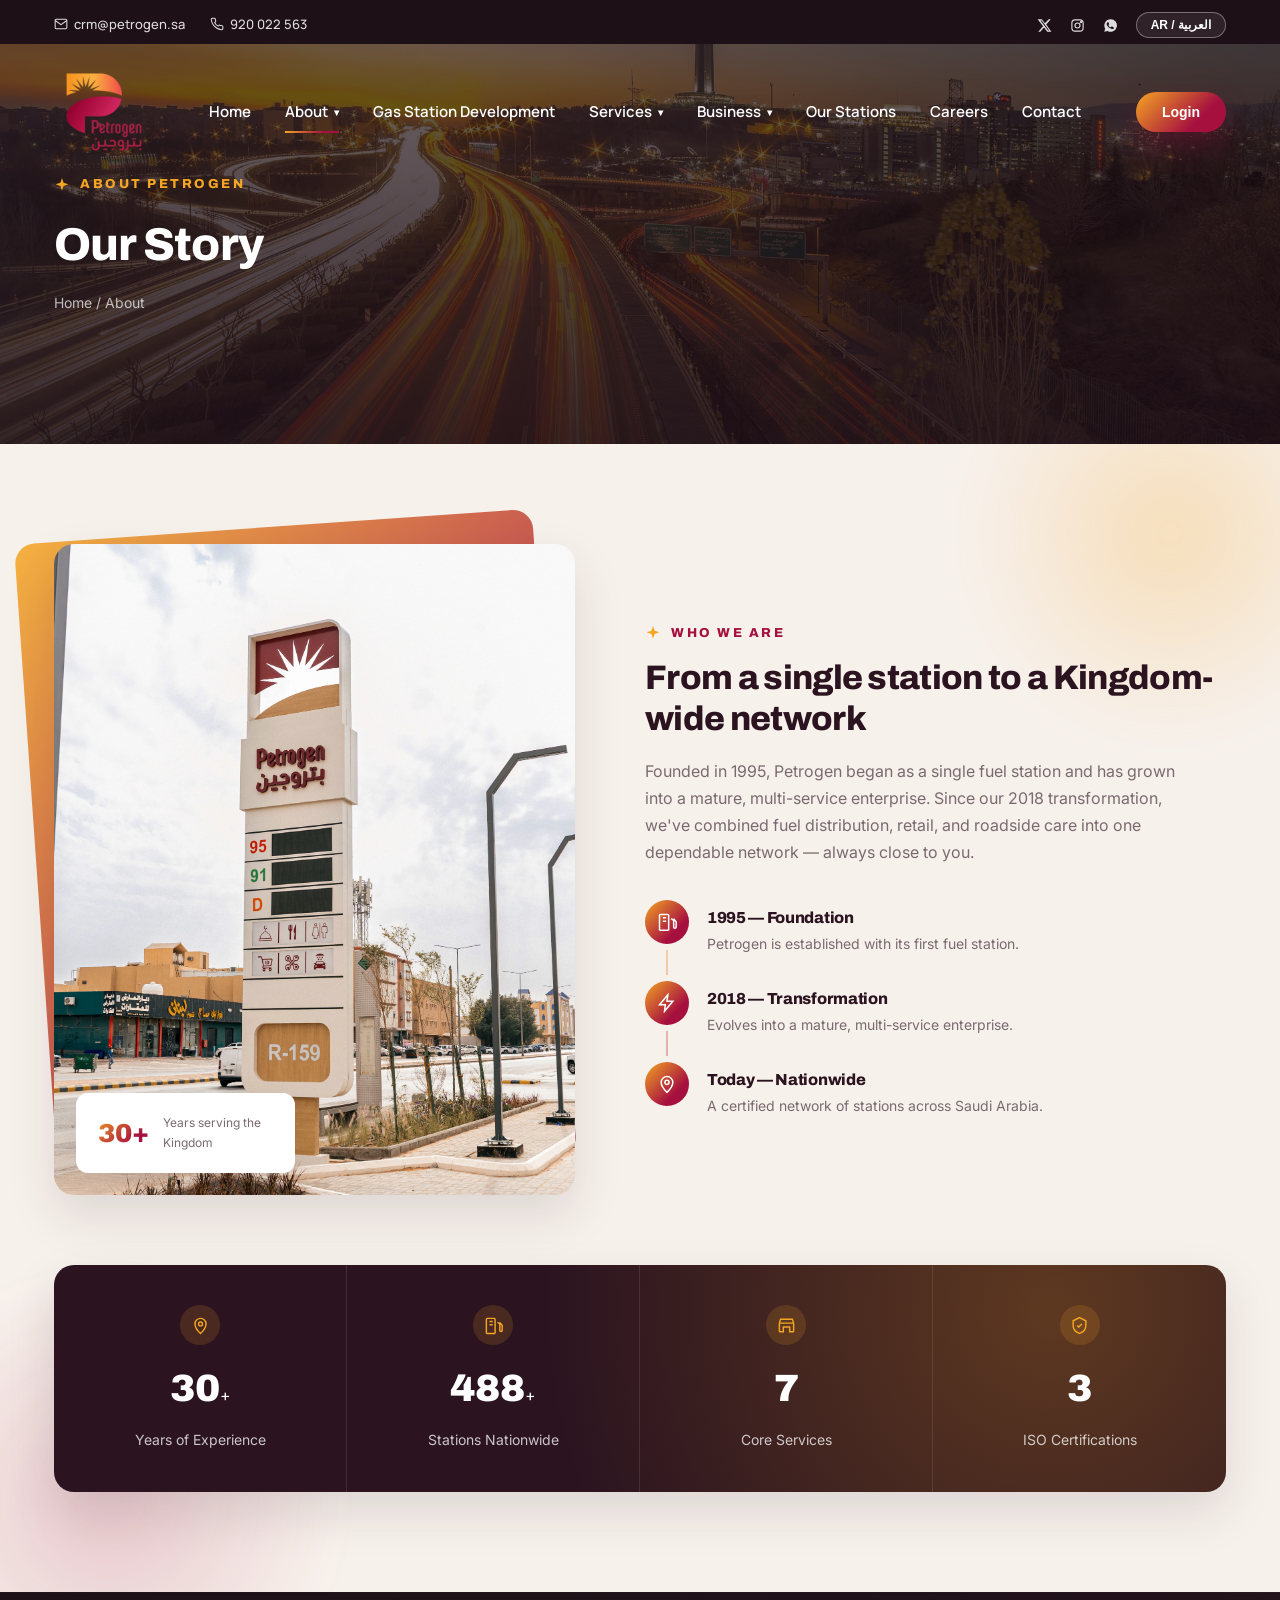
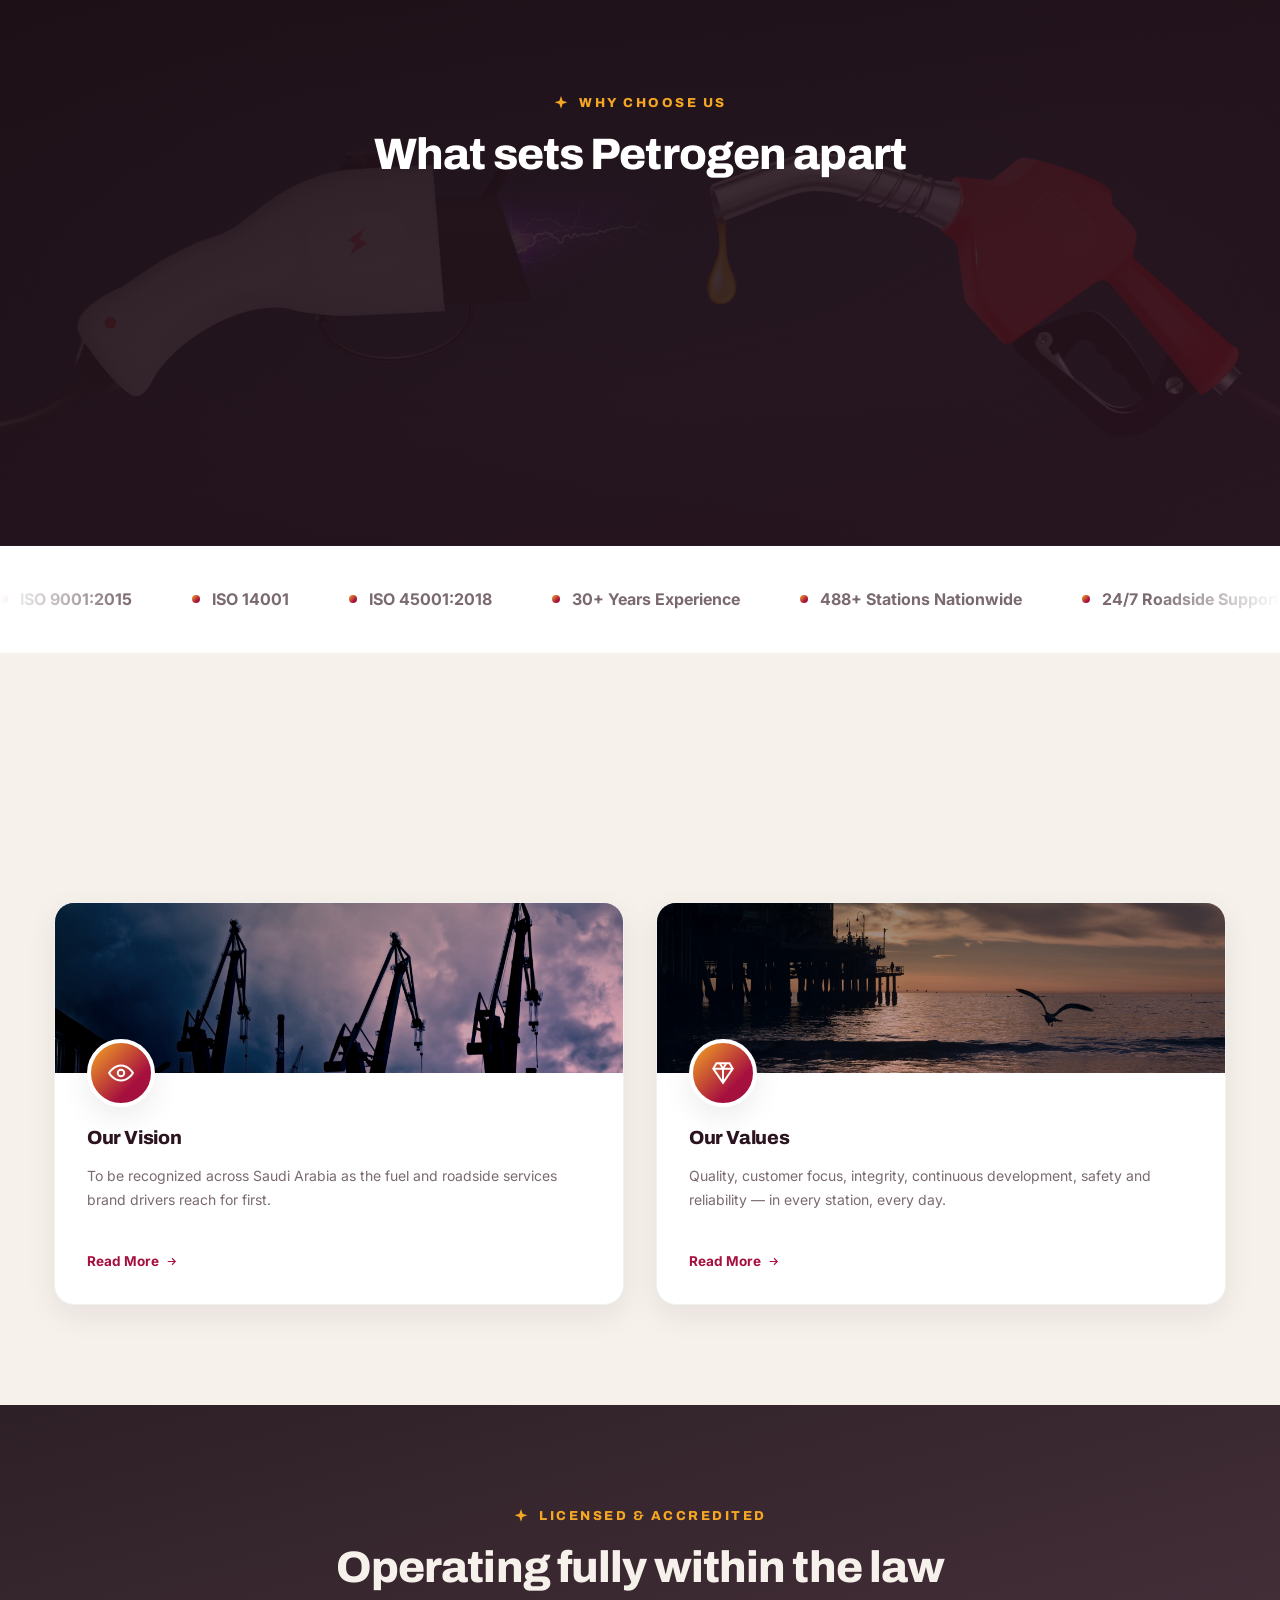
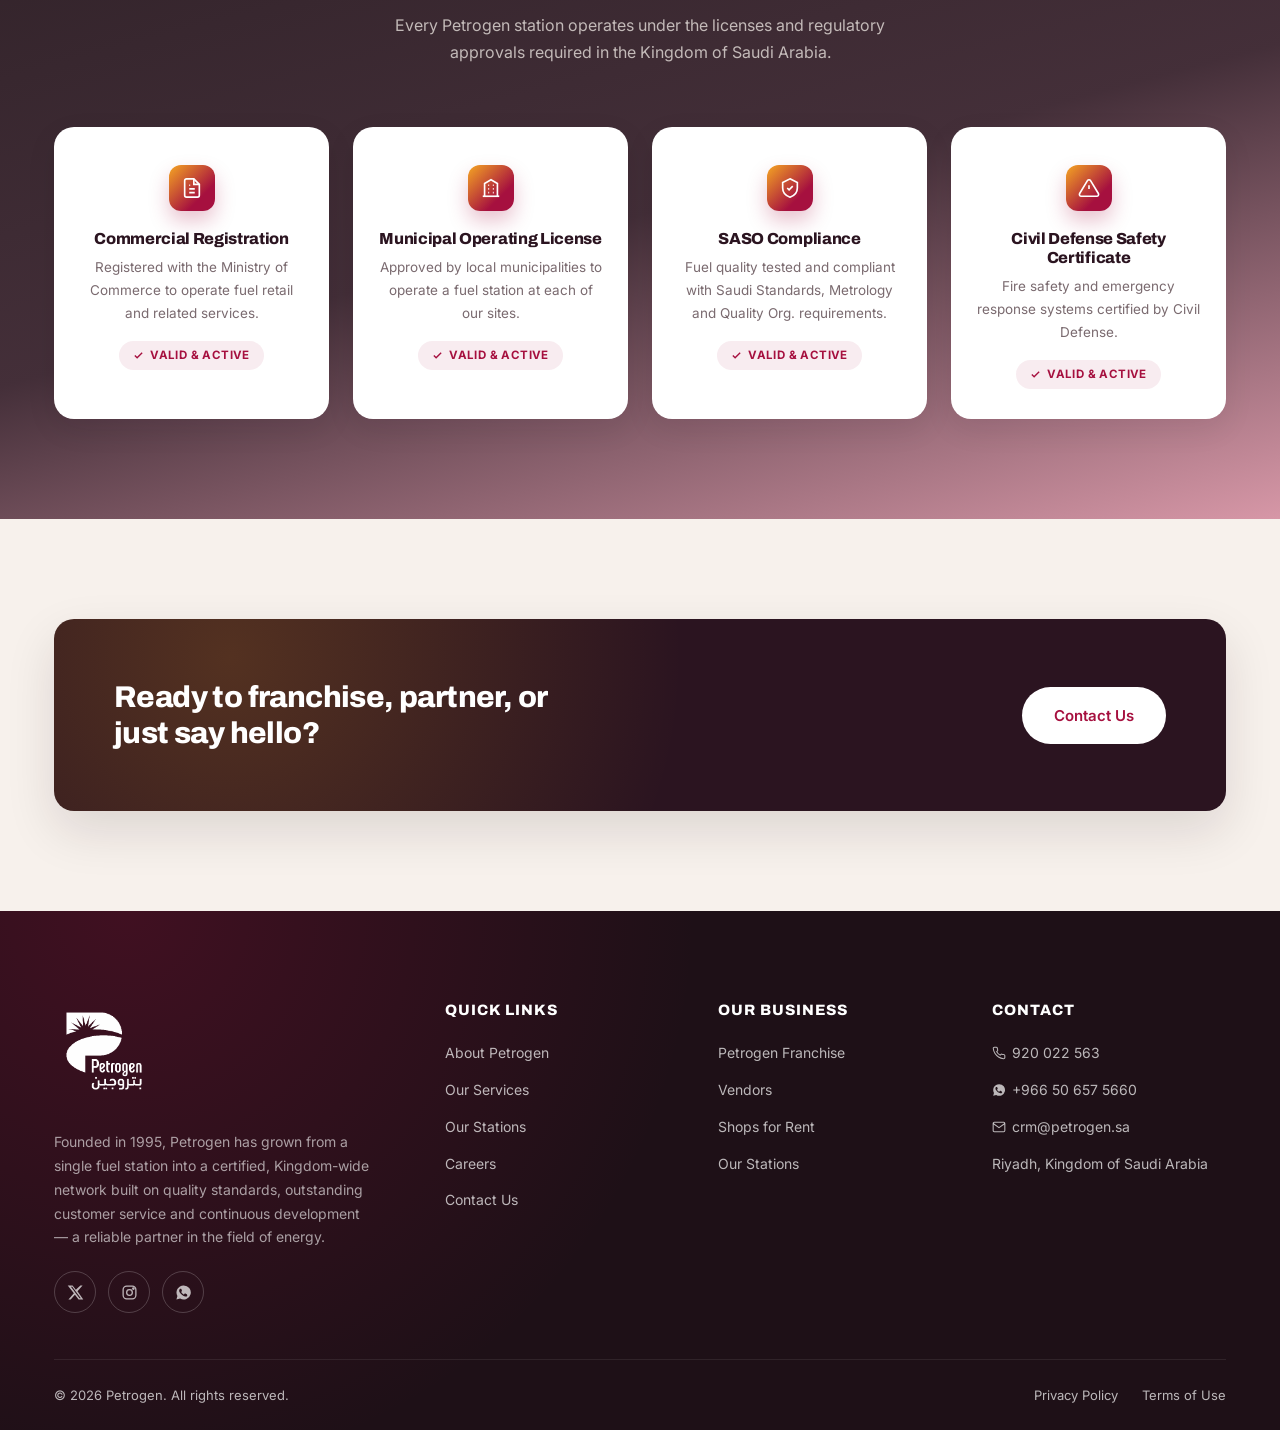
==== commit 521114fe: "Add files via upload" ====
--- a/about.html
+++ b/about.html
@@ -7,6 +7,7 @@
 <link rel="preconnect" href="https://fonts.googleapis.com">
 <link rel="preconnect" href="https://fonts.gstatic.com" crossorigin>
 <link href="https://fonts.googleapis.com/css2?family=Inter:wght@400;500;600&family=Archivo:wght@700;800;900&family=Manrope:wght@500;600;700;800&family=Tajawal:wght@400;500;700;800;900&display=swap" rel="stylesheet">
+<link rel="icon" type="image/png" href="images/petrogen_logo.png">
 <link rel="stylesheet" href="style.css">
 </head>
 <body>
--- a/style.css
+++ b/style.css
@@ -230,6 +230,9 @@
 }
 
 .top-bar-left a {
+  display: inline-flex;
+  align-items: center;
+  gap: 6px;
   margin-right: 22px;
   font-weight: 500;
   opacity: 0.85;
@@ -601,6 +604,15 @@
     linear-gradient(115deg, rgba(30, 16, 23, 0.92) 15%, rgba(166, 16, 63, 0.45) 60%, rgba(245, 166, 35, 0.15) 100%);
 }
 
+/* In Arabic the hero text sits on the right, so the dark shading
+   needs to sit under it too — mirror the gradient horizontally
+   instead of leaving the darkest area under the (now empty) left side. */
+html[dir="rtl"] .hero-overlay {
+  background:
+    radial-gradient(circle at 20% 15%, rgba(245, 166, 35, 0.28), transparent 45%),
+    linear-gradient(245deg, rgba(30, 16, 23, 0.92) 15%, rgba(166, 16, 63, 0.45) 60%, rgba(245, 166, 35, 0.15) 100%);
+}
+
 .hero-content {
   position: relative;
   z-index: 3;
@@ -1954,17 +1966,13 @@
 }
 
 /* Small inline icons used next to phone / email / WhatsApp text links */
+/* Icon sits inside a flex link/label now (.top-bar-left a,
+   .footer-grid a) — gap handles the spacing, so this stays
+   direction-agnostic and needs no separate RTL override. */
 .inline-icon {
   width: 14px;
   height: 14px;
   flex-shrink: 0;
-  vertical-align: -2px;
-  margin-right: 5px;
-}
-
-html[dir="rtl"] .inline-icon {
-  margin-right: 0;
-  margin-left: 5px;
 }
 
 /* ==========================================================
@@ -2427,7 +2435,9 @@
 
 .footer-grid a,
 .footer-grid span {
-  display: block;
+  display: flex;
+  align-items: center;
+  gap: 6px;
   margin-bottom: 13px;
   font-size: 14px;
   transition: color 0.3s ease, padding-left 0.3s ease;
@@ -2615,12 +2625,15 @@
 }
 
 /* Sakkal Majalla for all Arabic text. It's not a web font — no CDN
-   hosts it — so this relies on it being installed locally (it ships
-   with Windows/Office), with Arabic-capable fallbacks for visitors
-   who don't have it. Wildcard + !important so it wins over every
+   hosts it — so it only renders for visitors who have it installed
+   locally (it ships with Windows/Office). Tajawal (loaded from
+   Google Fonts, see the <link> in <head>) is the real, guaranteed
+   fallback for everyone else — Mac, Linux, mobile — so Arabic still
+   looks deliberately designed instead of dropping to a generic
+   system font. Wildcard + !important so it wins over every
    font-family rule in this file, without editing each one. */
 html[dir="rtl"] * {
-  font-family: 'Sakkal Majalla', 'Traditional Arabic', 'Simplified Arabic', Tahoma, sans-serif !important;
+  font-family: 'Sakkal Majalla', 'Tajawal', 'Traditional Arabic', 'Simplified Arabic', Tahoma, sans-serif !important;
 }
 
 html[dir="rtl"] .top-bar-left a {
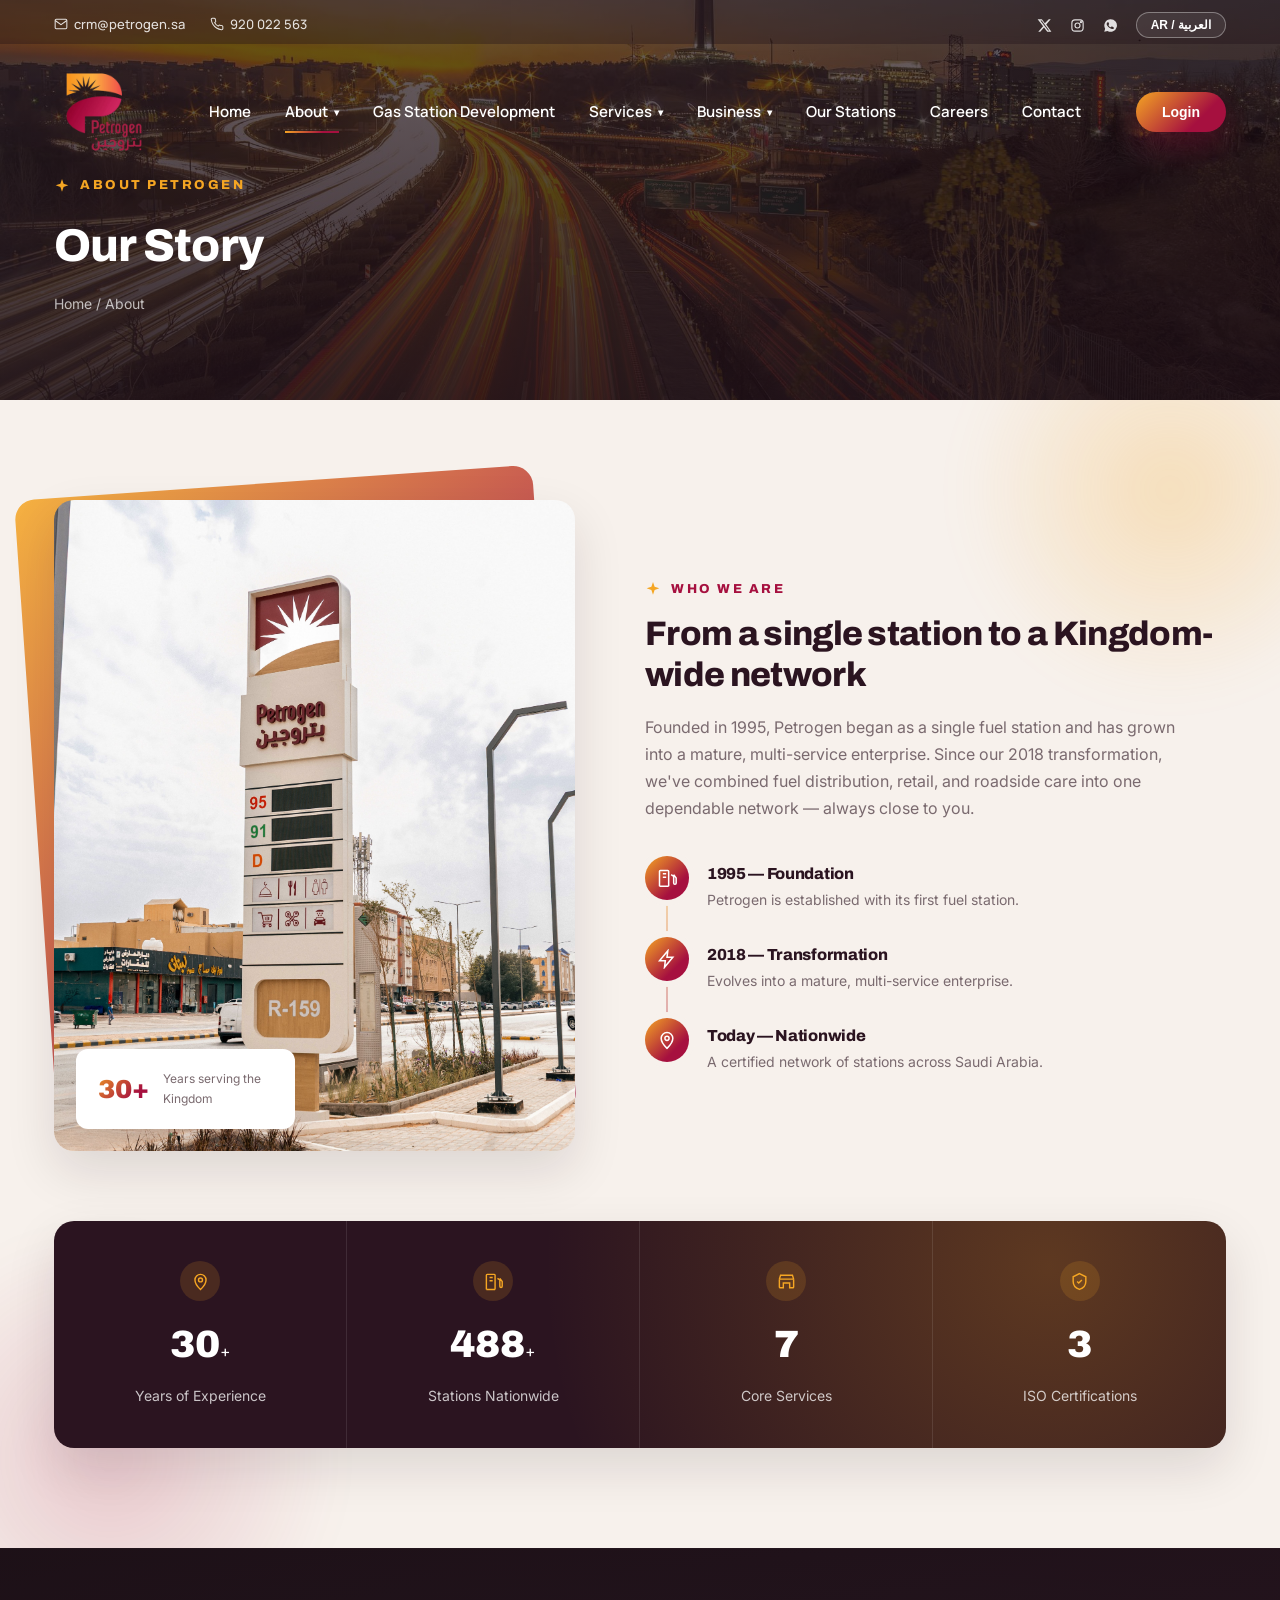
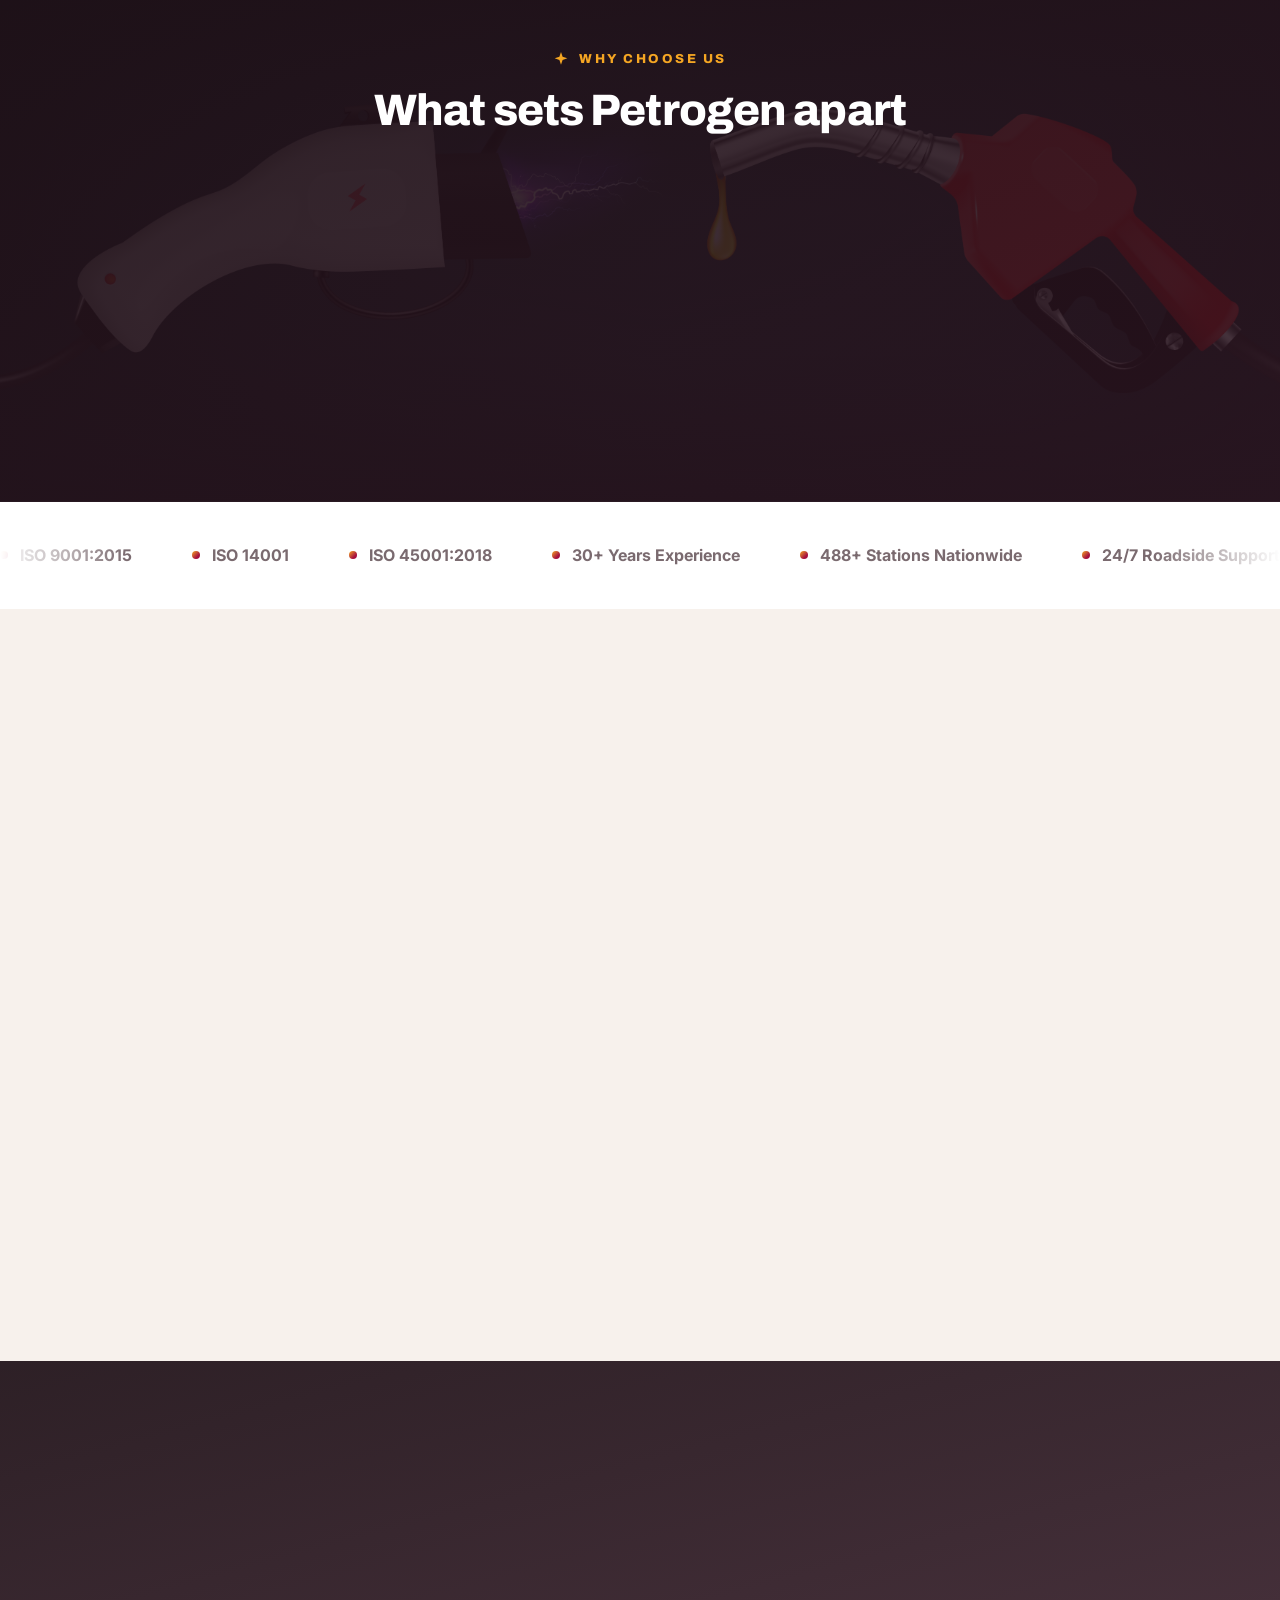
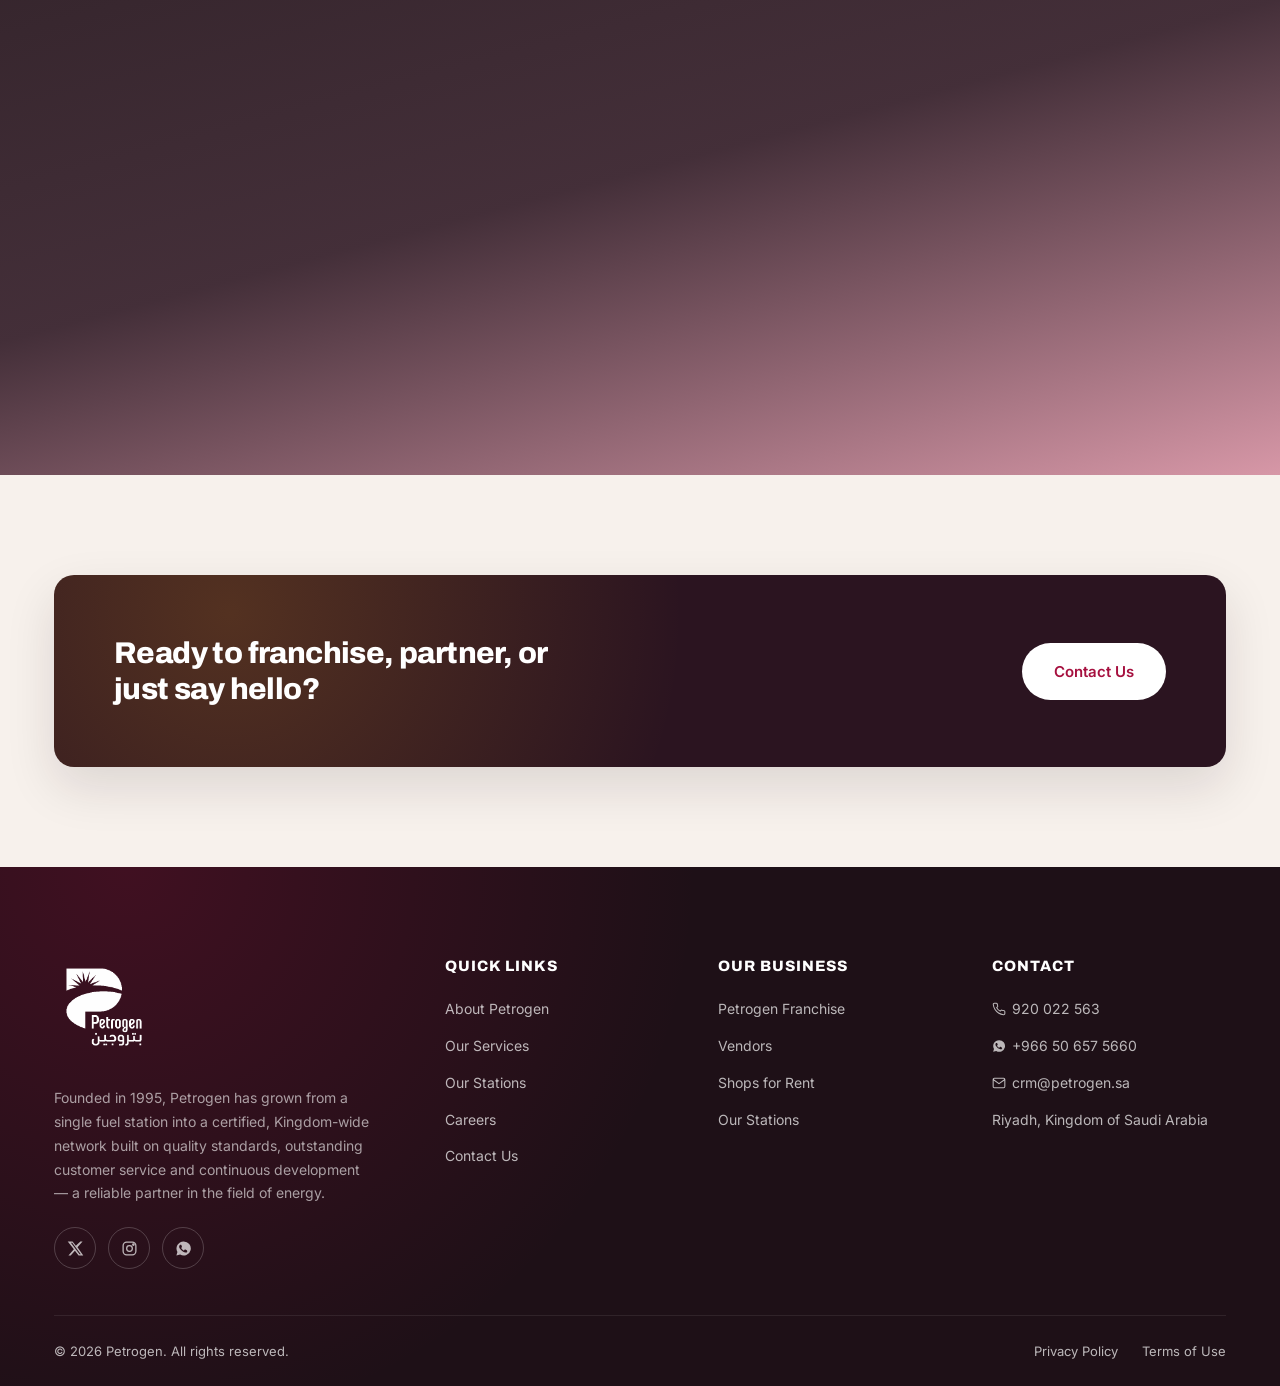
==== commit 9dd4b6ec: "Add files via upload" ====
--- a/about.html
+++ b/about.html
@@ -6,7 +6,7 @@
 <title>About Us | Petrogen</title>
 <link rel="preconnect" href="https://fonts.googleapis.com">
 <link rel="preconnect" href="https://fonts.gstatic.com" crossorigin>
-<link href="https://fonts.googleapis.com/css2?family=Inter:wght@400;500;600&family=Archivo:wght@700;800;900&family=Manrope:wght@500;600;700;800&family=Tajawal:wght@400;500;700;800;900&display=swap" rel="stylesheet">
+<link href="https://fonts.googleapis.com/css2?family=Inter:wght@400;500;600&family=Archivo:wght@300;400;500;700;800;900&family=Manrope:wght@500;600;700;800&family=Tajawal:wght@400;500;700;800;900&display=swap" rel="stylesheet">
 <link rel="icon" type="image/png" href="images/petrogen_logo.png">
 <link rel="stylesheet" href="style.css">
 </head>
--- a/style.css
+++ b/style.css
@@ -204,14 +204,17 @@
    TOP INFO BAR (visible only before scrolling)
    ========================================================== */
 .top-bar {
-  background: var(--dark);
+  background: rgba(30, 16, 23, 0.35);
   color: var(--white);
   font-family: 'Manrope', 'Inter', sans-serif;
   font-size: 13px;
   overflow: hidden;
   max-height: 44px;
   transition: max-height 0.4s var(--ease), opacity 0.3s ease;
-  position: relative;
+  position: fixed;
+  top: 0;
+  left: 0;
+  right: 0;
   z-index: 1001;
 }
 
@@ -618,6 +621,7 @@
   z-index: 3;
   max-width: 660px;
   color: var(--white);
+  padding-top: 90px;
 }
 
 .hero-content .eyebrow {
@@ -627,6 +631,8 @@
 
 .hero-content h1 {
   font-size: clamp(32px, 5.5vw, 58px);
+  font-weight: 400;
+  letter-spacing: -0.01em;
   margin-bottom: 22px;
 }
 
@@ -840,6 +846,7 @@
 .page-hero-content {
   position: relative;
   z-index: 2;
+  padding-top: 90px;
 }
 
 .page-hero h1 {
